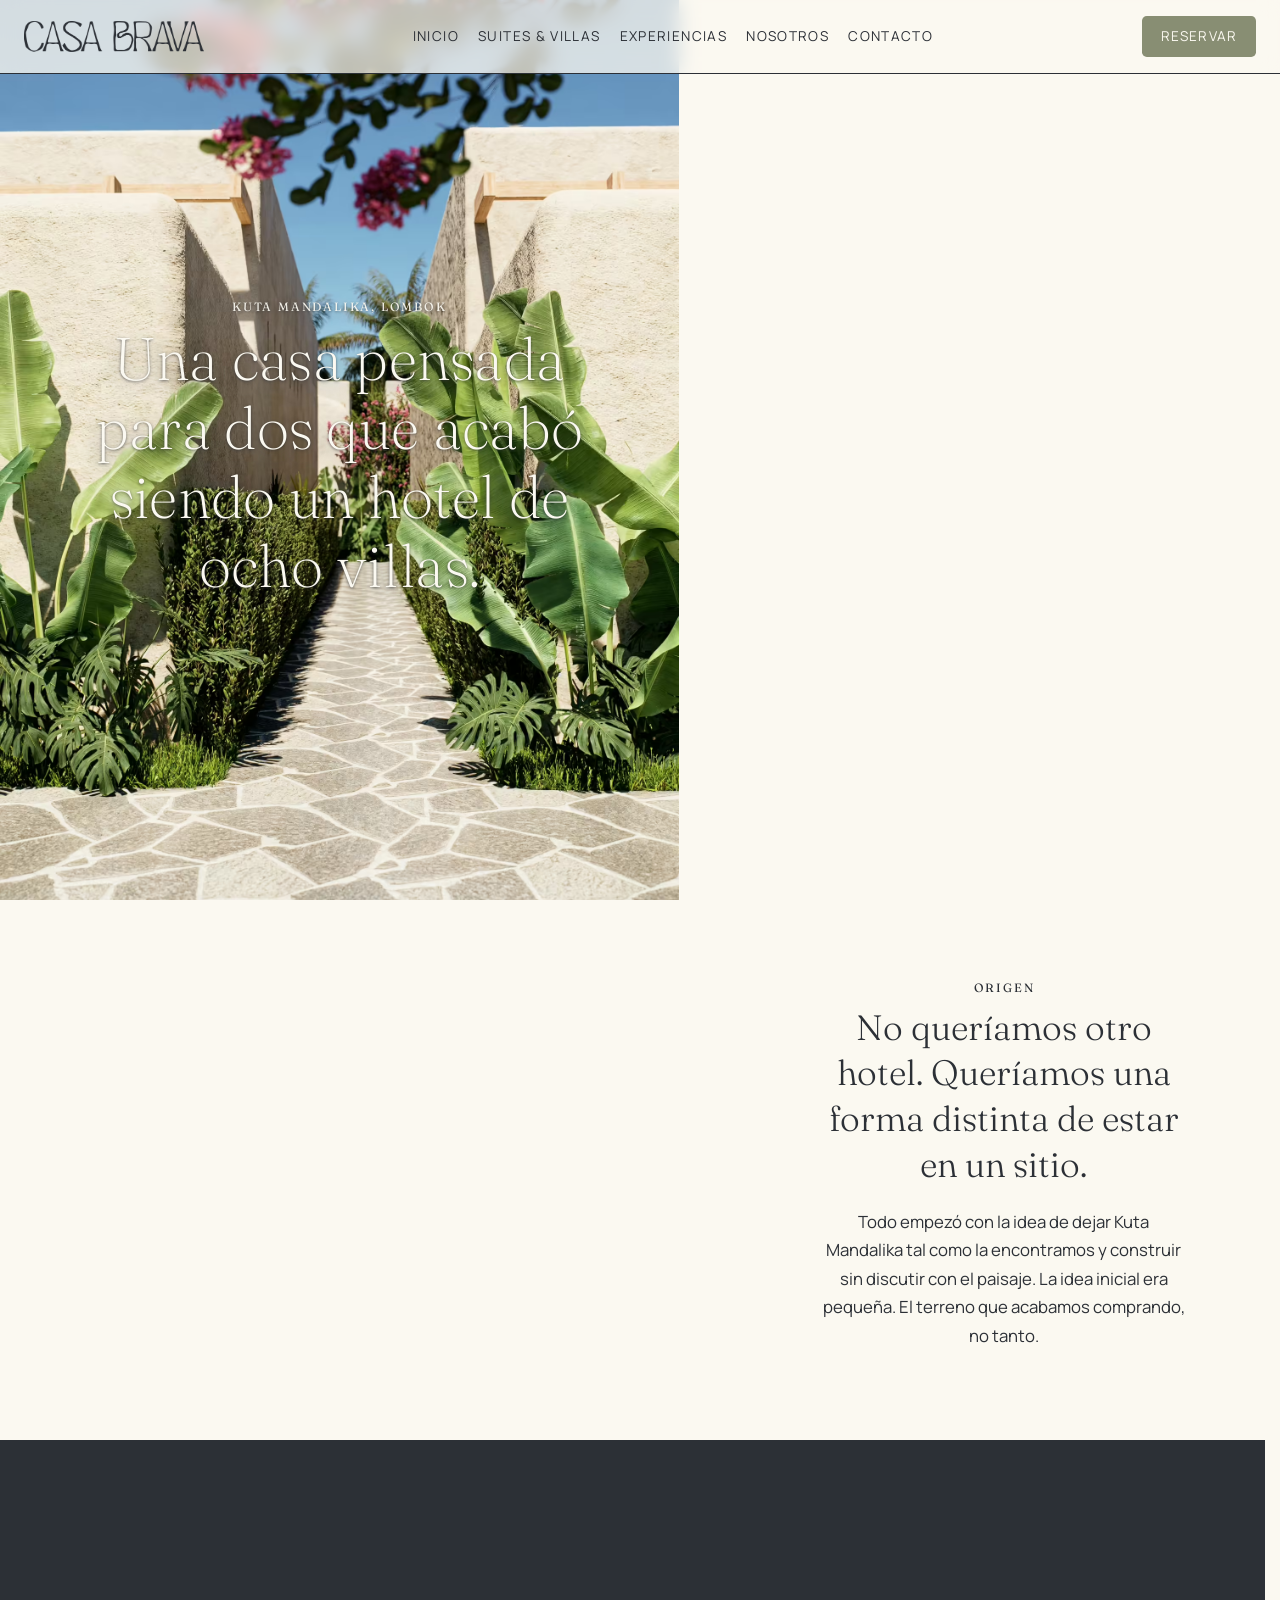
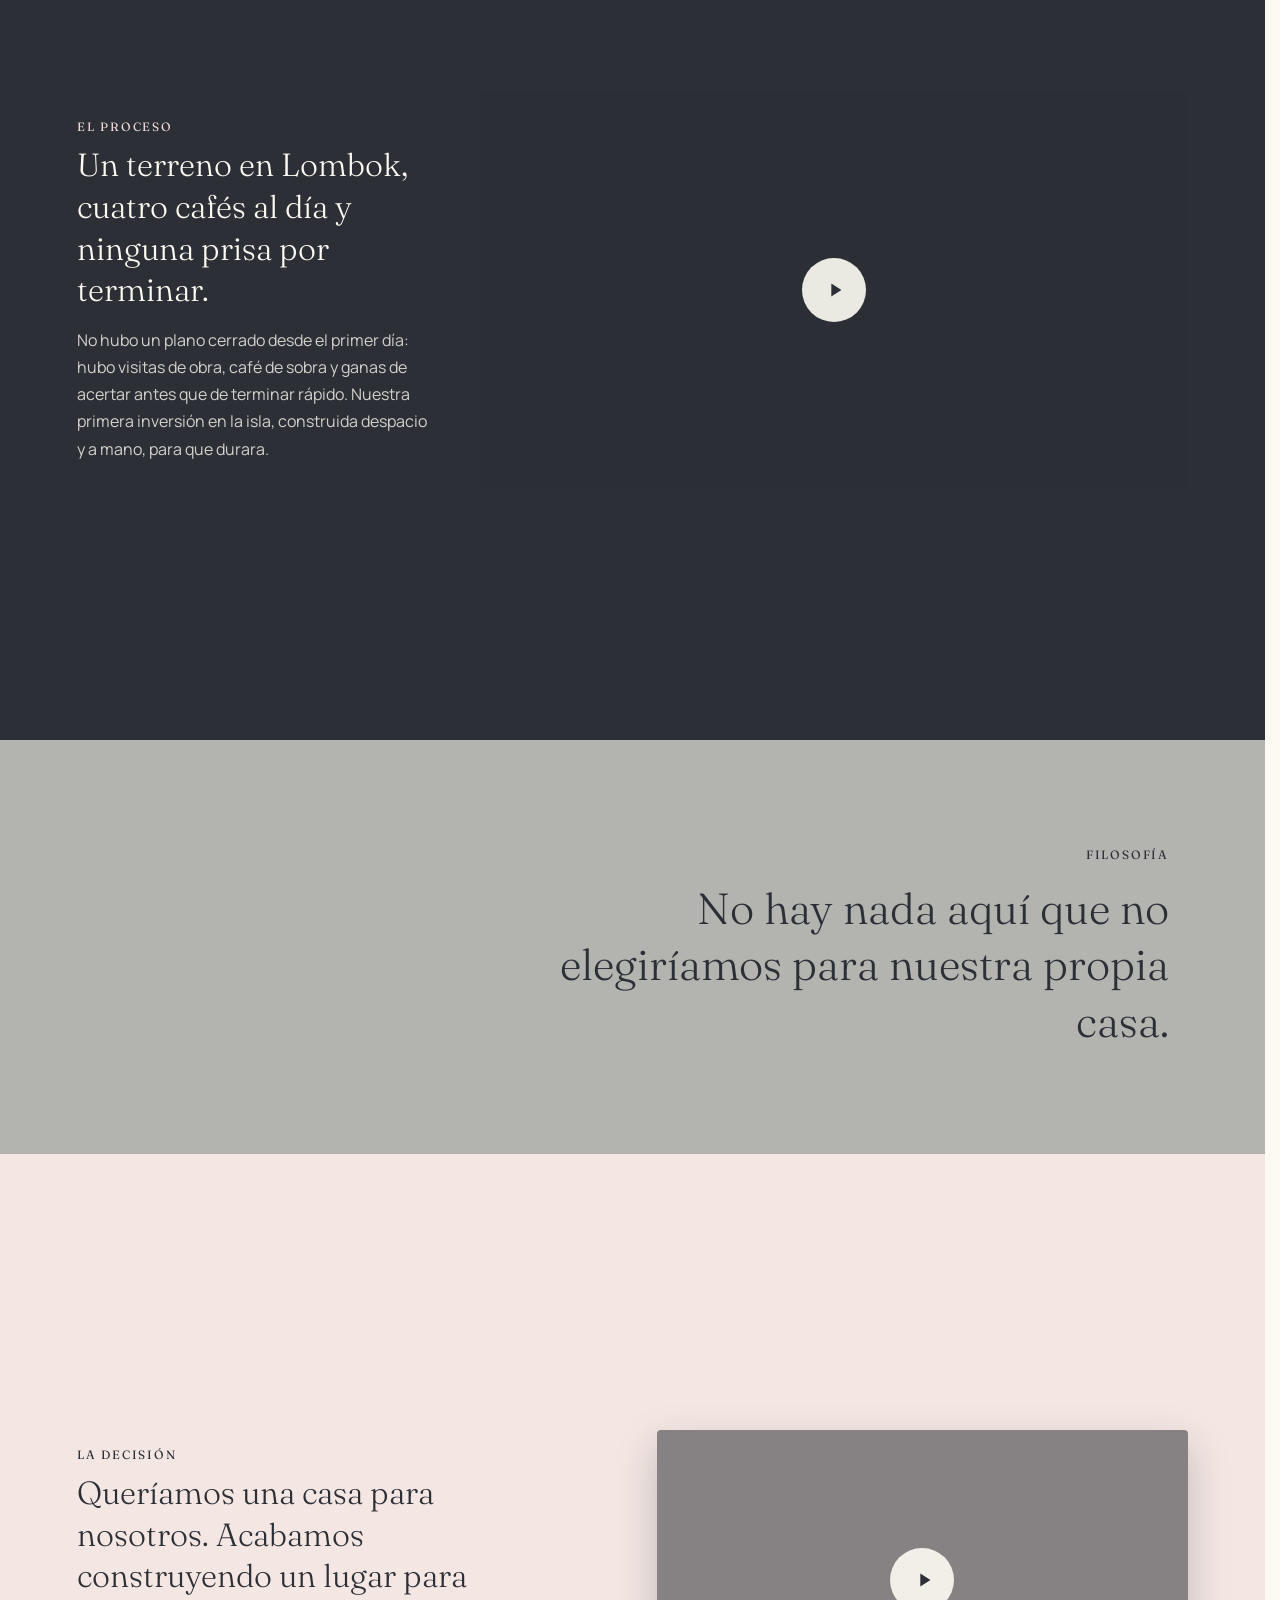
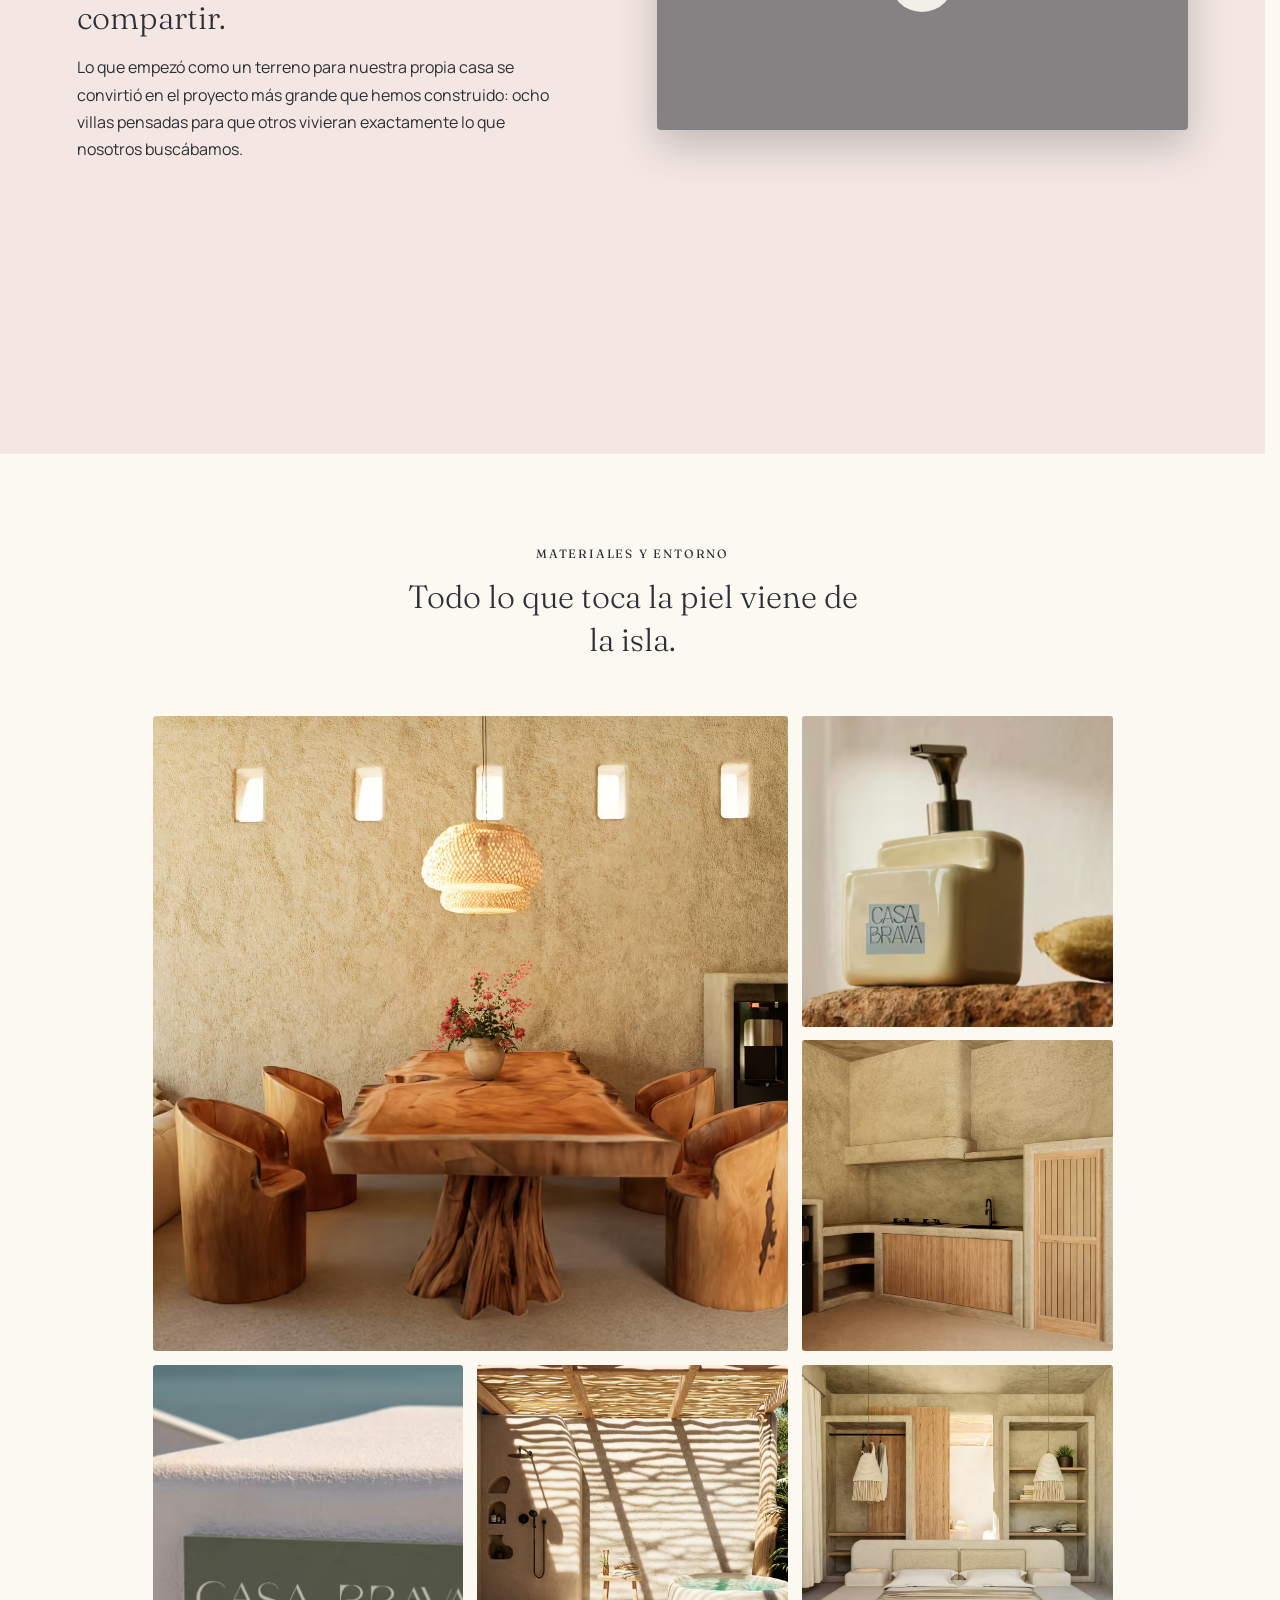
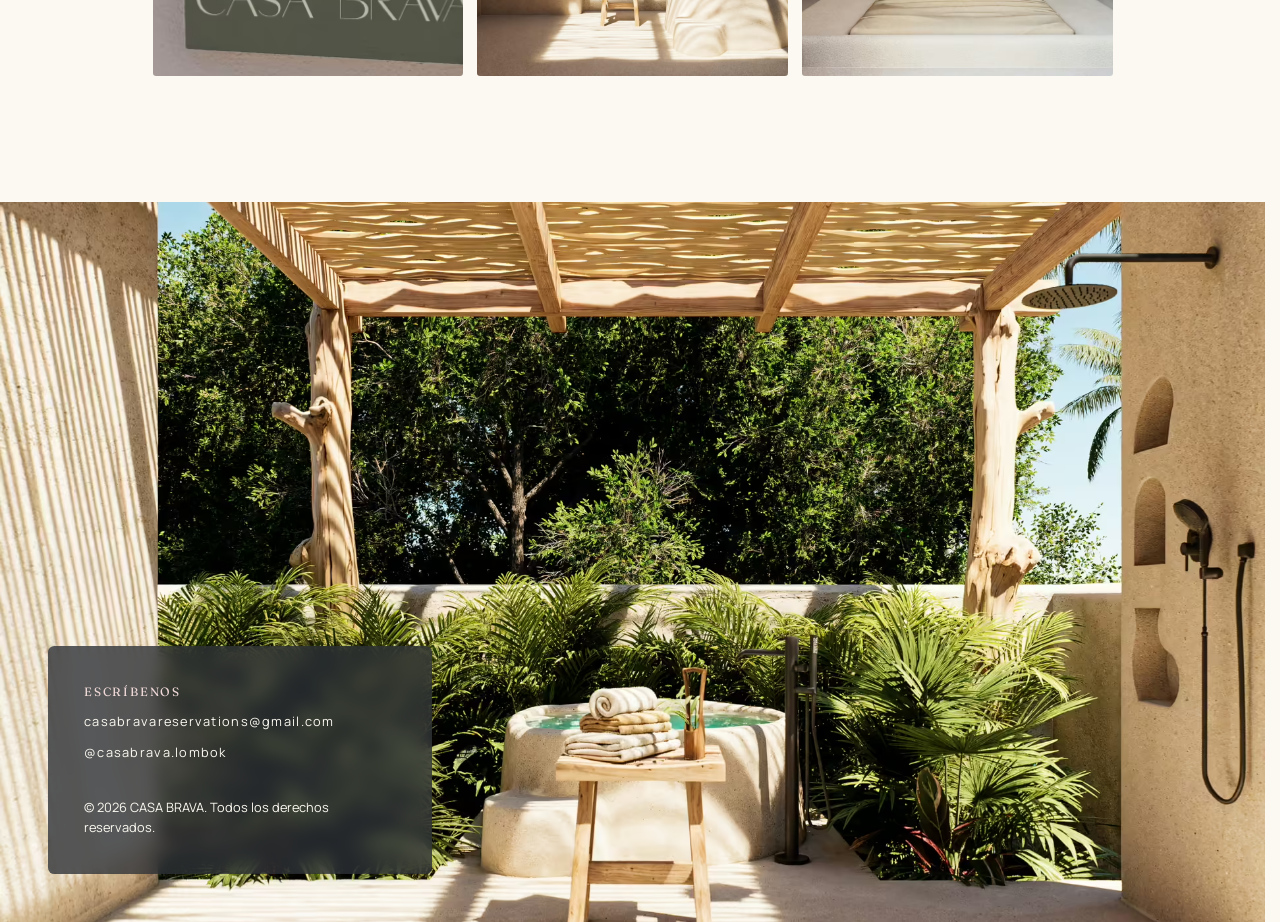
==== html/about.html @ 8124276b "Initial commit" ====
<!DOCTYPE html>
<html lang="es">
<head>
    <meta charset="UTF-8">
    <meta name="viewport" content="width=device-width, initial-scale=1.0">
    <meta name="description" content="La historia de Casa Brava: de una casa pensada para dos a un hotel boutique de ocho villas en Kuta Mandalika, Lombok. Arquitectura, materiales y el proceso real de construirlo.">
    <meta name="robots" content="index,follow">
    <title>About | Casa Brava Boutique Hotel</title>

    <link rel="icon" type="image/svg+xml" href="../assets/icons/ISOTYPE/ISOTYPE.svg">

    <link rel="canonical" href="https://hellobymarta.github.io/casa-brava/html/about.html">
    <meta property="og:type" content="website">
    <meta property="og:title" content="About | Casa Brava Boutique Hotel">
    <meta property="og:description" content="La historia de Casa Brava: de una casa pensada para dos a un hotel boutique de ocho villas en Kuta Mandalika, Lombok.">
    <meta property="og:image" content="https://hellobymarta.github.io/casa-brava/assets/images/shared/carousel/CASABRAVA10.jpg">
    <meta property="og:url" content="https://hellobymarta.github.io/casa-brava/html/about.html">

    <link rel="preconnect" href="https://fonts.googleapis.com">
    <link rel="preconnect" href="https://fonts.gstatic.com" crossorigin>
    <link href="https://fonts.googleapis.com/css2?family=Manrope:wght@200..800&family=Fraunces:opsz,wght@9..144,300..500&display=swap" rel="stylesheet">

    <link rel="stylesheet" href="../css/base.css">
    <link rel="stylesheet" href="../css/about.css">
    <script src="../js/main.js" defer></script>
    <script src="../js/about.js" defer></script>
</head>
<body>
    <!-- SVG Symbol reutilizable -->
    <svg class="u-hidden" aria-hidden="true">
        <symbol id="icon-hamburger" viewBox="0 0 24 24" fill="none" stroke="currentColor" stroke-width="1" stroke-linecap="round" stroke-linejoin="round">
            <path d="M13 8c0-2.76-2.46-5-5.5-5S2 5.24 2 8h2l1-1 1 1h4"/>
            <path d="M13 7.14A5.82 5.82 0 0 1 16.5 6c3.04 0 5.5 2.24 5.5 5h-3l-1-1-1 1h-3"/>
            <path d="M5.89 9.71c-2.15 2.15-2.3 5.47-.35 7.43l4.24-4.25.7-.7.71-.71 2.12-2.12c-1.95-1.96-5.27-1.8-7.42.35"/>
            <path d="M11 15.5c.5 2.5-.17 4.5-1 6.5h4c2-5.5-.5-12-1-14"/>
        </symbol>
        <symbol id="icon-play" viewBox="0 0 24 24" fill="currentColor">
            <path d="M8 5v14l11-7z"/>
        </symbol>
    </svg>

    <!-- Overlay menú móvil -->
    <div class="MenuOverlay" aria-hidden="true"></div>

    <header class="Header">
        <a href="../index.html" class="Header-logoLink" aria-label="Ir al inicio" title="Casa Brava - Inicio">
            <img src="../assets/icons/LOGO/LOGO-BLACK/LOGO-H1_BLACK.png" alt="Casa Brava Boutique Hotel logo" class="Header-logoImg" width="180" height="60">
        </a>

        <nav class="Header-nav" id="Main-menu" aria-label="Navegación principal">
            <ul class="Header-ul">
                <li class="Header-li"><a href="../index.html" class="Header-a" title="Inicio">Inicio</a></li>
                <li class="Header-li"><a href="villas-suites.html" class="Header-a" title="Suites y villas">Suites &amp; Villas</a></li>
                <li class="Header-li"><a href="experiences.html" class="Header-a" title="Experiencias">Experiencias</a></li>
                <li class="Header-li"><a href="about.html" class="Header-a" title="Sobre Casa Brava" aria-current="page">Nosotros</a></li>
                <li class="Header-li"><a href="contact.html" class="Header-a" title="Contacto">Contacto</a></li>
            </ul>
        </nav>

        <button class="Header-hamburger" aria-label="Abrir menú de navegación" aria-controls="Main-menu" aria-expanded="false" title="Menú">
            <svg class="Header-icon" width="24" height="24">
                <use href="#icon-hamburger"></use>
            </svg>
        </button>

        <div class="Header-booking">
            <a href="villas-suites.html" class="Button-book" title="Reservar">Reservar</a>
        </div>
    </header>

    <main class="Main">
        <!-- HERO + ORIGEN: composición partida en dos columnas (ver about.css).
             Ambas columnas usan el mismo alto de *-stickyWrap (220vh) para que
             queden centradas/fijas durante el mismo tramo de scroll sin depender
             de que el navegador infiera el alto de una columna a partir de la otra. -->
        <div class="HeroTransition">

            <div class="AboutHero-stickyWrap">
                <section class="AboutHero" aria-labelledby="about-title">
                    <picture>
                        <source srcset="../assets/images/shared/CASABRAVA10.avif" type="image/avif">
                        <source srcset="../assets/images/shared/CASABRAVA10.webp" type="image/webp">
                        <img src="../assets/images/shared/carousel/CASABRAVA10.jpg" alt="Pasillo de piedra entre villas de Casa Brava, con buganvilla y vegetación tropical" class="AboutHero-img" width="1600" height="2133" fetchpriority="high">
                    </picture>
                    <h1 class="u-srOnly" id="about-title">Sobre Casa Brava</h1>
                    <p class="AboutHero-line">
                        <span class="AboutHero-eyebrow">Kuta Mandalika, Lombok</span>
                        Una casa pensada para dos que acabó siendo un hotel de ocho villas.
                    </p>
                </section>
            </div>

            <!-- ORIGEN: columna de texto junto al Hero. .Origin-stickyWrap aporta
                 el recorrido de scroll extra necesario para que Origin (sticky)
                 quede centrado antes de que El proceso lo cubra al subir. -->
            <div class="Origin-stickyWrap">
                <section class="Origin">
                    <span class="Origin-eyebrow">Origen</span>
                    <h2 class="Origin-title">No queríamos otro hotel. Queríamos una forma distinta de estar en un sitio.</h2>
                    <p class="Origin-text">Todo empezó con la idea de dejar Kuta Mandalika tal como la encontramos y construir sin discutir con el paisaje. La idea inicial era pequeña. El terreno que acabamos comprando, no tanto.</p>
                </section>
            </div>
        </div>

        <!-- VÍDEO 1: único bloque de fondo oscuro de la página. El iframe de
             YouTube no se carga hasta pulsar reproducir (mejora de rendimiento). -->
        <section class="VideoFeature" aria-labelledby="video-title">
            <div class="VideoFeature-intro">
                <span class="VideoFeature-eyebrow">El proceso</span>
                <h2 class="VideoFeature-title" id="video-title">Un terreno en Lombok, cuatro cafés al día y ninguna prisa por terminar.</h2>
                <p class="VideoFeature-text">No hubo un plano cerrado desde el primer día: hubo visitas de obra, café de sobra y ganas de acertar antes que de terminar rápido. Nuestra primera inversión en la isla, construida despacio y a mano, para que durara.</p>
            </div>
            <div class="VideoFeature-media">
                <button type="button" class="VideoFeature-facade" data-video-id="oRRTdNwIDd0" data-video-title="Construimos nuestra primera casa en Indonesia — Felip Vives y Alba Perarnau" aria-label="Reproducir vídeo: Construimos nuestra primera casa en Indonesia">
                    <span class="VideoFeature-play">
                        <svg class="VideoFeature-icon" width="22" height="22" aria-hidden="true">
                            <use href="#icon-play"></use>
                        </svg>
                    </span>
                </button>
            </div>
        </section>

        <!-- FILOSOFÍA -->
        <section class="Philosophy">
            <span class="Philosophy-mark" aria-hidden="true">&ldquo;</span>
            <span class="Philosophy-eyebrow">Filosofía</span>
            <h2 class="Philosophy-quote">No hay nada aquí que no elegiríamos para nuestra propia casa.</h2>
        </section>

        <!-- VÍDEO 2: variante compacta del mismo componente (modificador --compact) -->
        <section class="VideoFeature VideoFeature--compact" aria-labelledby="video2-title">
            <div class="VideoFeature-intro">
                <span class="VideoFeature-eyebrow">La decisión</span>
                <h2 class="VideoFeature-title" id="video2-title">Queríamos una casa para nosotros. Acabamos construyendo un lugar para compartir.</h2>
                <p class="VideoFeature-text">Lo que empezó como un terreno para nuestra propia casa se convirtió en el proyecto más grande que hemos construido: ocho villas pensadas para que otros vivieran exactamente lo que nosotros buscábamos.</p>
            </div>
            <div class="VideoFeature-media">
                <button type="button" class="VideoFeature-facade" data-video-id="pZU3TxyxKEc" data-video-title="Nunca pensamos que acabaríamos montando ESTO en Indonesia — Felip Vives y Alba Perarnau" aria-label="Reproducir vídeo: Nunca pensamos que acabaríamos montando ESTO en Indonesia">
                    <span class="VideoFeature-play">
                        <svg class="VideoFeature-icon" width="22" height="22" aria-hidden="true">
                            <use href="#icon-play"></use>
                        </svg>
                    </span>
                </button>
            </div>
        </section>

        <!-- MATERIALES Y ENTORNO: mosaico de seis fotos con una pieza ancla en 2×2
             (.Craft-mosaicTile--anchor); el resto se acomoda con grid-auto-flow:
             dense (ver about.css y js/about.js). -->
        <section class="Craft" aria-label="Materiales y artesanía de Casa Brava">
            <span class="Craft-eyebrow">Materiales y entorno</span>
            <h2 class="Craft-title">Todo lo que toca la piel viene de la isla.</h2>
            <div class="Craft-mosaic">
                <figure class="Craft-mosaicTile Craft-mosaicTile--anchor">
                    <picture>
                        <source srcset="../assets/images/shared/CASABRAVA15.avif" type="image/avif">
                        <source srcset="../assets/images/shared/CASABRAVA15.webp" type="image/webp">
                        <img src="../assets/images/shared/carousel/CASABRAVA15.jpg" alt="Mesa de comedor de tronco de teca maciza con sillas talladas y lámpara de fibra tejida, en el salón de una villa Casa Brava" class="Craft-mosaicImg" loading="lazy" width="1699" height="1256">
                    </picture>
                </figure>
                <figure class="Craft-mosaicTile">
                    <picture>
                        <source srcset="../assets/images/about/CasaBrava-Soap.avif" type="image/avif">
                        <source srcset="../assets/images/about/CasaBrava-Soap.webp" type="image/webp">
                        <img src="../assets/images/about/CasaBrava-Soap.jpg" alt="Dispensador de jabón de cerámica Casa Brava sobre piedra volcánica, junto a una esponja natural" class="Craft-mosaicImg Craft-mosaicImg--soap" loading="lazy" width="999" height="1120">
                    </picture>
                </figure>
                <figure class="Craft-mosaicTile">
                    <picture>
                        <source srcset="../assets/images/shared/CASABRAVA12.avif" type="image/avif">
                        <source srcset="../assets/images/shared/CASABRAVA12.webp" type="image/webp">
                        <img src="../assets/images/shared/carousel/CASABRAVA12.jpg" alt="Cocina abierta con encimera de piedra, mueble de madera maciza y campana de obra en una villa Casa Brava" class="Craft-mosaicImg" loading="lazy" width="1300" height="975">
                    </picture>
                </figure>
                <figure class="Craft-mosaicTile">
                    <picture>
                        <source srcset="../assets/images/shared/CasaBrava-BrandSignage.avif" type="image/avif">
                        <source srcset="../assets/images/shared/CasaBrava-BrandSignage.webp" type="image/webp">
                        <img src="../assets/images/shared/CasaBrava-BrandSignage.jpg" alt="Cartel &quot;Casa Brava&quot; tallado en madera sobre una pared encalada" class="Craft-mosaicImg" loading="lazy" width="1200" height="623">
                    </picture>
                </figure>
                <figure class="Craft-mosaicTile">
                    <picture>
                        <source srcset="../assets/images/shared/CASABRAVA20.avif" type="image/avif">
                        <source srcset="../assets/images/shared/CASABRAVA20.webp" type="image/webp">
                        <img src="../assets/images/shared/carousel/CASABRAVA20.jpg" alt="Rincón de amenities junto al plato de ducha exterior de piedra, entre palmeras y luz filtrada por una pérgola de bambú" class="Craft-mosaicImg" loading="lazy" width="1300" height="975">
                    </picture>
                </figure>
                <figure class="Craft-mosaicTile">
                    <picture>
                        <source srcset="../assets/images/shared/CASABRAVA19.avif" type="image/avif">
                        <source srcset="../assets/images/shared/CASABRAVA19.webp" type="image/webp">
                        <img src="../assets/images/shared/carousel/CASABRAVA19.jpg" alt="Vestidor abierto en madera maciza con toallas dobladas y una bata colgada" class="Craft-mosaicImg" loading="lazy" width="1300" height="975">
                    </picture>
                </figure>
            </div>
        </section>
    </main>

    <!-- FOOTER: variante Footer--corner (solo en esta página). La foto de fondo es
         clara en toda su superficie, así que el bloque de contacto se posiciona en
         una esquina con panel propio en vez de depender del degradado compartido
         de base.css. <source> con media query solo para escritorio: en ese ancho,
         la imagen vertical (CASABRAVA24) recortaría demasiado con object-fit:cover,
         así que se sirve la variante horizontal (CASABRAVA25, mismo encuadre/atrezzo)
         únicamente a partir de 900px; móvil y tablet siguen usando la imagen original. -->
    <footer class="Footer Footer--corner">
        <picture>
            <source media="(min-width: 900px)" srcset="../assets/images/shared/CASABRAVA25.avif" type="image/avif">
            <source media="(min-width: 900px)" srcset="../assets/images/shared/CASABRAVA25.webp" type="image/webp">
            <source srcset="../assets/images/shared/CASABRAVA24.avif" type="image/avif">
            <source srcset="../assets/images/shared/CASABRAVA24.webp" type="image/webp">
            <img src="../assets/images/shared/carousel/CASABRAVA24.jpg" alt="Taburete de madera con toallas de lino dobladas junto a una bañera exterior, bajo una pérgola con luz de tarde entrando en rayas" class="Footer-img Footer-img--towel" width="1600" height="2133" loading="lazy">
        </picture>
        <div class="Footer-wrapper">
            <div class="Footer-primary">
                <span class="Footer-eyebrow">Escríbenos</span>
                <ul class="Footer-ul">
                    <li><a href="mailto:casabravareservations@gmail.com" class="Footer-link">casabravareservations@gmail.com</a></li>
                    <li><a href="https://www.instagram.com/casabrava.lombok/" class="Footer-link" target="_blank" rel="noopener noreferrer">@casabrava.lombok</a></li>
                </ul>
            </div>
            <div class="Footer-secondary">
                <p class="Footer-copy">&copy; 2026 CASA BRAVA. Todos los derechos reservados.</p>
            </div>
        </div>
    </footer>
</body>
</html>
---- css/base.css ----
/* ========================================================
   Proyecto Casa Brava
   Este archivo ha sido desarrollado por la autora
   (Marta Alarcón Rodríguez).
   Se ha utilizado Inteligencia Artificial (ChatGPT y Claude)
   como apoyo para:
   - organización del CSS
   - optimización del código
   - revisión responsive
   - mejoras de accesibilidad
   - propuestas de refactorización
   Todas las decisiones finales y modificaciones fueron
   revisadas e implementadas manualmente. Ver detalle completo
   en la Memoria del proyecto, apartado "Uso de Inteligencia
   Artificial".
======================================================== */

/* ==========================================================
   BASE
   Tokens compartidos, reset, utilidades y componentes comunes
   (Header, Footer, botón de reserva, menú móvil).
   Se carga en TODAS las páginas, antes del CSS específico.
========================================================== */

:root {
  /* Paleta cromática oficial (Brand Guideline Casa Brava, sección 02) */
  --color-text: #2c3036; /* Marino oscuro — texto principal */
  --color-bg: #fbf9f1; /* Blanco roto — fondo */
  --color-lg: #efd9d8; /* Rosa — fondo secundario (marquee) */
  --color-brand: #888e73; /* Verde — color de marca, CTAs primarios */
  --color-accent: #2c3036; /* Acento oscuro (mismo marino): hover, enlaces, detalles */

  /* Sunmora (tipografía de marca) requiere licencia webfont de pago:
     https://www.myfonts.com/es/collections/the-sunmora-font-ardyanatypes
     Mientras no se compre esa licencia, usamos Fraunces (Google Fonts,
     gratuita) como sustituta visual: serif con contraste de trazo y
     carácter orgánico, en la misma familia de sensación que Sunmora.
     Spectral se reserva como variante puntual solo para la Marquee de
     Home (.Marquee-span, ver home.css); el resto del sitio usa Fraunces. */
  --font-title: "Fraunces", serif;
  --font-main: "Manrope", sans-serif;

  /* Escala de duraciones: token por cada valor usado en transition/animation
     de todo el proyecto. Al tokenizar TODAS las duraciones (nunca un valor
     suelto en la regla), prefers-reduced-motion puede anularlas todas a la
     vez reasignando estas variables en :root, sin necesidad de !important
     ni de aumentar la especificidad de ningún selector (ver más abajo). */
  --duration-200: 0.2s;
  --duration-300: 0.3s;
  --duration-350: 0.35s;
  --duration-380: 0.38s;
  --duration-400: 0.4s;
  --duration-450: 0.45s;
  --duration-500: 0.5s;
  --duration-600: 0.6s;
  --duration-2800: 2.8s;
  --duration-6000: 6s;
  --duration-16000: 16s;
  --duration-20000: 20s;
  --duration-36000: 36s;

  /* Escala de capas, de menor a mayor: el overlay que oscurece el fondo
     mientras el menú móvil está abierto vive DEBAJO del Header (el propio
     .Header ya crea su contexto de apilamiento al llevar z-index, así que
     todo lo que hay dentro —incluido .Header-nav— queda atrapado en ese
     contexto y nunca puede "escapar" para ganarle a un elemento fuera de
     él solo subiendo su propio z-index). --z-modal queda por encima de
     todo: el lightbox de Preview (Home) debe cubrir incluso el Header. */
  --z-menuOverlay: 10;
  --z-header: 20;
  --z-modal: 30;
}

/* ==========================================================
   RESET
========================================================== */
*, *::before, *::after {
  margin: 0;
  padding: 0;
  box-sizing: border-box;
}

html {
  scroll-behavior: smooth;
  /* Reserva el hueco de la scrollbar aunque no haya scrollbar visible: sin
     esto, bloquear el scroll (position:fixed en body.no-scroll) hace
     desaparecer la barra y el contenido se ensancha ~15-17px, provocando un
     salto horizontal al abrir/cerrar el Lightbox o el menú móvil. */
  scrollbar-gutter: stable;
}

body {
  font-family: var(--font-main);
  background-color: var(--color-bg);
  color: var(--color-text);
  line-height: 1.6;
  overflow-x: hidden;
  -webkit-font-smoothing: antialiased;
}

img, iframe, picture {
  max-width: 100%;
  display: block;
}

a {
  color: inherit;
  text-decoration: none;
}

ul {
  list-style: none;
}

button {
  font-family: inherit;
  background: none;
  border: none;
  cursor: pointer;
}

/* ==========================================================
   UTILIDADES
========================================================== */

/* Oculta visualmente pero mantiene el contenido accesible para lectores de pantalla */
.u-srOnly {
  position: absolute;
  width: 1px;
  height: 1px;
  padding: 0;
  margin: -1px;
  overflow: hidden;
  clip: rect(0, 0, 0, 0);
  white-space: nowrap;
  border: 0;
}

/* Oculta por completo (usada en el sprite de símbolos SVG de cada página) */
.u-hidden {
  display: none;
}

/* Bloquea el scroll del body cuando el menú móvil está abierto */
body.no-scroll {
  overflow: hidden;
  position: fixed;
  width: 100%;
}

/* Foco visible accesible en toda la web (WCAG 2.2 AA, 2.4.11) */
a:focus-visible,
button:focus-visible {
  outline: 2px solid var(--color-accent);
  outline-offset: 2px;
}

/* ==========================================================
   HEADER (compartido en todas las páginas)
========================================================== */
.Header {
  position: fixed;
  top: 0;
  left: 0;
  width: 100%;
  z-index: var(--z-header);

  display: flex;
  justify-content: space-between;
  align-items: center;

  padding: 1rem 1.5rem;

  background: rgba(251, 249, 241, 0.75);
  backdrop-filter: blur(10px);
  -webkit-backdrop-filter: blur(10px);
  border-bottom: .9px solid var(--color-accent);
}

.Header-logoLink {
  width: 11.25rem;
  display: block;
}

.Header-logoImg {
  width: 100%;
  height: auto;
}

.Header-nav,
.Header-ul {
  display: flex;
  align-items: center;
  gap: 1.2rem;
}

.Header-li {
  display: flex;
  align-items: center;
}

.Header-a {
  font-size: 0.85rem;
  letter-spacing: 0.1em;
  text-transform: uppercase;
  position: relative;
  padding: 0.4rem 0;
  transition: color var(--duration-300) ease;
}

.Header-a:hover,
.Header-a:focus-visible {
  color: var(--color-accent);
}

.Header-a::after {
  content: "";
  position: absolute;
  left: 0;
  bottom: -0.125rem;
  width: 0;
  height: 1px;
  background: var(--color-accent);
  transition: width var(--duration-380) cubic-bezier(0.25, 1, 0.5, 1);
}

.Header-a:hover::after {
  width: 100%;
}

.Header-hamburger {
  display: none; /* visible solo en breakpoint móvil, ver media query abajo */
  align-items: center;
  justify-content: center;
  /* Padding alrededor del icono para alcanzar el área táctil mínima de 44x44px (WCAG 2.2, 2.5.8) */
  padding: 0.625rem;
  z-index: 11;
}

.Header-icon {
  width: 1.5rem;
  height: 1.5rem;
  color: var(--color-accent);
}

/* Botón de reserva (mismo componente, un único nombre de clase en todo el sitio) */
.Button-book {
  display: inline-block;
  background-color: var(--color-brand);
  color: var(--color-bg);

  padding: 0.6rem 1.2rem;
  font-size: 0.85em;
  text-transform: uppercase;
  letter-spacing: 0.08em;
  border-radius: 0.3rem;
  transition: background-color var(--duration-300) ease, transform var(--duration-300) ease;
}

.Button-book:hover,
.Button-book:focus-visible {
  background-color: var(--color-accent);
  transform: translateY(-1px);
}

/* ==========================================================
   MENÚ MÓVIL (overlay + panel deslizante)
   .Header crea su propio contexto de apilamiento (tiene z-index), así que
   .Header-nav queda atrapado dentro de él: su z-index solo compite contra
   sus hermanos locales (.Header-hamburger), nunca directamente contra
   .MenuOverlay, que vive fuera de .Header. Por eso --z-header debe ser
   mayor que --z-menuOverlay: así todo el bloque .Header —panel incluido—
   gana siempre al overlay sin depender del z-index interno de .Header-nav.
========================================================== */
.MenuOverlay {
  position: fixed;
  inset: 0;
  background: rgba(44, 48, 54, 0.6);
  backdrop-filter: blur(6px);

  opacity: 0;
  pointer-events: none;

  transition: opacity var(--duration-300) ease;
  z-index: var(--z-menuOverlay);
}

.MenuOverlay.is-active {
  opacity: 1;
  pointer-events: auto;
}

@media (max-width: 992px) {
  /* Logo, padding y botón de reserva más compactos: con los tres
     elementos (logo + hamburguesa + Reservar) en una sola fila,
     los valores de escritorio no caben en un viewport móvil y el
     header queda apretado. */
  .Header {
    padding: 0.75rem 1.25rem;
    gap: 0.75rem;
  }

  .Header-logoLink {
    width: 8.5rem;
    flex-shrink: 0;
  }

  .Header-hamburger {
    display: flex;
  }

  .Header-nav {
    position: fixed;
    top: 0;
    right: 0;

    width: 80%;
    height: 100vh;

    transform: translateX(100%);
    transition: transform var(--duration-400) ease;

    background: var(--color-bg);
    flex-direction: column;
    justify-content: center;
    padding: 2rem;
    /* Local: solo necesita superar a .Header-hamburger (11) dentro del
       contexto de apilamiento de .Header, no al overlay global. */
    z-index: 12;
  }

  .Header-nav.is-open {
    transform: translateX(0);
  }

  .Header-ul {
    flex-direction: column;
  }

  .Button-book {
    padding: 0.5rem 0.8rem;
    font-size: 0.75rem;
  }
}

@media (max-width: 400px) {
  /* Móviles pequeños (iPhone SE y similares): un último ajuste para
     que logo + hamburguesa + Reservar sigan sin tocarse. */
  .Header {
    padding: 0.65rem 1rem;
  }

  .Header-logoLink {
    width: 7rem;
  }

  .Header-hamburger {
    padding: 0.5rem;
  }

  .Button-book {
    padding: 0.45rem 0.7rem;
    font-size: 0.7rem;
  }
}

/* ==========================================================
   FOOTER (compartido en todas las páginas)
========================================================== */
.Footer {
  position: relative;
  min-height: 65vh;

  display: flex;
  flex-direction: column;
  align-items: center;
  justify-content: center;

  overflow: hidden;
}

.Footer-img {
  position: absolute;
  inset: 0;
  width: 100%;
  height: 100%;
  object-fit: cover;
}

/* Cada página cierra con una fotografía real y propia (ver comentario en
   cada HTML): el degradado garantiza contraste WCAG AA para el texto claro
   sobre cualquier foto, sin depender de que la imagen sea oscura de por sí. */
.Footer::before {
  content: "";
  position: absolute;
  inset: 0;
  /* Stops subidos de 0.2/0.6 a 0.35/0.72: el contenido del Footer va
     centrado verticalmente (.Footer-wrapper, justify-content:center), no
     anclado abajo, así que el copyright puede caer sobre la franja media
     de la foto — la zona menos oscurecida del degradado anterior. Con
     fotos cálidas/claras ese punto bajaba de 4.5:1. El degradado más denso
     mantiene el contraste mínimo AA en cualquier punto vertical del
     Footer, en las 5 páginas que comparten este componente. */
  background: linear-gradient(rgba(44, 48, 54, 0.35), rgba(44, 48, 54, 0.72));
}

.Footer-wrapper {
  position: relative;
  z-index: 2;
  text-align: center;
  color: var(--color-bg);

  display: flex;
  flex-direction: column;
  gap: 6rem;
}

.Footer-link {
  font-size: .8rem;
  letter-spacing: .1em;
}

.Footer-copy {
  font-size: .8rem;
}

/* ==========================================================
   PREFERENCIAS DE ACCESIBILIDAD DEL SISTEMA
   Sin !important: cada transition/animation del proyecto usa un
   token var(--duration-*) (nunca un valor suelto), así que basta
   con reasignar esos tokens en :root para anular el movimiento en
   cascada. scroll-behavior se resuelve igual: misma especificidad
   que el reset (html, 0-0-1) pero declarada después, por lo que
   gana por orden de cascada sin necesidad de forzar nada.
========================================================== */
@media (prefers-reduced-motion: reduce) {
  :root {
    --duration-200: 0.001ms;
    --duration-300: 0.001ms;
    --duration-350: 0.001ms;
    --duration-380: 0.001ms;
    --duration-400: 0.001ms;
    --duration-450: 0.001ms;
    --duration-500: 0.001ms;
    --duration-600: 0.001ms;
    --duration-2800: 0.001ms;
    --duration-6000: 0.001ms;
    --duration-16000: 0.001ms;
    --duration-20000: 0.001ms;
    --duration-36000: 0.001ms;
  }

  html {
    scroll-behavior: auto;
  }
}
---- css/about.css ----
/* ==========================================================
   ABOUT — Estilos específicos de html/about.html
   Tokens, reset, Header, Footer y menú móvil viven en base.css.
========================================================== */

:root {
  /* Paleta secundaria de About: piedra, arena, verde muy diluido y un
     cuarto tono cálido (blush), derivados al 100% de los 4 colores
     oficiales del Brand Book vía color-mix() — cero hex nuevo. Home usa
     los 4 tonos saturados tal cual; About los diluye para tener una
     atmósfera propia sin salirse de la paleta aprobada. */
  --about-stone: color-mix(in srgb, var(--color-text) 35%, var(--color-bg) 65%);
  --about-blush: color-mix(in srgb, var(--color-lg) 55%, var(--color-bg) 45%);
}

/* Etiqueta pequeña compartida por todos los capítulos de texto (mismo
   patrón que .Feature-subtitle en Home, adaptado a esta página).
   Footer-eyebrow se suma aquí (no en base.css): el Footer compartido no
   lleva eyebrow en ninguna otra página, esto es solo para que el panel
   de cierre de About abra igual que el resto de bloques de la página en
   vez de arrancar directo en los enlaces. */
.Origin-eyebrow,
.VideoFeature-eyebrow,
.Philosophy-eyebrow,
.Craft-eyebrow,
.Footer-eyebrow {
  display: block;
  text-transform: uppercase;
  letter-spacing: 0.15em;
  font-size: 0.75rem;
  font-family: var(--font-title);
  color: var(--color-accent);
}

/* ==========================================================
   HERO + ORIGEN — composición partida en dos columnas. Cada columna vive
   dentro de su propio wrapper alto (.AboutHero-stickyWrap y .Origin-stickyWrap),
   y el elemento que engancha (.AboutHero, .Origin) es un sticky dentro de su
   respectivo wrapper, no directamente hijo del grid.

   grid-template-rows fija la fila en 220vh, el mismo valor contra el que
   "El proceso" mide su -60vh de solape. Cada wrapper declara un alto propio
   mayor que el de la fila, para que .AboutHero y .Origin puedan quedarse
   enganchados durante todo el tramo de scroll que dura la subida de El
   proceso.

   Al hacer scroll, position:sticky (top:50% + transform:translateY(-50%)
   en .Origin) engancha el bloque en el centro exacto del viewport en
   cuanto lo alcanza y lo mantiene; "El proceso" (.VideoFeature) usa un
   margin-top negativo para empezar a aparecer por debajo durante ese mismo
   tramo: al ser una sección posterior en el HTML, se dibuja por encima de
   Origen allí donde se solapan, cubriéndola de forma progresiva hasta
   sustituirla del todo. */
.HeroTransition {
  position: relative;
  display: grid;
  grid-template-columns: 1.3fr 1fr;
  grid-template-rows: 220vh;
  align-items: start;
  column-gap: clamp(2rem, 5vw, 4.5rem);
}

/* Mayor que la fila (220vh, ver .HeroTransition): el margen de sobra es
   lo que le da al Hero (top:0, caja de 100vh) recorrido suficiente para
   seguir enganchado durante toda la subida de El proceso (-60vh sobre esa
   misma fila de 220vh). */
.AboutHero-stickyWrap {
  min-height: 300vh;
}

.AboutHero {
  position: sticky;
  top: 0;
  min-height: 100vh;
  min-height: 100svh;
  display: flex;
  align-items: center;
  justify-content: center;
  overflow: hidden;
}

.AboutHero-img {
  position: absolute;
  inset: 0;
  width: 100%;
  height: 100%;
  object-fit: cover;
  object-position: 18% 10%;
  display: block;

  animation: AboutHeroKenBurns var(--duration-20000) ease-in-out infinite alternate;
}

@keyframes AboutHeroKenBurns {
  from {
    transform: scale(1);
  }

  to {
    transform: scale(1.06);
  }
}

.AboutHero-line {
  position: relative;
  z-index: 1;
  
  max-width: min(36rem, 85%);
  padding: 0 clamp(1rem, 4vw, 2rem);
  text-align: center;
  font-family: var(--font-title);
  font-weight: 200;
  font-size: clamp(2rem, 5.5vw, 3.75rem);
  line-height: 1.15;
  letter-spacing: 0.005em;
  color: var(--color-bg);
  text-shadow:
    0 1px 3px color-mix(in srgb, var(--color-text) 65%, transparent),
    0 6px 20px color-mix(in srgb, var(--color-text) 45%, transparent);
}

.AboutHero-eyebrow {
  display: block;
  text-transform: uppercase;
  letter-spacing: 0.15em;
  font-size: 0.75rem;
  font-family: var(--font-title);
  font-weight: 400;
  color: var(--color-bg);
  opacity: 0.9;
  margin-bottom: 0.6rem;
}

/* Mismo razonamiento que .AboutHero-stickyWrap: mayor que la fila fija
   (220vh) para que Origen también tenga recorrido de sobra y siga
   centrada y enganchada durante toda la subida de El proceso.
   display:flex + align-items:center no es solo centrado horizontal — es
   lo que coloca la posición de reposo de .Origin a media altura de su
   wrapper de 300vh. Sin ese flex, .Origin se apoyaría arriba del todo del
   wrapper y el sticky se engancharía casi de inmediato al entrar en
   viewport, perdiendo el recorrido de "empieza abajo, fuera de vista, y
   sube hasta centrarse". El centrado horizontal se resuelve con
   justify-content:center (no con margin-inline:auto en .Origin) para
   mantener una única técnica de centrado sobre el mismo elemento sticky. */
.Origin-stickyWrap {
  display: flex;
  align-items: center;
  justify-content: center;
  min-height: 300vh;
}

/* Columna de texto: sin fondo, sin backdrop-filter — solo el propio
   sticky (top:50% + transform:translateY(-50%), el patrón estándar para
   "enganchar" un elemento centrado verticalmente en el viewport. El
   centrado horizontal lo resuelve por completo el flex del wrapper
   (align-items + justify-content, ver arriba): aquí solo hace falta
   max-width para el ancho de lectura y text-align:center para las
   líneas de texto dentro de esa caja. */
.Origin {
  position: sticky;
  top: 50%;
  transform: translateY(-50%);
  max-width: 28rem;
  padding: 0 clamp(1.5rem, 4vw, 2.5rem);
  text-align: center;
}

.Origin-title {
  margin-top: 0.5rem;
  font-family: var(--font-title);
  font-weight: 300;
  font-size: clamp(1.5rem, 3vw, 2.2rem);
  line-height: 1.3;
  color: var(--color-text);
}

.Origin-text {
  margin-top: 1.25rem;
  font-size: 1.05rem;
  line-height: 1.7;
  color: var(--color-text);
}

/* Revelado en cascada */
.HeroTransition--animated .Origin-eyebrow,
.HeroTransition--animated .Origin-title,
.HeroTransition--animated .Origin-text {
  opacity: 0;
  transform: translateY(1rem);
  transition: opacity var(--duration-600) ease, transform var(--duration-600) ease;
}

.HeroTransition--animated .Origin-title {
  transition-delay: 0.09s;
}

.HeroTransition--animated .Origin-text {
  transition-delay: 0.18s;
}

.HeroTransition--animated .Origin--visible .Origin-eyebrow,
.HeroTransition--animated .Origin--visible .Origin-title,
.HeroTransition--animated .Origin--visible .Origin-text {
  opacity: 1;
  transform: none;
}

.VideoFeature {
  position: relative;
  z-index: 2;
  display: grid;
  grid-template-columns: 1fr 2fr;
  align-items: center;
  gap: clamp(2rem, 6vh, 3rem);
  padding: clamp(4rem, 10vh, 6rem) clamp(1.5rem, 6vw, 5rem);
  background-color: var(--color-text);
  min-height: 100vh;
  min-height: 100dvh;
  margin-top: -60vh;
  margin-top: -60svh;
}

/* Revelado de entrada: única microinteracción de esta sección. */
.VideoFeature--animated .VideoFeature-intro,
.VideoFeature--animated .VideoFeature-media {
  opacity: 0;
  transform: translateY(1.25rem);
  transition: opacity var(--duration-600) ease, transform var(--duration-600) ease;
}

.VideoFeature--animated .VideoFeature-media {
  transition-delay: 0.1s;
}

.VideoFeature--animated.VideoFeature--visible .VideoFeature-intro,
.VideoFeature--animated.VideoFeature--visible .VideoFeature-media {
  opacity: 1;
  transform: none;
}

.VideoFeature-intro {
  max-width: 30rem;
  text-align: left;
}

.VideoFeature-eyebrow {
  color: var(--color-lg);
}

.VideoFeature-title {
  margin-top: 0.5rem;
  font-family: var(--font-title);
  font-weight: 300;
  font-size: clamp(1.4rem, 2.8vw, 2rem);
  line-height: 1.3;
  color: var(--color-bg);
}

.VideoFeature-text {
  margin-top: 1rem;
  font-size: 1rem;
  line-height: 1.7;
  color: color-mix(in srgb, var(--color-bg) 80%, transparent);
}

.VideoFeature-media {
  width: 100%;
}

.VideoFeature-facade {
  display: flex;
  align-items: center;
  justify-content: center;
  width: 100%;
  aspect-ratio: 16 / 9;
  border: 0;
  padding: 0;
  border-radius: 0.25rem;
  overflow: hidden;
  cursor: pointer;
  background-size: cover;
  background-position: center;
  background-repeat: no-repeat;
  background-color: color-mix(in srgb, var(--color-text) 55%, transparent);
  background-blend-mode: multiply;
}

.VideoFeature-play {
  display: flex;
  align-items: center;
  justify-content: center;
  width: 4rem;
  height: 4rem;
  border-radius: 50%;
  background-color: color-mix(in srgb, var(--color-bg) 92%, transparent);
  transition: transform var(--duration-300) ease;
}

.VideoFeature-facade:hover .VideoFeature-play,
.VideoFeature-facade:focus-visible .VideoFeature-play {
  transform: scale(1.08);
}

.VideoFeature-facade:focus-visible {
  outline: 0.15rem solid var(--color-bg);
  outline-offset: -0.15rem;
}

.VideoFeature-icon {
  color: var(--color-text);
  margin-left: 0.2rem;
}

.VideoFeature-iframe {
  width: 100%;
  aspect-ratio: 16 / 9;
  border: 0;
  border-radius: 0.25rem;
  display: block;
}

/* Modificador --compact: bloque más pequeño, fondo claro, vídeo integrado
   en columna junto al texto en vez de a ancho completo — el vídeo 2 se lee
   como una inserción editorial, no como una repetición del vídeo 1.
   margin-top:0 resetea el -60vh de la base (pensado solo para solapar
   "El proceso" sobre Origen): sin este reset, "La decisión" heredaría esa
   misma subida y quedaría 60vh por encima de Filosofía */
.VideoFeature--compact {
  background-color: var(--about-blush);
  grid-template-columns: 1fr 1fr;
  align-items: center;
  gap: clamp(1.5rem, 5vw, 3rem);
  margin-top: 0;
}

.VideoFeature--compact .VideoFeature-eyebrow,
.VideoFeature--compact .VideoFeature-title {
  color: var(--color-text);
}

.VideoFeature--compact .VideoFeature-eyebrow {
  color: var(--color-accent);
}

.VideoFeature--compact .VideoFeature-text {
  color: var(--color-text);
}

.VideoFeature--compact .VideoFeature-facade {
  margin-top: clamp(-3rem, -6vh, -4.5rem);
  box-shadow: 0 1rem 2.5rem color-mix(in srgb, var(--color-text) 25%, transparent);
}

/* ==========================================================
   3. FILOSOFÍA — cita corta y propia, sin fotografía (ver about.html).
========================================================== */
.Philosophy {
  position: relative;
  display: flex;
  flex-direction: column;
  align-items: flex-end;
  justify-content: center;
  gap: 1rem;
  text-align: right;
  min-height: 46vh;
  padding: clamp(3rem, 10vh, 6rem) clamp(1.5rem, 8vw, 6rem);
  background-color: var(--about-stone);
  overflow: hidden;
}

/* Signo de cita decorativo (aria-hidden en el HTML) */
.Philosophy-mark {
  position: absolute;
  z-index: 0;
  top: clamp(-3rem, -6vh, -1.5rem);
  left: clamp(1rem, 6vw, 4rem);
  font-family: var(--font-title);
  font-size: clamp(8rem, 22vw, 16rem);
  line-height: 1;
  color: color-mix(in srgb, var(--color-text) 12%, transparent);
  pointer-events: none;
  user-select: none;
  /* La variable la actualiza js/about.js (setProperty, no style.transform
     directo): así el parallax nunca pisa el translateX(-50%) que el
     breakpoint móvil añade para centrar el signo — cada uno controla su
     propia parte del transform. Valor de respaldo 0px si JS no corre. */
  transform: translateY(var(--philosophy-parallax-offset, 0px));
}

.Philosophy-eyebrow {
  position: relative;
  z-index: 1;
}

.Philosophy-quote {
  position: relative;
  z-index: 1;
  max-width: 42rem;
  font-family: var(--font-title);
  font-weight: 300;
  font-size: clamp(1.6rem, 3.4vw, 2.75rem);
  line-height: 1.3;
  color: var(--color-text);
}

/* ==========================================================
   4. MATERIALES Y ENTORNO — mosaico editorial de seis imágenes, cuadrícula
   base de 3 columnas. La pieza ancla (.Craft-mosaicTile--anchor, la mesa de
   comedor) ocupa 2×2 y el resto se acomoda alrededor con grid-auto-flow:dense.
   Zoom muy sutil en hover + aparición en cascada con ligero escalado al entrar 
   en pantalla.
========================================================== */
.Craft {
  padding: clamp(4rem, 10vh, 6rem) clamp(1.5rem, 6vw, 5rem);
  padding-bottom: clamp(6rem, 14vh, 9rem);
  text-align: center;
  background-color: var(--color-bg);
}

.Craft-title {
  max-width: 30rem;
  margin: 0.75rem auto 0;
  font-family: var(--font-title);
  font-weight: 300;
  font-size: clamp(1.4rem, 2.8vw, 2rem);
  line-height: 1.35;
  color: var(--color-text);
}

/* grid-auto-flow: dense permite que las cinco piezas pequeñas rellenen
   los huecos que deja la pieza ancla (ver .Craft-mosaicTile--anchor) en
   vez de dejar celdas vacías — es lo que hace que sea un mosaico con 
   jerarquía real, sin añadir ni quitar ninguna fotografía. */
.Craft-mosaic {
  max-width: 60rem;
  margin: clamp(2.5rem, 6vh, 4rem) auto 0;
  display: grid;
  grid-template-columns: repeat(3, 1fr);
  grid-auto-flow: dense;
  gap: clamp(0.5rem, 1.5vw, 0.85rem);
}

.Craft-mosaicTile {
  position: relative;
  margin: 0;
  aspect-ratio: 1 / 1;
  overflow: hidden;
  border-radius: 0.2rem;
  /* Con aspect-ratio ya no hay min-width/min-height:auto que pueda
     desviarse (la imagen ya no dicta el tamaño de la celda en ningún
     eje), pero se mantiene como red de seguridad ante cualquier
     contenido futuro que no sea una imagen de object-fit:cover. */
  min-width: 0;
  min-height: 0;
}

/* Pieza ancla (la mesa de comedor, la fotografía más amplia de las seis):
   Se anula en móvil (ver responsive): en una cuadrícula de 2 columnas, 
   spanear 2 columnas ya es el 100% del ancho, y sumarle 2 filas la dejaría 
   demasiado alta y pesada para esa pantalla. */
.Craft-mosaicTile--anchor {
  grid-column: span 2;
  grid-row: span 2;
}

.Craft-mosaicTile picture {
  position: absolute;
  inset: 0;
}

.Craft-mosaicImg {
  width: 100%;
  height: 100%;
  object-fit: cover;
  display: block;
  transition: transform var(--duration-400) ease;
}

.Craft-mosaicTile:hover .Craft-mosaicImg {
  transform: scale(1.04);
}

/* La foto del jabón se acerca con un scale() propio (no cambia el recorte
   de la tarjeta, solo amplía lo que hay dentro). El hover general suma
   1.04 más, así que aquí el valor de hover lo recalculo (1.5 × 1.04) para 
   que seguir viendo el mismo salto de zoom relativo que las demás tarjetas, 
   no una que salte más que las otras. */
.Craft-mosaicImg--soap {
  transform: scale(1.5);
}

.Craft-mosaicTile:hover .Craft-mosaicImg--soap {
  transform: scale(1.56);
}

/* Cascada de entrada: retraso creciente por posición (nth-child), no por
   cálculo en JS. */
.Craft-mosaic--animated .Craft-mosaicTile {
  opacity: 0;
  /* Ascenso + un ligero escalado de entrada (0.96→1): sensación de que
     cada pieza "se asienta" en su sitio, no que simplemente aparece. */
  transform: translateY(1.25rem) scale(0.96);
  transition: opacity var(--duration-600) ease, transform var(--duration-600) ease;
}

.Craft-mosaic--animated .Craft-mosaicTile:nth-child(2) {
  transition-delay: 0.08s;
}

.Craft-mosaic--animated .Craft-mosaicTile:nth-child(3) {
  transition-delay: 0.16s;
}

.Craft-mosaic--animated .Craft-mosaicTile:nth-child(4) {
  transition-delay: 0.24s;
}

.Craft-mosaic--animated .Craft-mosaicTile:nth-child(5) {
  transition-delay: 0.32s;
}

.Craft-mosaic--animated .Craft-mosaicTile:nth-child(6) {
  transition-delay: 0.4s;
}

.Craft-mosaic--animated .Craft-mosaicTile--visible {
  opacity: 1;
  transform: none;
}

/* Footer en color (ver about.html): modificador de página sobre el
   componente .Footer-img compartido — no afecta a ninguna otra página,
   solo se aplica aquí porque solo about.html añade esta clase extra. */
.Footer-img--towel {
  object-position: center 78%;
}

/* Footer--corner (modificador de página, solo about.html): reposiciona el
   bloque de contacto/copyright a una esquina inferior en vez de dejarlo
   centrado sobre toda la foto. El degradado compartido de base.css
   (.Footer::before) se sustituye aquí para mantener cohesión con el resto 
   del sitio sin oscurecer la foto. Nada de esto toca el Footer compartido: 
   solo se activa con esta clase extra, que ninguna otra página añade. */
.Footer--corner::before {
  background: color-mix(in srgb, var(--color-text) 12%, transparent);
}

.Footer--corner {
  align-items: flex-start;
  justify-content: flex-end;
}

.Footer--corner .Footer-wrapper {
  align-items: flex-start;
  gap: 2rem;
  max-width: 24rem;
  margin: clamp(1.5rem, 5vw, 3rem);
  padding: clamp(1.5rem, 4vw, 2.25rem);
  border-radius: 0.4rem;
  text-align: left;
  background-color: color-mix(in srgb, var(--color-text) 78%, transparent);
  backdrop-filter: blur(8px);
  -webkit-backdrop-filter: blur(8px);
}

/* --color-lg (mismo tono que .VideoFeature-eyebrow, pensado para leerse
   sobre fondo oscuro) en vez de --color-accent, el valor por defecto de
   la regla compartida, que no da suficiente contraste sobre este panel
   semitransparente. */
.Footer--corner .Footer-eyebrow {
  color: var(--color-lg);
  margin-bottom: 0.4rem;
}

/* Separación entre los dos enlaces (correo e Instagram) para que se lean
   como dos líneas distintas. */
.Footer--corner .Footer-ul {
  display: flex;
  flex-direction: column;
  gap: 0.35rem;
}

@supports not ((backdrop-filter: blur(1px)) or (-webkit-backdrop-filter: blur(1px))) {
  .Footer--corner .Footer-wrapper {
    background-color: color-mix(in srgb, var(--color-text) 88%, transparent);
  }
}

/* Cierre del recorrido: el panel entra con un fundido/ascenso muy leve la
   primera vez que aparece (ver js/about.js) */
.Footer--corner.Footer--animated .Footer-wrapper {
  opacity: 0;
  transform: translateY(1rem);
  transition: opacity var(--duration-600) ease, transform var(--duration-600) ease;
}

.Footer--corner.Footer--animated .Footer-wrapper--visible {
  opacity: 1;
  transform: none;
}

/* ==========================================================
   RESPONSIVE — About
========================================================== */

@media (max-width: 900px) {
  /* Columna única: la composición partida (foto fija + columna de texto)
     solo tiene sentido con dos mitades de pantalla lado a lado. Con una
     sola columna, display:grid a 1fr es visualmente idéntico a un simple
     apilado en bloque — así que aquí se pasa a display:block en vez de
     mantener el grid a una columna. */
  .HeroTransition {
    display: block;
  }

  /* Foto completa, igual que con el grid de una columna: un bloque
     ocupa el 100% del ancho de su contenedor por defecto, así que este
     cambio de display no altera el ancho ni el recorte de la foto. */
  .AboutHero {
    align-items: center;
    padding-bottom: clamp(2.5rem, 7vh, 3.5rem);
  }

  /* Object-position propio de tablet: al pasar la columna al 100% del
     viewport, cover empieza a recortar por el eje X (ver comentario junto
     a .AboutHero-img) y el 18% de escritorio, pensado para cuando ese eje
     no se recortaba, descentra el pasillo hacia la izquierda. La foto es
     simétrica (el pasillo cae en el centro), así que 50% horizontal lo
     mantiene protagonista sea cual sea el recorte real en cada tablet. */
  .AboutHero-img {
    object-position: 50% 20%;
  }

  /* Mismo reset que .Origin-stickyWrap, y por la misma razón: sin la
     columna partida no hace falta recorrido extra de scroll para
     mantener nada enganchado. */
  .AboutHero-stickyWrap {
    min-height: 0;
  }

  .Origin-stickyWrap {
    min-height: 0;
  }

  /* Sticky desactivado: en pantallas pequeñas complica el scroll táctil.
     Origen pasa a flujo normal, apilado justo debajo del Hero.
     padding-top/-bottom sustituye el espaciado que antes daba el sticky
     centrado en su propio tramo de scroll, para separar el bloque del
     Hero y de "El proceso" que le sigue. .Origin-stickyWrap sigue siendo
     flex (regla base), pero con .Origin en position:static y
     min-height:0 aquí abajo ese flex ya no tiene recorrido que centrar,
     así que este padding actúa como espaciado limpio. */
  .Origin {
    position: static;
    transform: none;
    max-width: none;
    text-align: center;
    padding-top: clamp(3.5rem, 10vw, 4.5rem);
    padding-bottom: clamp(3.5rem, 10vw, 5rem);
  }

  /* Ritmo vertical interno: mismo texto, mismo tamaño (clamp ya
     responsive, sin tocar), solo más aire entre eyebrow → título →
     párrafo para que la columna respire igual que en escritorio, donde
     el sticky centrado ya le daba holgura propia. */
  .Origin-title {
    margin-top: 1.1rem;
  }

  .Origin-text {
    margin-top: 1.75rem;
  }

  /* La asimetría 1fr/2fr (texto/vídeo) solo tiene sentido con dos
     columnas lado a lado: aquí colapsa a una, texto primero y vídeo
     debajo — tanto en "El proceso" como en "La decisión", así que la
     regla vive en la clase base .VideoFeature, no solo en el modificador
     --compact.
     text-align:center por sí solo no basta para centrar el bloque:
     .VideoFeature-intro trae max-width:30rem de escritorio (para no
     estirar las líneas junto al vídeo), y al pasar a columna completa esa
     caja queda pegada a la izquierda. margin-left/right:auto centra la
     caja; text-align:center centra las líneas dentro de ella — hacen
     falta las dos cosas. */
  .VideoFeature {
    grid-template-columns: 1fr;
    min-height: 0;
    margin-top: 0;
    text-align: center;
  }

  .VideoFeature-intro {
    margin-left: auto;
    margin-right: auto;
    text-align: center;
  }

  .VideoFeature--compact .VideoFeature-facade {
    margin-top: 0;
  }

  .Philosophy {
    align-items: center;
    text-align: center;
    min-height: 0;
    padding: 3.5rem 1.5rem;
  }

  .Philosophy-mark {
    left: 50%;
    transform: translateX(-50%) translateY(var(--philosophy-parallax-offset, 0px));
  }

  .Craft-mosaic {
    max-width: 22rem;
    grid-template-columns: repeat(2, 1fr);
  }

  /* La pieza ancla se anula en móvil: en 2 columnas, spanear 2 ya es el
     100% del ancho, y sumarle 2 filas la dejaría desproporcionada. Vuelve
     a ser una pieza más del mosaico, como el resto. */
  .Craft-mosaicTile--anchor {
    grid-column: auto;
    grid-row: auto;
  }
}

/* Footer--corner en escritorio: el Footer compartido es muy ancho y bajo
   (min-height:65vh sobre todo el ancho del viewport), así que con
   object-fit:cover una foto vertical necesita mucho escalado para cubrir
   ese ancho, dejando visible solo una franja estrecha de su alto real.
   about.html sirve aquí una variante horizontal de la misma foto vía
   <source media>, que necesita mucho menos recorte para cubrir el ancho.
   min-height sube de 65vh a 80vh solo para este Footer (no toca el
   .Footer compartido, el resto de páginas sigue en 65vh) para ampliar
   aún más el encuadre visible. object-position se ajusta a 60% para
   centrar el sujeto de la foto horizontal, distinto del punto de anclaje
   pensado para la vertical. */
@media (min-width: 900px) {
  .Footer--corner {
    min-height: 80vh;
  }

  .Footer-img--towel {
    object-position: center 60%;
  }
}

/* Hero más compacto solo en móviles pequeños, no en tablets: el bloque de
   900px de arriba ya pasa a una columna en ese rango, pero mantiene el
   Hero a pantalla completa (100vh/100svh), correcto para una tablet. En un
   teléfono ese mismo alto obliga a un scroll larguísimo antes de llegar a
   Origen. */
@media (max-width: 600px) {
  .AboutHero {
    min-height: 70vh;
    min-height: 70dvh;
  }

  /* Object-position propio de teléfono: aquí el contenedor es
     proporcionalmente más estrecho y alto que en tablet (menos ancho,
     menos alto por el min-height reducido de arriba) sigue siendo 50% para
     mantener el pasillo centrado, y el eje Y baja un poco respecto a
     tablet para dejar algo más de suelo de piedra visible y menos cielo. */
  .AboutHero-img {
    object-position: 50% 30%;
  }
}
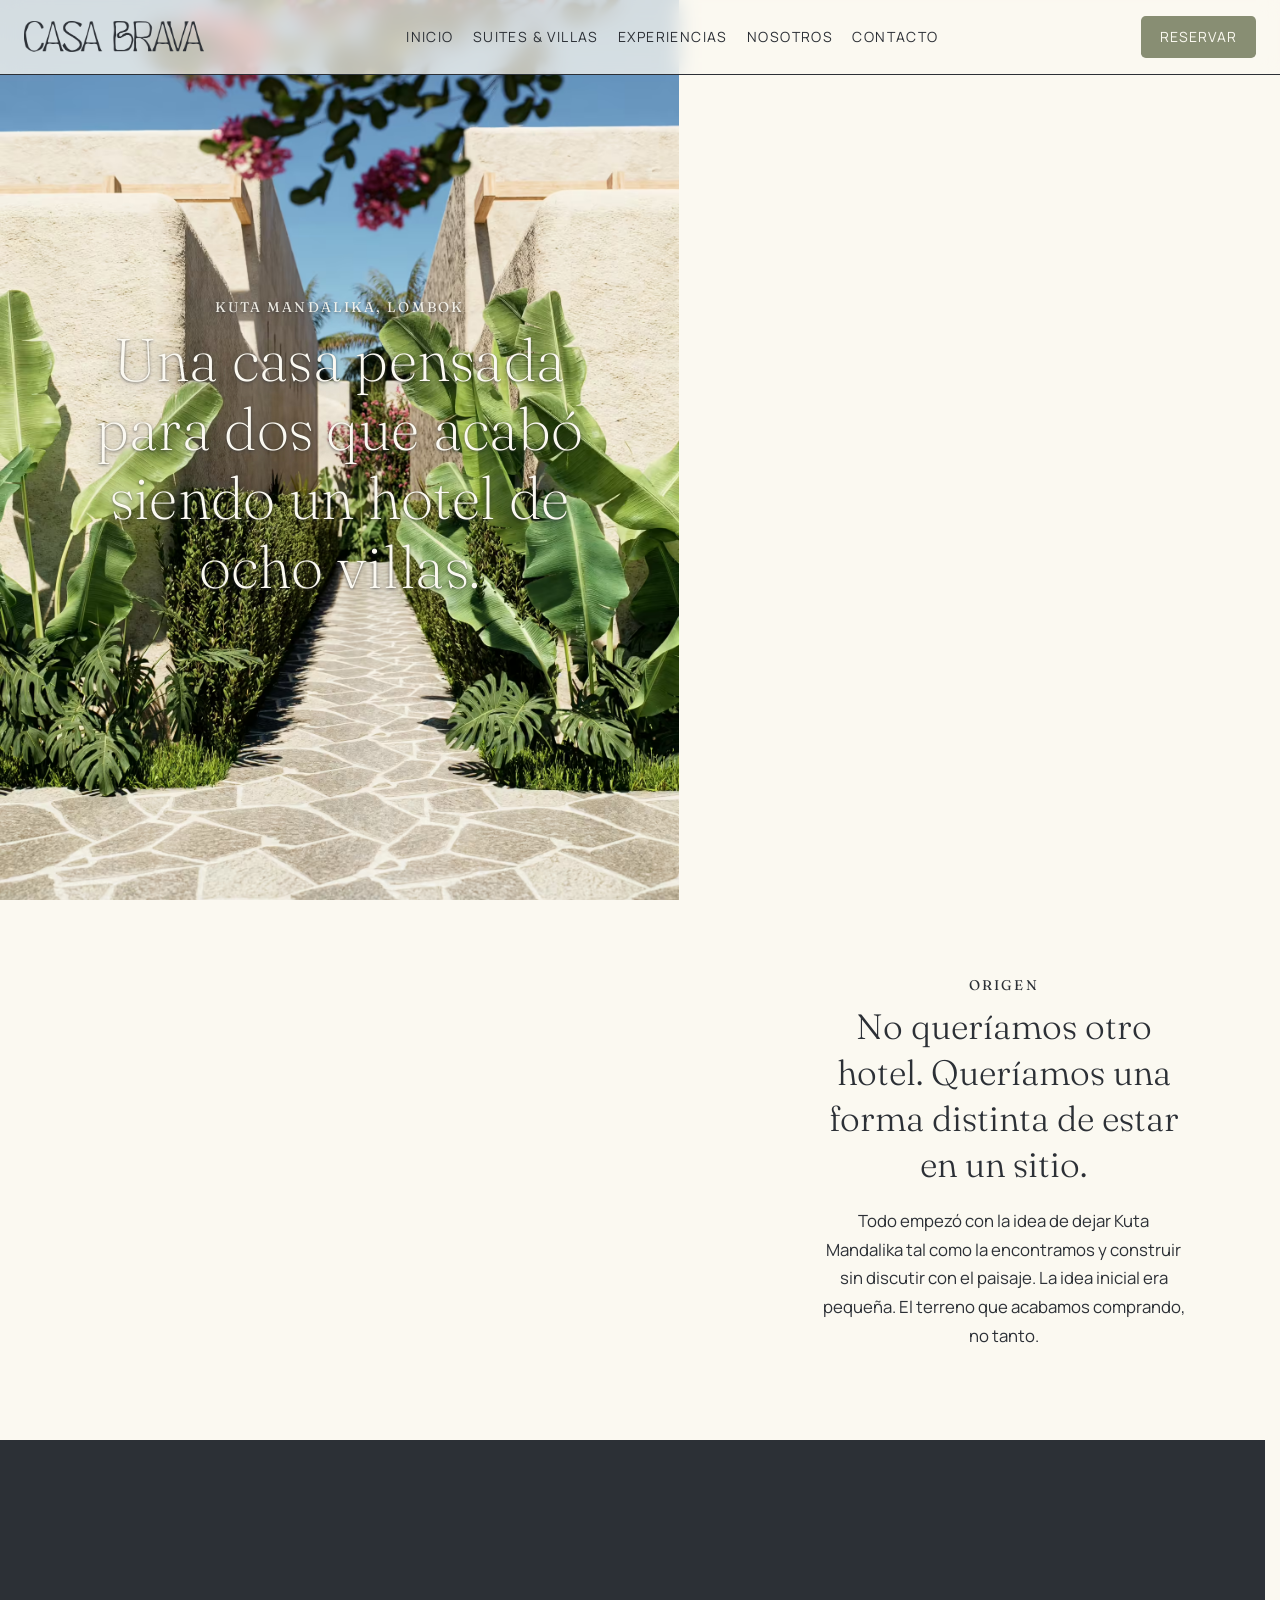
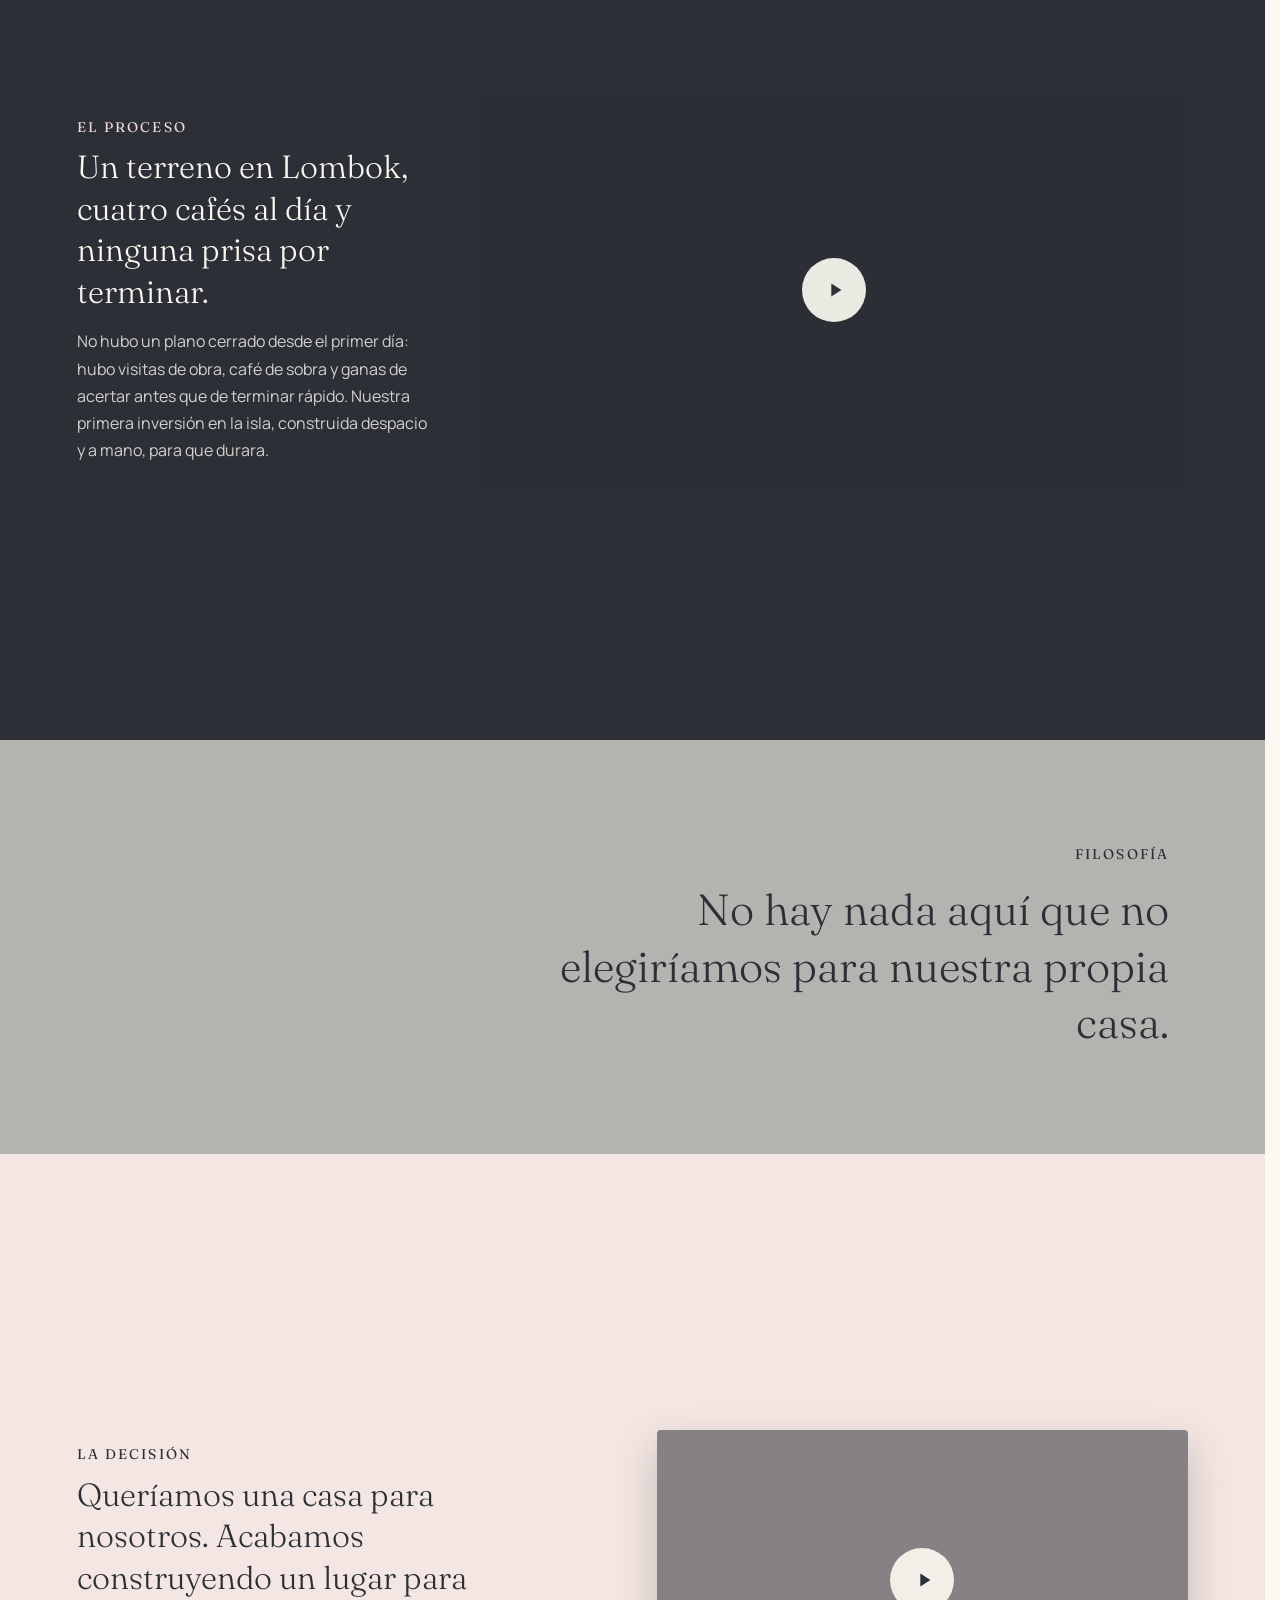
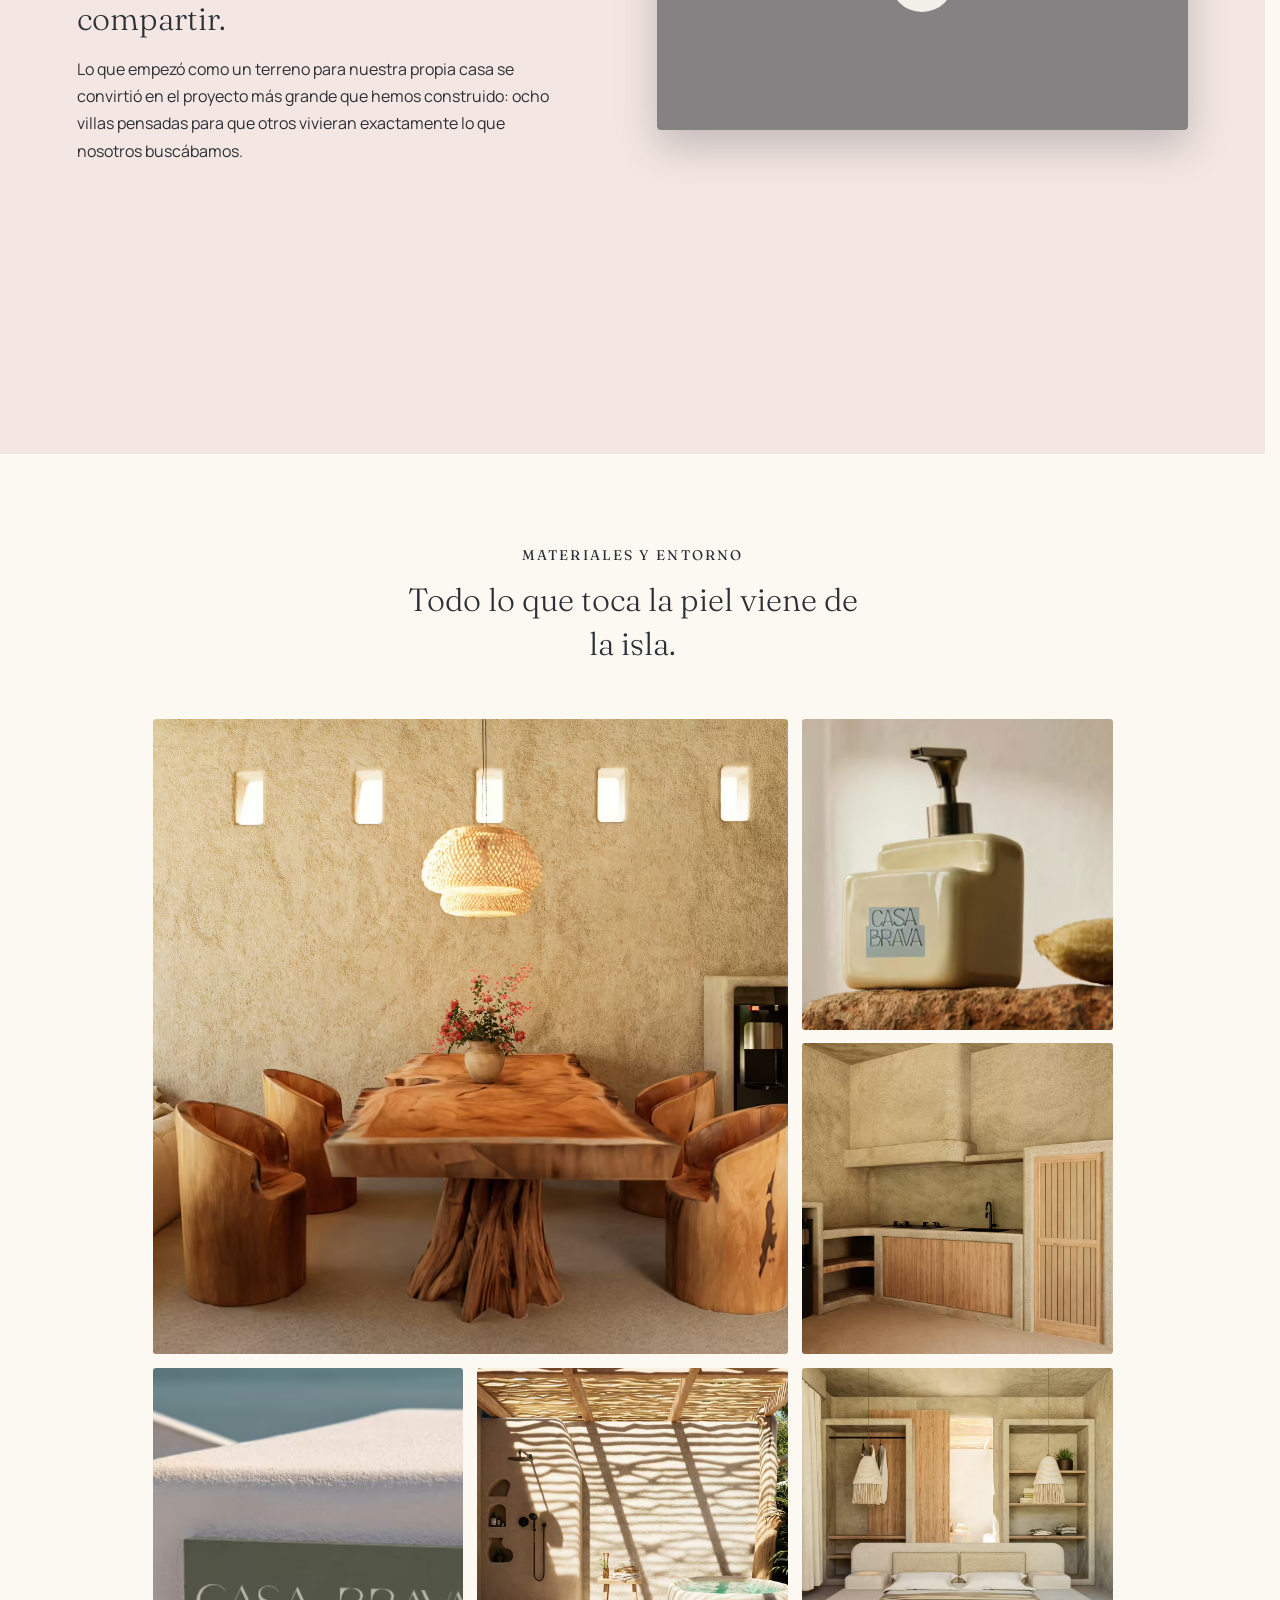
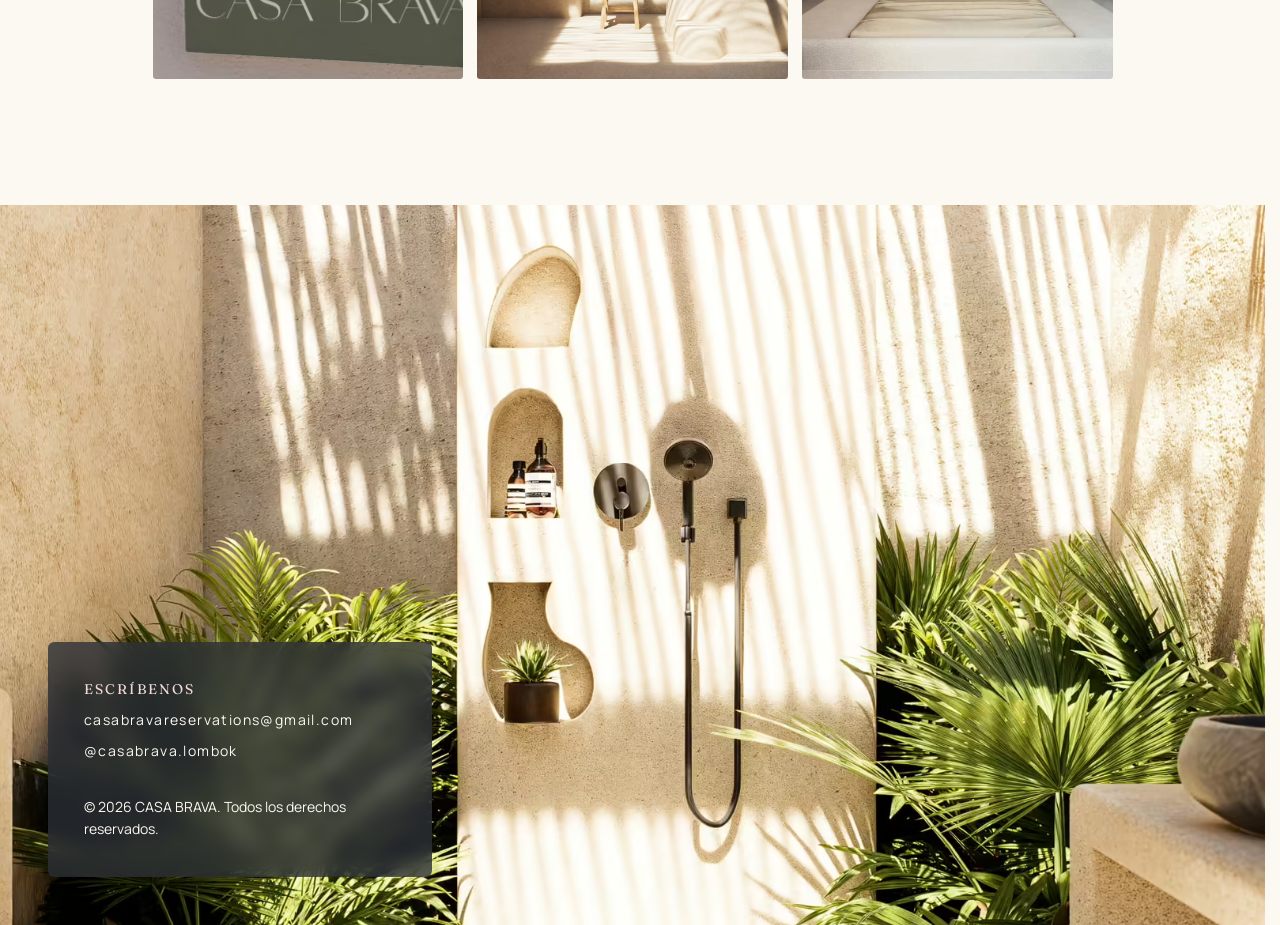
==== commit 5eaad5ae: "Correcciones del profesor: JS en IIFE, accesibilidad, z-index, imágenes optimizadas" ====
--- a/html/about.html
+++ b/html/about.html
@@ -15,6 +15,12 @@
     <meta property="og:description" content="La historia de Casa Brava: de una casa pensada para dos a un hotel boutique de ocho villas en Kuta Mandalika, Lombok.">
     <meta property="og:image" content="https://hellobymarta.github.io/casa-brava/assets/images/shared/carousel/CASABRAVA10.jpg">
     <meta property="og:url" content="https://hellobymarta.github.io/casa-brava/html/about.html">
+    <meta name="title" content="About | Casa Brava Boutique Hotel">
+    <meta name="twitter:card" content="summary_large_image">
+    <meta name="twitter:url" content="https://hellobymarta.github.io/casa-brava/html/about.html">
+    <meta name="twitter:title" content="About | Casa Brava Boutique Hotel">
+    <meta name="twitter:description" content="La historia de Casa Brava: de una casa pensada para dos a un hotel boutique de ocho villas en Kuta Mandalika, Lombok.">
+    <meta name="twitter:image" content="https://hellobymarta.github.io/casa-brava/assets/images/shared/carousel/CASABRAVA10.jpg">
 
     <link rel="preconnect" href="https://fonts.googleapis.com">
     <link rel="preconnect" href="https://fonts.gstatic.com" crossorigin>
@@ -43,6 +49,7 @@
     <div class="MenuOverlay" aria-hidden="true"></div>
 
     <header class="Header">
+        <h2 class="u-srOnly">Casa Brava, navegación principal</h2>
         <a href="../index.html" class="Header-logoLink" aria-label="Ir al inicio" title="Casa Brava - Inicio">
             <img src="../assets/icons/LOGO/LOGO-BLACK/LOGO-H1_BLACK.png" alt="Casa Brava Boutique Hotel logo" class="Header-logoImg" width="180" height="60">
         </a>
@@ -218,8 +225,8 @@
             <div class="Footer-primary">
                 <span class="Footer-eyebrow">Escríbenos</span>
                 <ul class="Footer-ul">
-                    <li><a href="mailto:casabravareservations@gmail.com" class="Footer-link">casabravareservations@gmail.com</a></li>
-                    <li><a href="https://www.instagram.com/casabrava.lombok/" class="Footer-link" target="_blank" rel="noopener noreferrer">@casabrava.lombok</a></li>
+                    <li><a href="mailto:casabravareservations@gmail.com" class="Footer-link" title="Escribir un email a Casa Brava">casabravareservations@gmail.com</a></li>
+                    <li><a href="https://www.instagram.com/casabrava.lombok/" class="Footer-link" target="_blank" rel="noopener noreferrer" title="@casabrava.lombok">@casabrava.lombok</a></li>
                 </ul>
             </div>
             <div class="Footer-secondary">
--- a/css/base.css
+++ b/css/base.css
@@ -43,7 +43,7 @@
   /* Escala de duraciones: token por cada valor usado en transition/animation
      de todo el proyecto. Al tokenizar TODAS las duraciones (nunca un valor
      suelto en la regla), prefers-reduced-motion puede anularlas todas a la
-     vez reasignando estas variables en :root, sin necesidad de !important
+     vez reasignando estas variables en :root, sin necesidad de forzar la cascada
      ni de aumentar la especificidad de ningún selector (ver más abajo). */
   --duration-200: 0.2s;
   --duration-300: 0.3s;
@@ -66,9 +66,9 @@
      contexto y nunca puede "escapar" para ganarle a un elemento fuera de
      él solo subiendo su propio z-index). --z-modal queda por encima de
      todo: el lightbox de Preview (Home) debe cubrir incluso el Header. */
-  --z-menuOverlay: 10;
-  --z-header: 20;
-  --z-modal: 30;
+  --z-menuOverlay: 5;
+  --z-header: 8;
+  --z-modal: 10;
 }
 
 /* ==========================================================
@@ -200,7 +200,7 @@
 }
 
 .Header-a {
-  font-size: 0.85rem;
+  font-size: 0.875rem;
   letter-spacing: 0.1em;
   text-transform: uppercase;
   position: relative;
@@ -234,7 +234,7 @@
   justify-content: center;
   /* Padding alrededor del icono para alcanzar el área táctil mínima de 44x44px (WCAG 2.2, 2.5.8) */
   padding: 0.625rem;
-  z-index: 11;
+  z-index: 3;
 }
 
 .Header-icon {
@@ -250,7 +250,7 @@
   color: var(--color-bg);
 
   padding: 0.6rem 1.2rem;
-  font-size: 0.85em;
+  font-size: 0.875em;
   text-transform: uppercase;
   letter-spacing: 0.08em;
   border-radius: 0.3rem;
@@ -324,9 +324,9 @@
     flex-direction: column;
     justify-content: center;
     padding: 2rem;
-    /* Local: solo necesita superar a .Header-hamburger (11) dentro del
+    /* Local: solo necesita superar a .Header-hamburger (3) dentro del
        contexto de apilamiento de .Header, no al overlay global. */
-    z-index: 12;
+    z-index: 4;
   }
 
   .Header-nav.is-open {
@@ -339,7 +339,7 @@
 
   .Button-book {
     padding: 0.5rem 0.8rem;
-    font-size: 0.75rem;
+    font-size: 0.875rem;
   }
 }
 
@@ -360,7 +360,7 @@
 
   .Button-book {
     padding: 0.45rem 0.7rem;
-    font-size: 0.7rem;
+    font-size: 0.875rem;
   }
 }
 
@@ -416,17 +416,17 @@
 }
 
 .Footer-link {
-  font-size: .8rem;
+  font-size: 0.875rem;
   letter-spacing: .1em;
 }
 
 .Footer-copy {
-  font-size: .8rem;
+  font-size: 0.875rem;
 }
 
 /* ==========================================================
    PREFERENCIAS DE ACCESIBILIDAD DEL SISTEMA
-   Sin !important: cada transition/animation del proyecto usa un
+   Sin forzar la cascada: cada transition/animation del proyecto usa un
    token var(--duration-*) (nunca un valor suelto), así que basta
    con reasignar esos tokens en :root para anular el movimiento en
    cascada. scroll-behavior se resuelve igual: misma especificidad
--- a/css/about.css
+++ b/css/about.css
@@ -27,7 +27,7 @@
   display: block;
   text-transform: uppercase;
   letter-spacing: 0.15em;
-  font-size: 0.75rem;
+  font-size: 0.875rem;
   font-family: var(--font-title);
   color: var(--color-accent);
 }
@@ -123,7 +123,7 @@
   display: block;
   text-transform: uppercase;
   letter-spacing: 0.15em;
-  font-size: 0.75rem;
+  font-size: 0.875rem;
   font-family: var(--font-title);
   font-weight: 400;
   color: var(--color-bg);
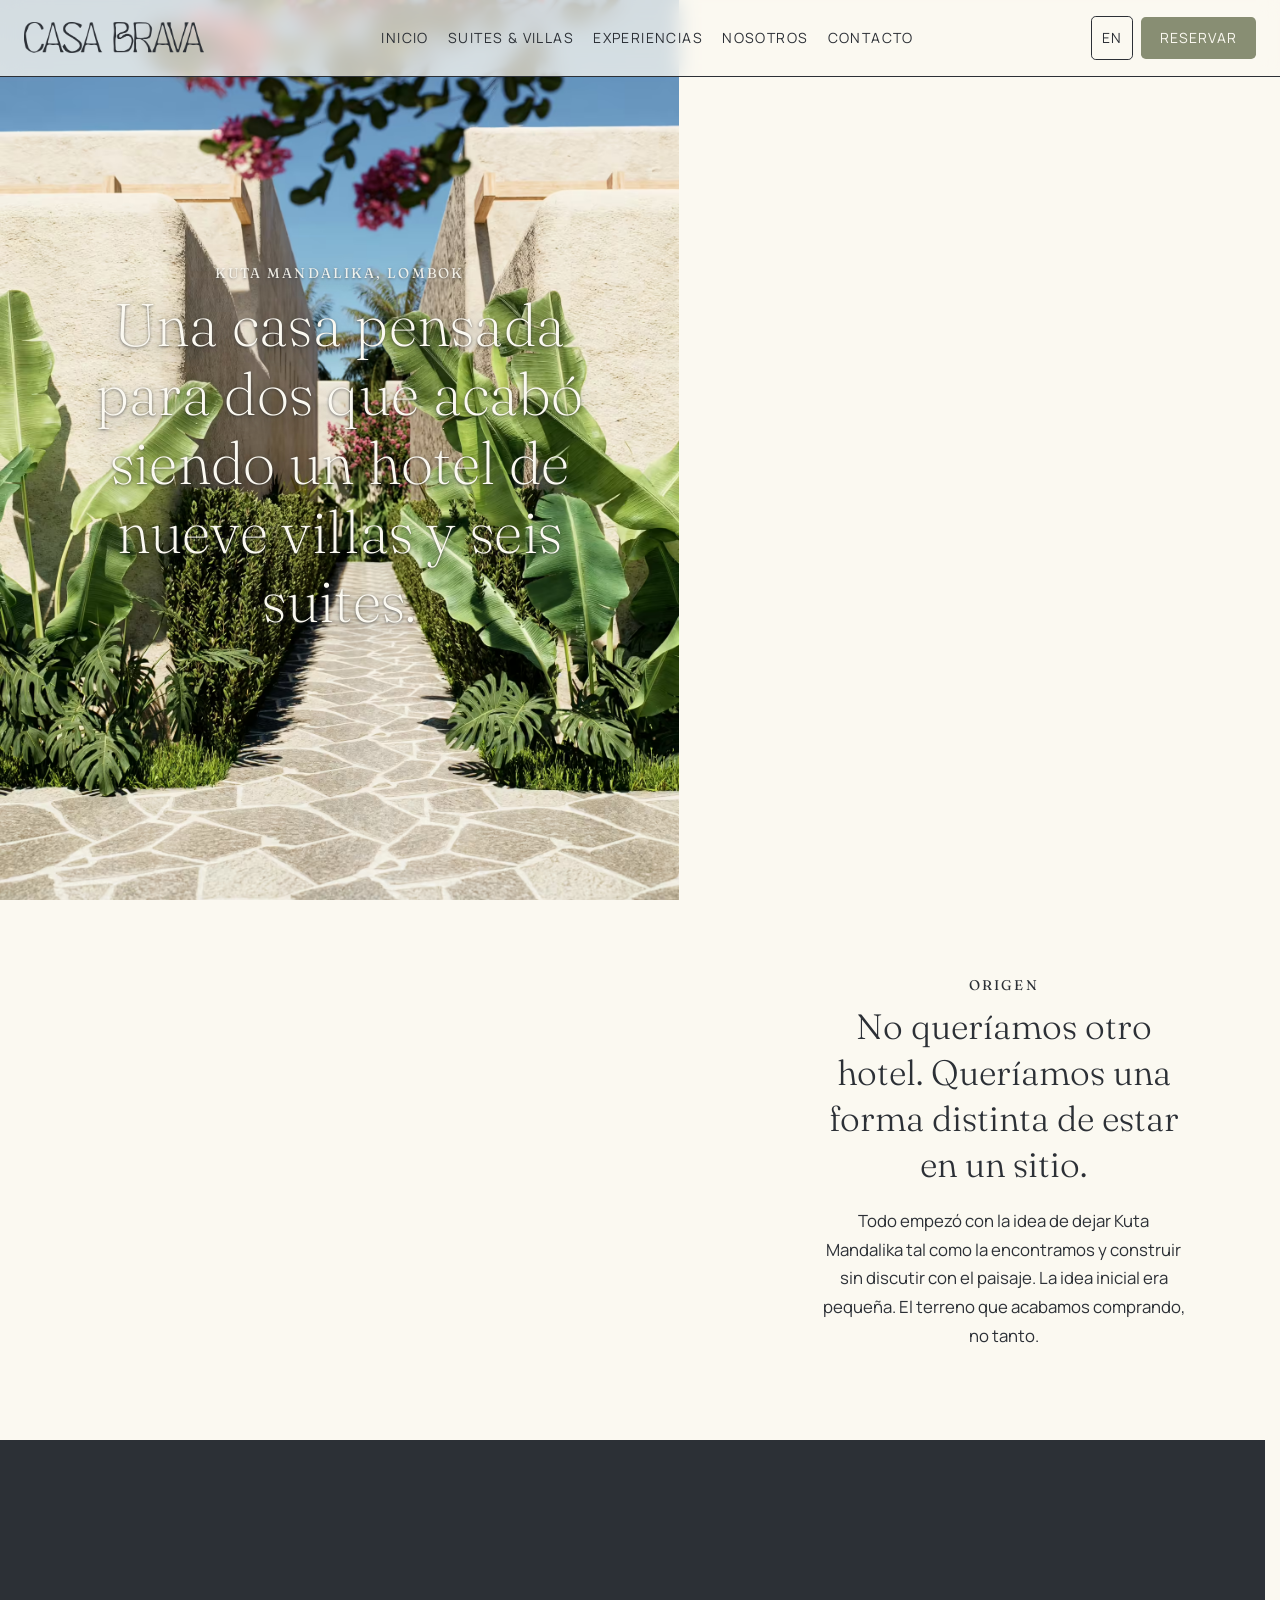
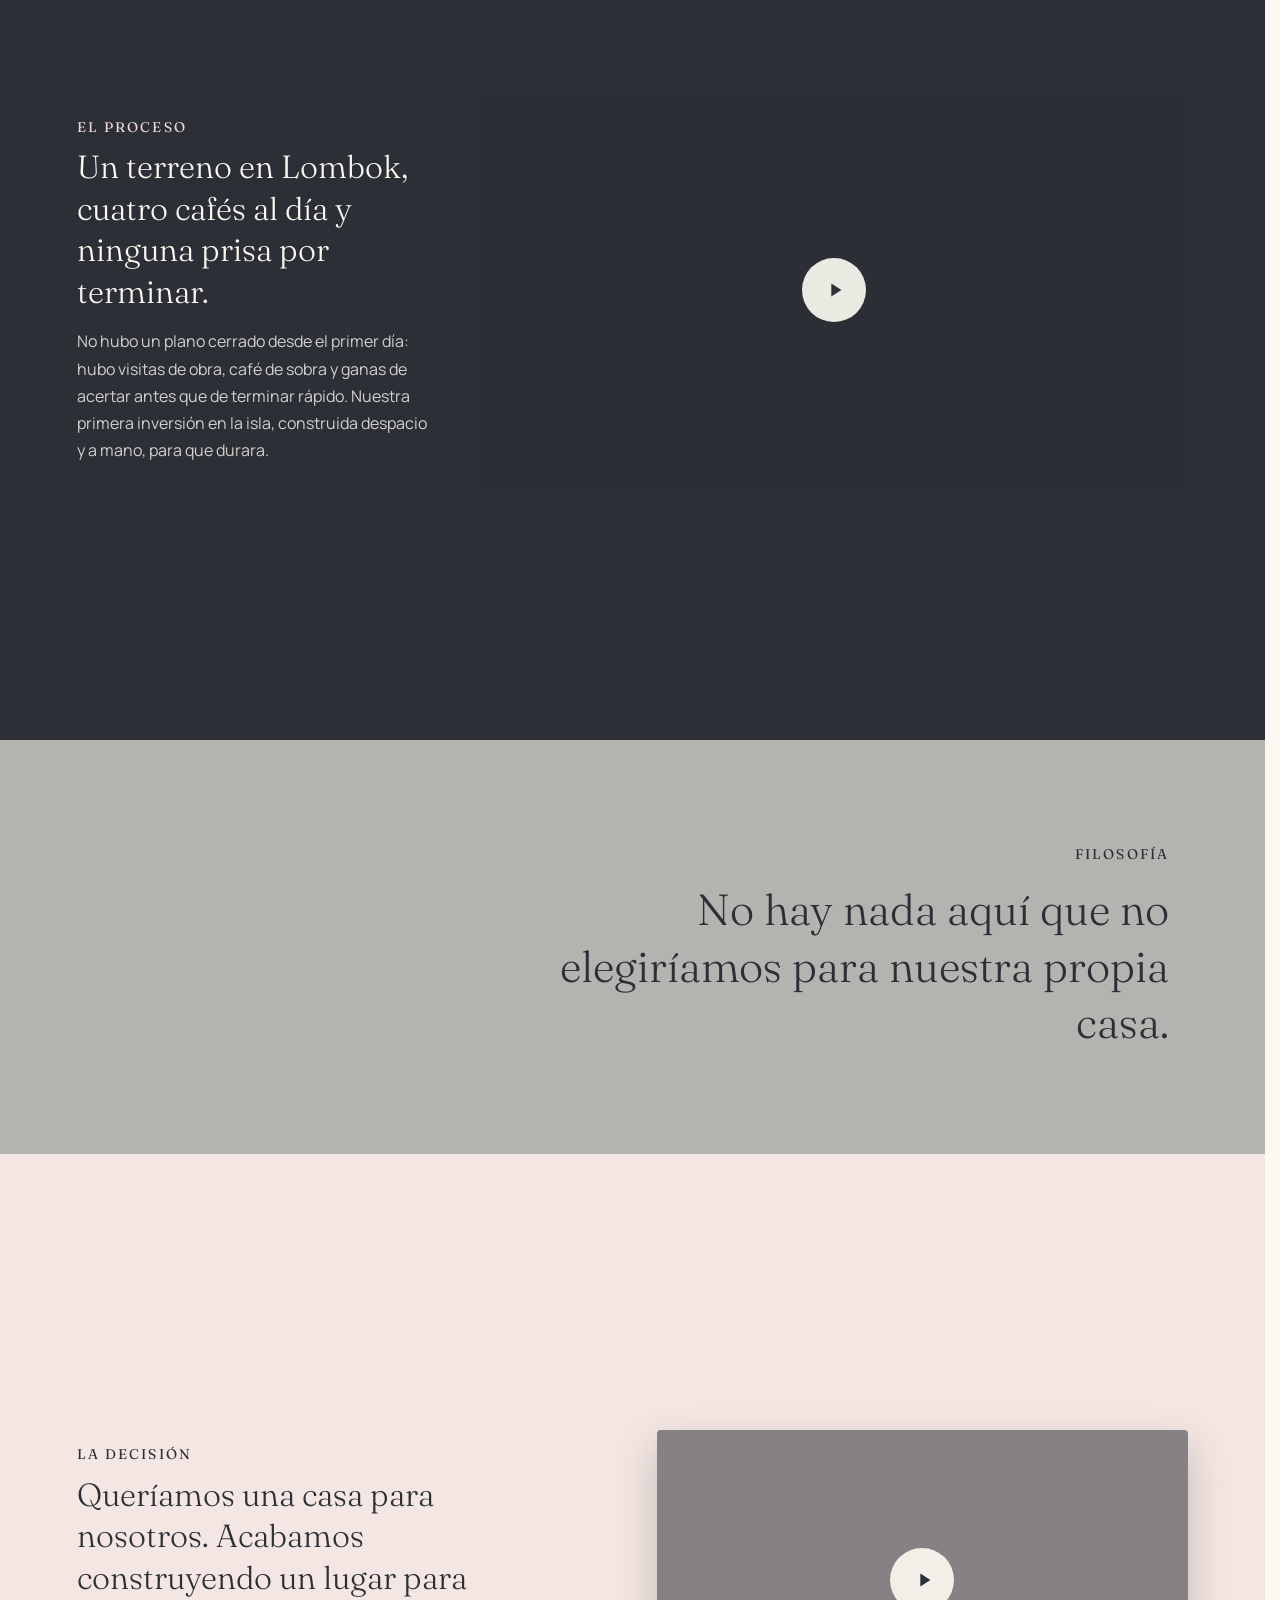
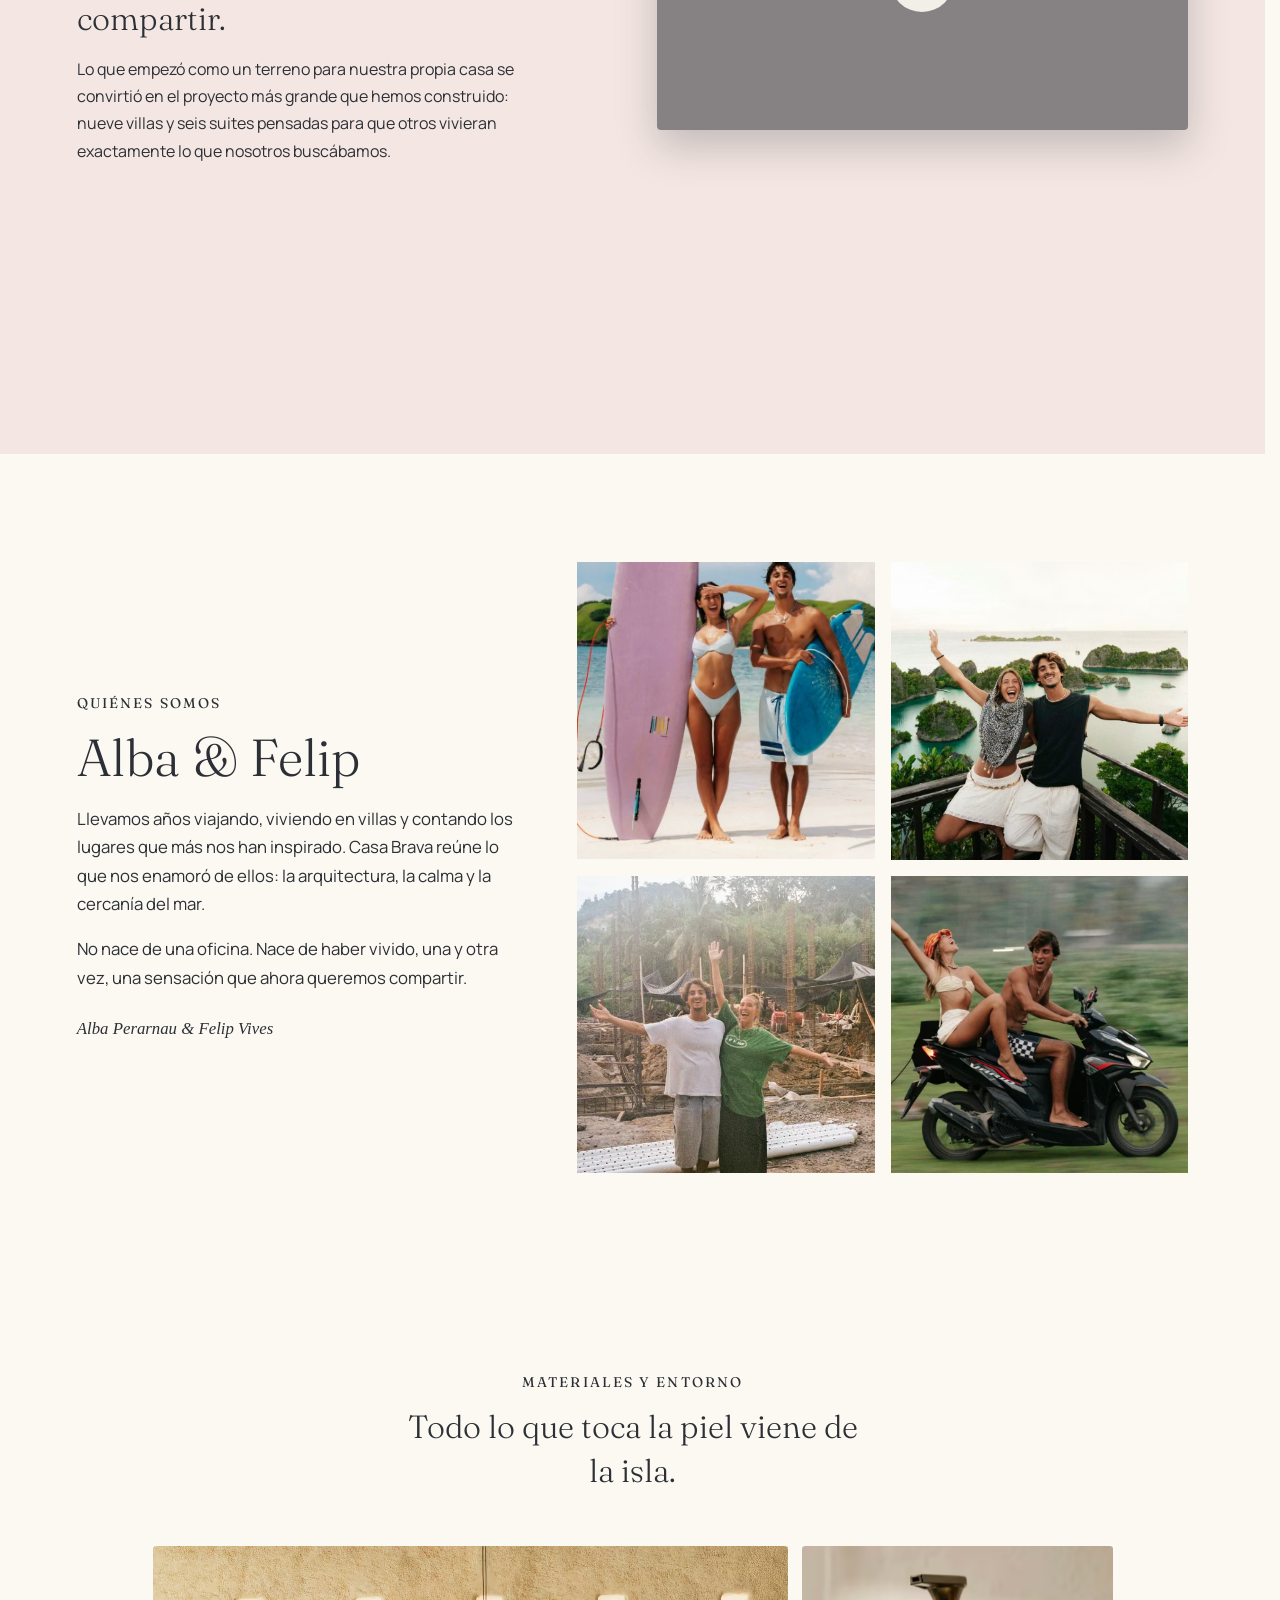
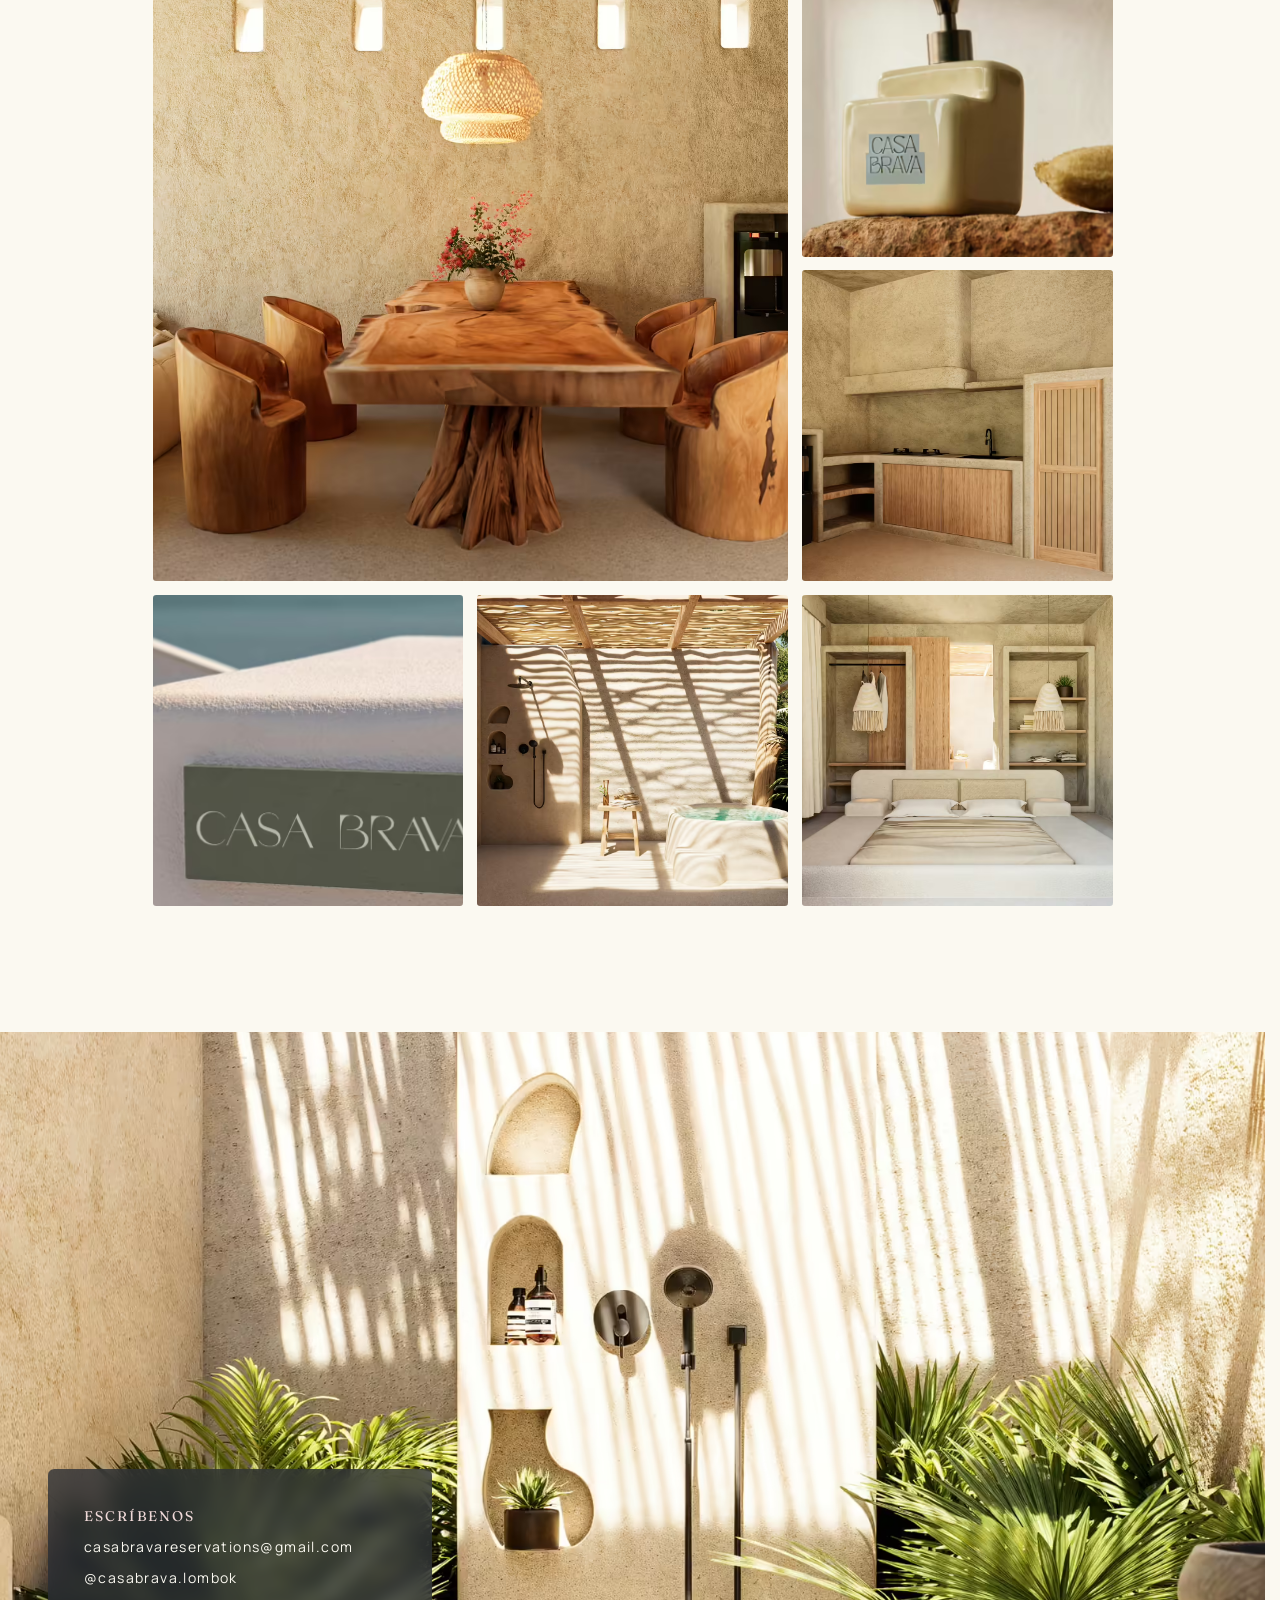
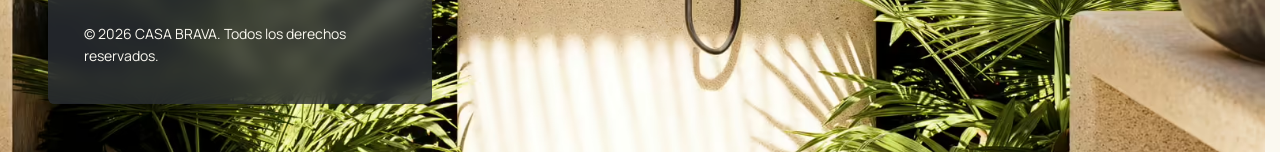
==== commit 597dc139: "Correcciones del profesor, versión en inglés y nuevas secciones" ====
--- a/html/about.html
+++ b/html/about.html
@@ -3,23 +3,26 @@
 <head>
     <meta charset="UTF-8">
     <meta name="viewport" content="width=device-width, initial-scale=1.0">
-    <meta name="description" content="La historia de Casa Brava: de una casa pensada para dos a un hotel boutique de ocho villas en Kuta Mandalika, Lombok. Arquitectura, materiales y el proceso real de construirlo.">
+    <meta name="description" content="La historia de Casa Brava: de una casa pensada para dos a un hotel boutique de nueve villas y seis suites en Kuta Mandalika, Lombok. Arquitectura, materiales y el proceso real de construirlo.">
     <meta name="robots" content="index,follow">
     <title>About | Casa Brava Boutique Hotel</title>
 
     <link rel="icon" type="image/svg+xml" href="../assets/icons/ISOTYPE/ISOTYPE.svg">
 
     <link rel="canonical" href="https://hellobymarta.github.io/casa-brava/html/about.html">
+    <link rel="alternate" hreflang="es" href="https://hellobymarta.github.io/casa-brava/html/about.html">
+    <link rel="alternate" hreflang="en" href="https://hellobymarta.github.io/casa-brava/en/html/about.html">
+    <link rel="alternate" hreflang="x-default" href="https://hellobymarta.github.io/casa-brava/html/about.html">
     <meta property="og:type" content="website">
     <meta property="og:title" content="About | Casa Brava Boutique Hotel">
-    <meta property="og:description" content="La historia de Casa Brava: de una casa pensada para dos a un hotel boutique de ocho villas en Kuta Mandalika, Lombok.">
+    <meta property="og:description" content="La historia de Casa Brava: de una casa pensada para dos a un hotel boutique de nueve villas y seis suites en Kuta Mandalika, Lombok.">
     <meta property="og:image" content="https://hellobymarta.github.io/casa-brava/assets/images/shared/carousel/CASABRAVA10.jpg">
     <meta property="og:url" content="https://hellobymarta.github.io/casa-brava/html/about.html">
     <meta name="title" content="About | Casa Brava Boutique Hotel">
     <meta name="twitter:card" content="summary_large_image">
     <meta name="twitter:url" content="https://hellobymarta.github.io/casa-brava/html/about.html">
     <meta name="twitter:title" content="About | Casa Brava Boutique Hotel">
-    <meta name="twitter:description" content="La historia de Casa Brava: de una casa pensada para dos a un hotel boutique de ocho villas en Kuta Mandalika, Lombok.">
+    <meta name="twitter:description" content="La historia de Casa Brava: de una casa pensada para dos a un hotel boutique de nueve villas y seis suites en Kuta Mandalika, Lombok.">
     <meta name="twitter:image" content="https://hellobymarta.github.io/casa-brava/assets/images/shared/carousel/CASABRAVA10.jpg">
 
     <link rel="preconnect" href="https://fonts.googleapis.com">
@@ -71,6 +74,7 @@
         </button>
 
         <div class="Header-booking">
+            <a href="../en/html/about.html" class="LangSwitch" lang="en" hreflang="en" title="View this page in English" aria-label="View this page in English">EN</a>
             <a href="villas-suites.html" class="Button-book" title="Reservar">Reservar</a>
         </div>
     </header>
@@ -92,7 +96,7 @@
                     <h1 class="u-srOnly" id="about-title">Sobre Casa Brava</h1>
                     <p class="AboutHero-line">
                         <span class="AboutHero-eyebrow">Kuta Mandalika, Lombok</span>
-                        Una casa pensada para dos que acabó siendo un hotel de ocho villas.
+                        Una casa pensada para dos que acabó siendo un hotel de nueve villas y seis suites.
                     </p>
                 </section>
             </div>
@@ -140,7 +144,7 @@
             <div class="VideoFeature-intro">
                 <span class="VideoFeature-eyebrow">La decisión</span>
                 <h2 class="VideoFeature-title" id="video2-title">Queríamos una casa para nosotros. Acabamos construyendo un lugar para compartir.</h2>
-                <p class="VideoFeature-text">Lo que empezó como un terreno para nuestra propia casa se convirtió en el proyecto más grande que hemos construido: ocho villas pensadas para que otros vivieran exactamente lo que nosotros buscábamos.</p>
+                <p class="VideoFeature-text">Lo que empezó como un terreno para nuestra propia casa se convirtió en el proyecto más grande que hemos construido: nueve villas y seis suites pensadas para que otros vivieran exactamente lo que nosotros buscábamos.</p>
             </div>
             <div class="VideoFeature-media">
                 <button type="button" class="VideoFeature-facade" data-video-id="pZU3TxyxKEc" data-video-title="Nunca pensamos que acabaríamos montando ESTO en Indonesia — Felip Vives y Alba Perarnau" aria-label="Reproducir vídeo: Nunca pensamos que acabaríamos montando ESTO en Indonesia">
@@ -151,6 +155,57 @@
                     </span>
                 </button>
             </div>
+        </section>
+
+        <!-- FUNDADORES: Alba y Felip. Tres fotografías personales (playa, Raja
+             Ampat, moto por Lombok) con un texto corto; da cara humana a la
+             historia sin convertir la página en una ficha de equipo. -->
+        <section class="Founders" aria-labelledby="founders-title">
+            <div class="Founders-text">
+                <span class="Founders-eyebrow">Quiénes somos</span>
+                <h2 class="Founders-title" id="founders-title">Alba &amp; Felip</h2>
+                <p class="Founders-body">Llevamos años viajando, viviendo en villas y contando los lugares que más nos han inspirado. Casa Brava reúne lo que nos enamoró de ellos: la arquitectura, la calma y la cercanía del mar.</p>
+                <p class="Founders-body">No nace de una oficina. Nace de haber vivido, una y otra vez, una sensación que ahora queremos compartir.</p>
+                <p class="Founders-signature">Alba Perarnau &amp; Felip Vives</p>
+            </div>
+            <ul class="Founders-gallery">
+                <li class="Founders-item">
+                    <figure class="Founders-figure">
+                        <picture>
+                            <source srcset="../assets/images/about/fundadores-playa.avif" type="image/avif">
+                            <source srcset="../assets/images/about/fundadores-playa.webp" type="image/webp">
+                            <img src="../assets/images/about/fundadores-playa.jpg" alt="Alba y Felip en una playa de Lombok, con dos tablas de surf, riendo" class="Founders-img Founders-img--beach" width="662" height="1408" loading="lazy" decoding="async">
+                        </picture>
+                    </figure>
+                </li>
+                <li class="Founders-item">
+                    <figure class="Founders-figure">
+                        <picture>
+                            <source srcset="../assets/images/about/fundadores-raja-ampat.avif" type="image/avif">
+                            <source srcset="../assets/images/about/fundadores-raja-ampat.webp" type="image/webp">
+                            <img src="../assets/images/about/fundadores-raja-ampat.jpg" alt="Alba y Felip con los brazos abiertos sobre un mirador frente a las islas de Raja Ampat" class="Founders-img Founders-img--raja" width="834" height="1110" loading="lazy" decoding="async">
+                        </picture>
+                    </figure>
+                </li>
+                <li class="Founders-item">
+                    <figure class="Founders-figure">
+                        <picture>
+                            <source srcset="../assets/images/about/fundadores-obra.avif" type="image/avif">
+                            <source srcset="../assets/images/about/fundadores-obra.webp" type="image/webp">
+                            <img src="../assets/images/about/fundadores-obra.jpg" alt="Alba y Felip saludando con los brazos abiertos en la obra de Casa Brava, entre estructuras de hierro" class="Founders-img Founders-img--site" width="540" height="488" loading="lazy" decoding="async">
+                        </picture>
+                    </figure>
+                </li>
+                <li class="Founders-item">
+                    <figure class="Founders-figure">
+                        <picture>
+                            <source srcset="../assets/images/about/fundadores-moto.avif" type="image/avif">
+                            <source srcset="../assets/images/about/fundadores-moto.webp" type="image/webp">
+                            <img src="../assets/images/about/fundadores-moto.jpg" alt="Alba y Felip en moto por los campos de Lombok" class="Founders-img Founders-img--moto" width="824" height="1120" loading="lazy" decoding="async">
+                        </picture>
+                    </figure>
+                </li>
+            </ul>
         </section>
 
         <!-- MATERIALES Y ENTORNO: mosaico de seis fotos con una pieza ancla en 2×2
--- a/css/base.css
+++ b/css/base.css
@@ -243,6 +243,35 @@
   color: var(--color-accent);
 }
 
+/* Selector de idioma: un único enlace discreto junto al botón de reserva,
+   que muestra el idioma al que se puede cambiar (EN en la versión
+   española, ES en la inglesa). */
+.Header-booking {
+  display: flex;
+  align-items: center;
+  gap: 0.5rem;
+}
+
+.LangSwitch {
+  display: inline-flex;
+  align-items: center;
+  justify-content: center;
+  min-width: 2.5rem;
+  padding: 0.6rem 0.6rem;
+  font-size: 0.875rem;
+  letter-spacing: 0.08em;
+  text-transform: uppercase;
+  border: 1px solid var(--color-accent);
+  border-radius: 0.3rem;
+  transition: background-color var(--duration-300) ease, color var(--duration-300) ease;
+}
+
+.LangSwitch:hover,
+.LangSwitch:focus-visible {
+  background-color: var(--color-accent);
+  color: var(--color-bg);
+}
+
 /* Botón de reserva (mismo componente, un único nombre de clase en todo el sitio) */
 .Button-book {
   display: inline-block;
@@ -341,6 +370,11 @@
     padding: 0.5rem 0.8rem;
     font-size: 0.875rem;
   }
+
+  .LangSwitch {
+    min-width: 2.25rem;
+    padding: 0.5rem 0.4rem;
+  }
 }
 
 @media (max-width: 400px) {
@@ -361,6 +395,11 @@
   .Button-book {
     padding: 0.45rem 0.7rem;
     font-size: 0.875rem;
+  }
+
+  .LangSwitch {
+    min-width: 2rem;
+    padding: 0.45rem 0.3rem;
   }
 }
 
--- a/css/about.css
+++ b/css/about.css
@@ -766,3 +766,95 @@
     object-position: 50% 30%;
   }
 }
+
+/* ==========================================================
+   FUNDADORES — texto corto + cuadrícula 2×2 de cuatro fotografías del
+   mismo tamaño (playa, Raja Ampat, la obra y la moto). Móvil: texto
+   arriba y cuadrícula debajo; desde 900px, texto a la izquierda y
+   cuadrícula a la derecha.
+========================================================== */
+.Founders {
+  display: grid;
+  gap: clamp(2rem, 6vh, 3.5rem);
+  padding: clamp(4rem, 12vh, 7rem) clamp(1.5rem, 6vw, 5rem);
+}
+
+.Founders-eyebrow {
+  display: block;
+  text-transform: uppercase;
+  letter-spacing: 0.15em;
+  font-size: 0.875rem;
+  font-family: var(--font-title);
+  color: var(--color-accent);
+}
+
+.Founders-title {
+  margin-top: 0.75rem;
+  font-family: var(--font-title);
+  font-weight: 300;
+  font-size: clamp(2rem, 5vw, 3.25rem);
+  line-height: 1.2;
+}
+
+.Founders-body {
+  margin-top: 1rem;
+  max-width: 30rem;
+  font-size: 1.05rem;
+  line-height: 1.7;
+}
+
+.Founders-signature {
+  margin-top: 1.5rem;
+  font-family: var(--font-title);
+  font-style: italic;
+  font-size: 1.05rem;
+}
+
+.Founders-gallery {
+  display: grid;
+  grid-template-columns: repeat(2, 1fr);
+  gap: 0.75rem;
+  list-style: none;
+}
+
+.Founders-figure {
+  overflow: hidden;
+}
+
+/* Cuatro cuadrados idénticos: ninguna foto destaca sobre otra. Cada una
+   ajusta su encuadre (object-position) para no cortar a las personas. */
+.Founders-img {
+  display: block;
+  width: 100%;
+  height: auto;
+  aspect-ratio: 1 / 1;
+  object-fit: cover;
+}
+
+.Founders-img--beach {
+  object-position: 50% 100%;
+}
+
+.Founders-img--raja {
+  object-position: 50% 90%;
+}
+
+.Founders-img--site {
+  object-position: 30% 50%;
+}
+
+.Founders-img--moto {
+  object-position: 50% 55%;
+}
+
+@media (min-width: 900px) {
+  .Founders {
+    grid-template-columns: minmax(0, 5fr) minmax(0, 7fr);
+    align-items: center;
+    gap: clamp(2rem, 5vw, 5rem);
+  }
+
+  .Founders-gallery {
+    gap: 1rem;
+  }
+}
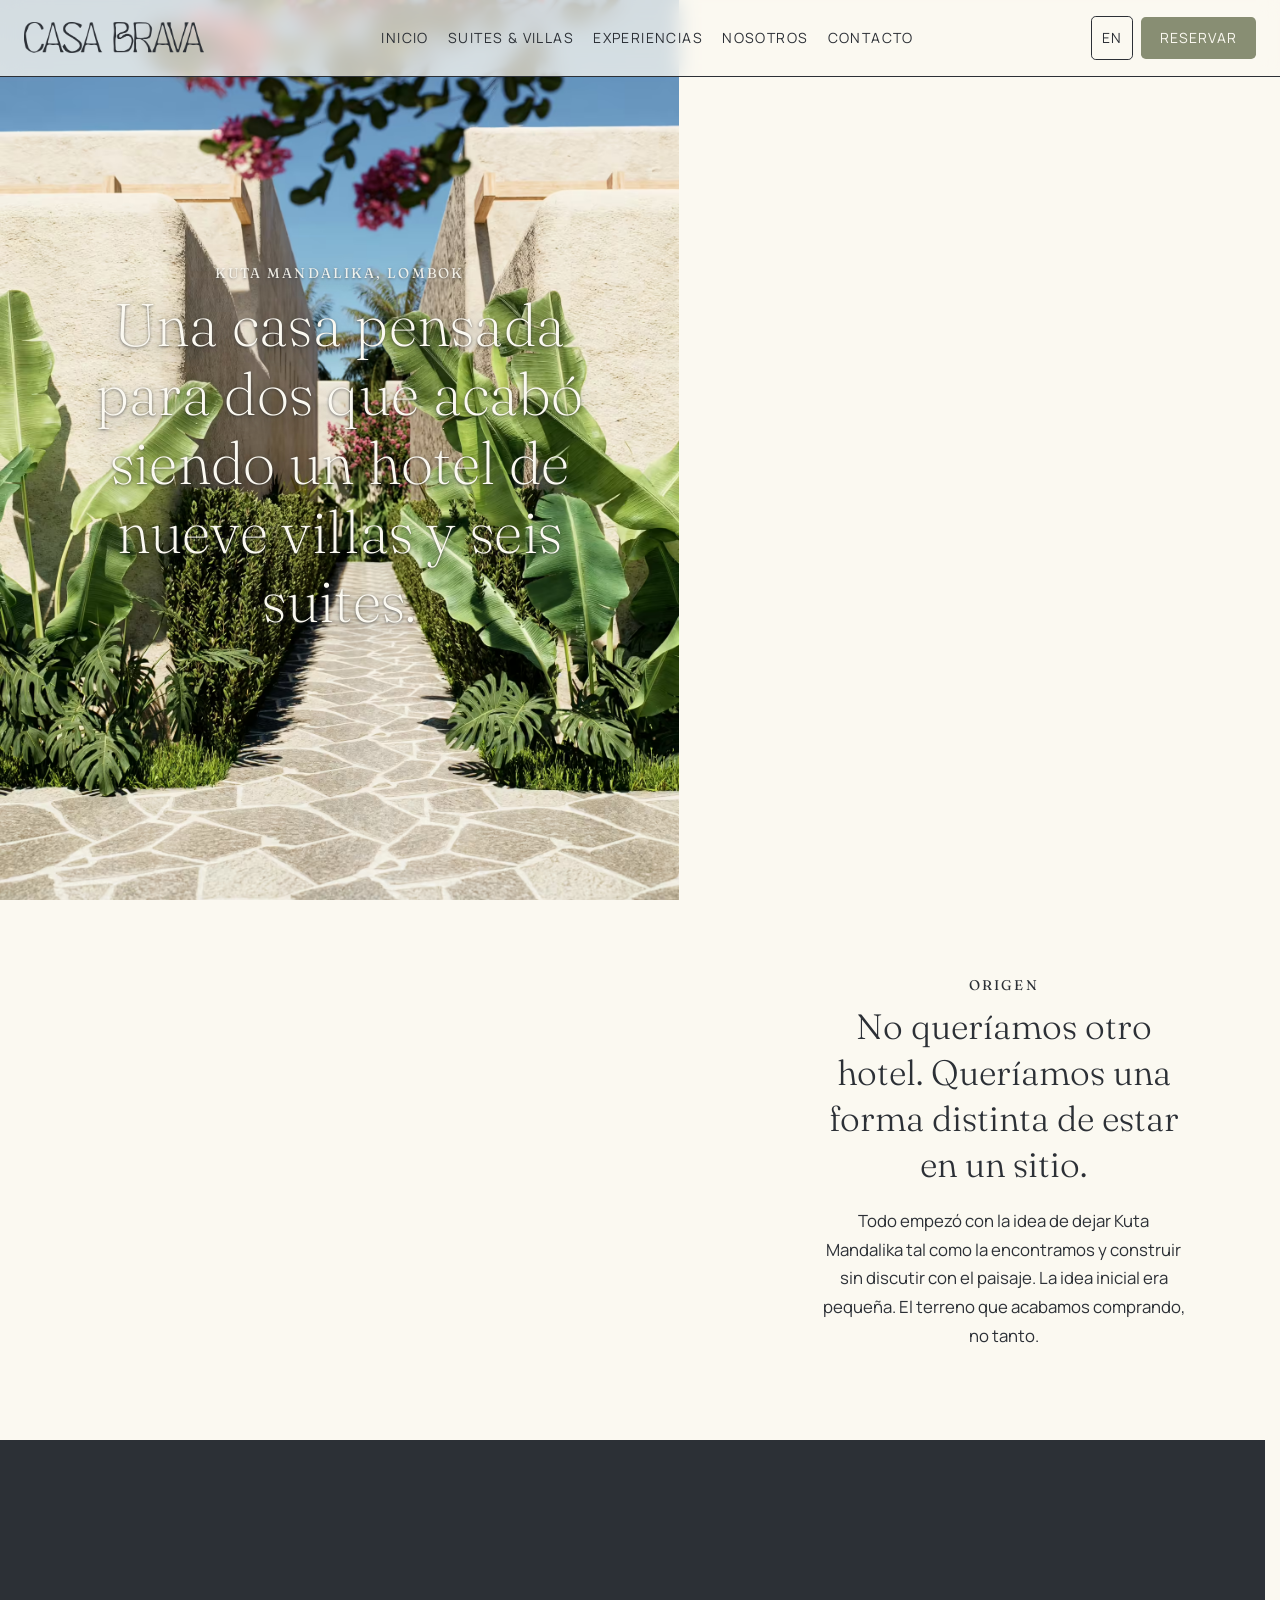
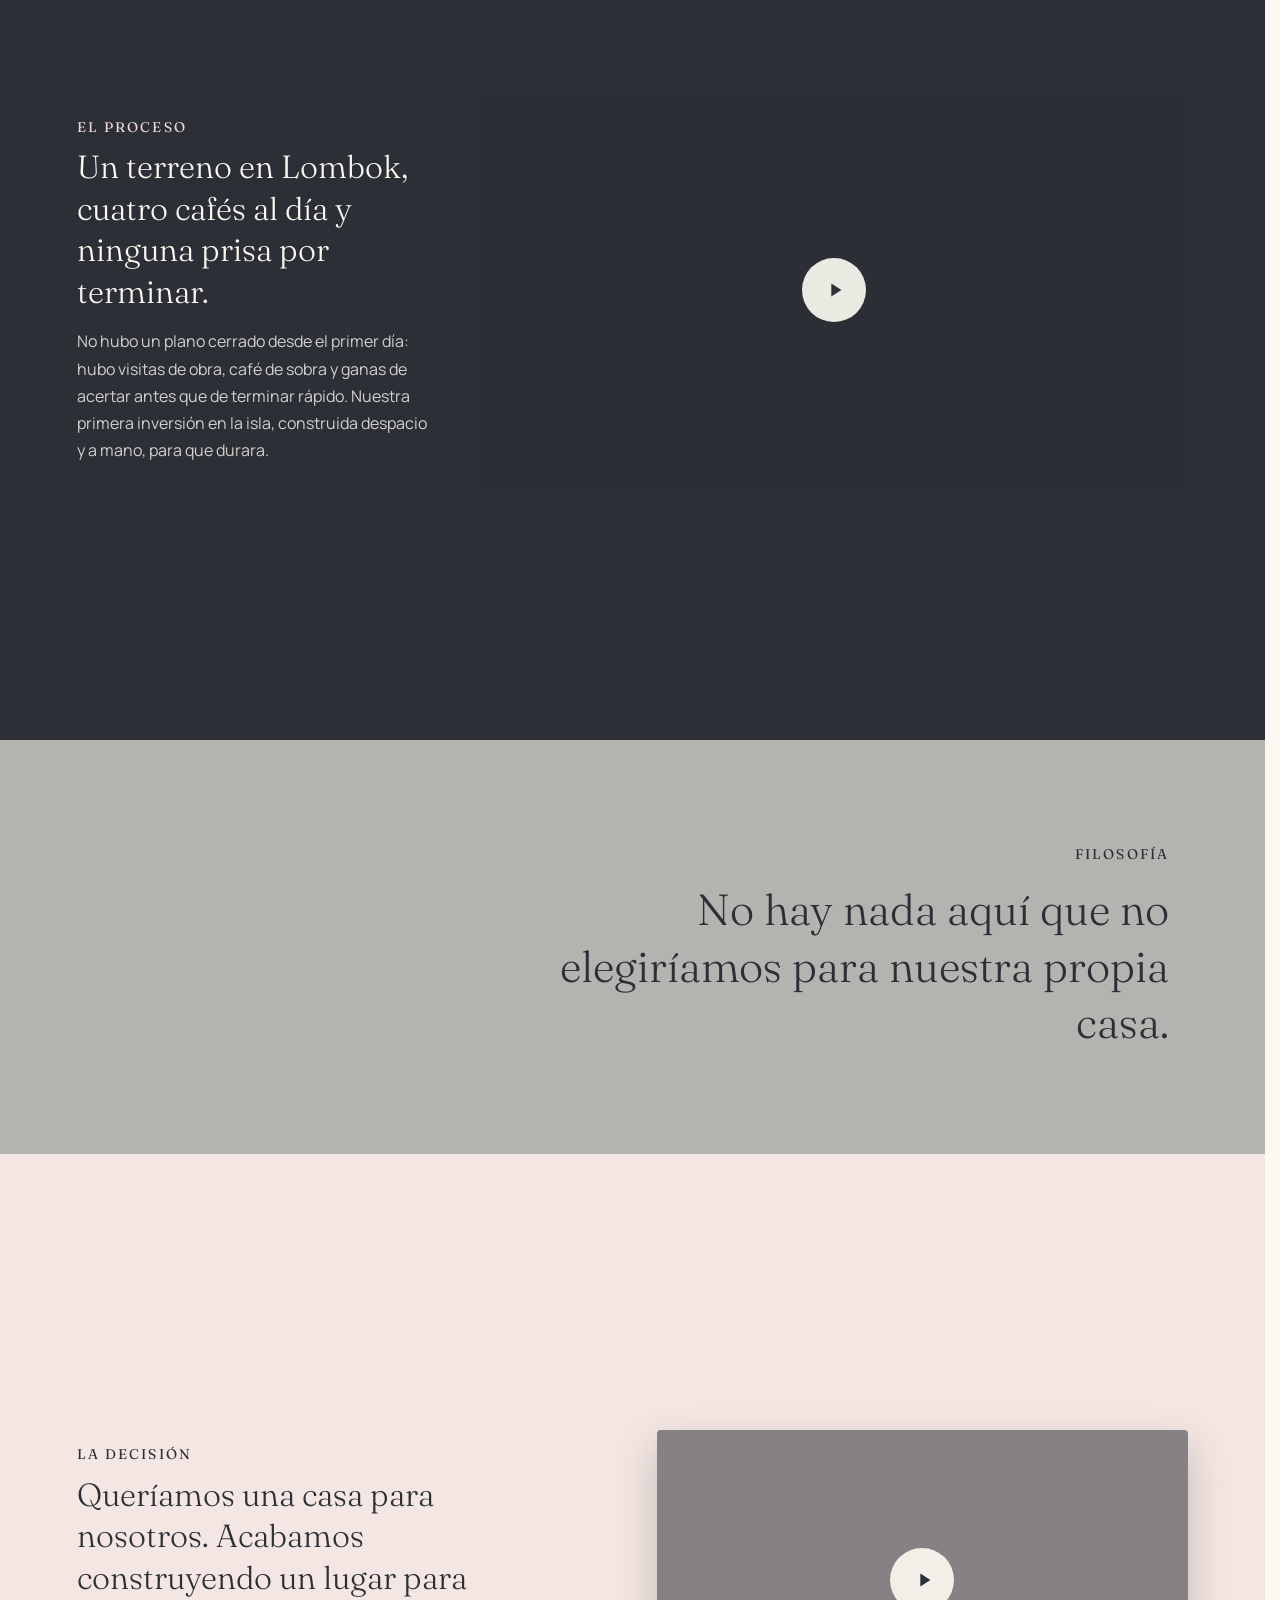
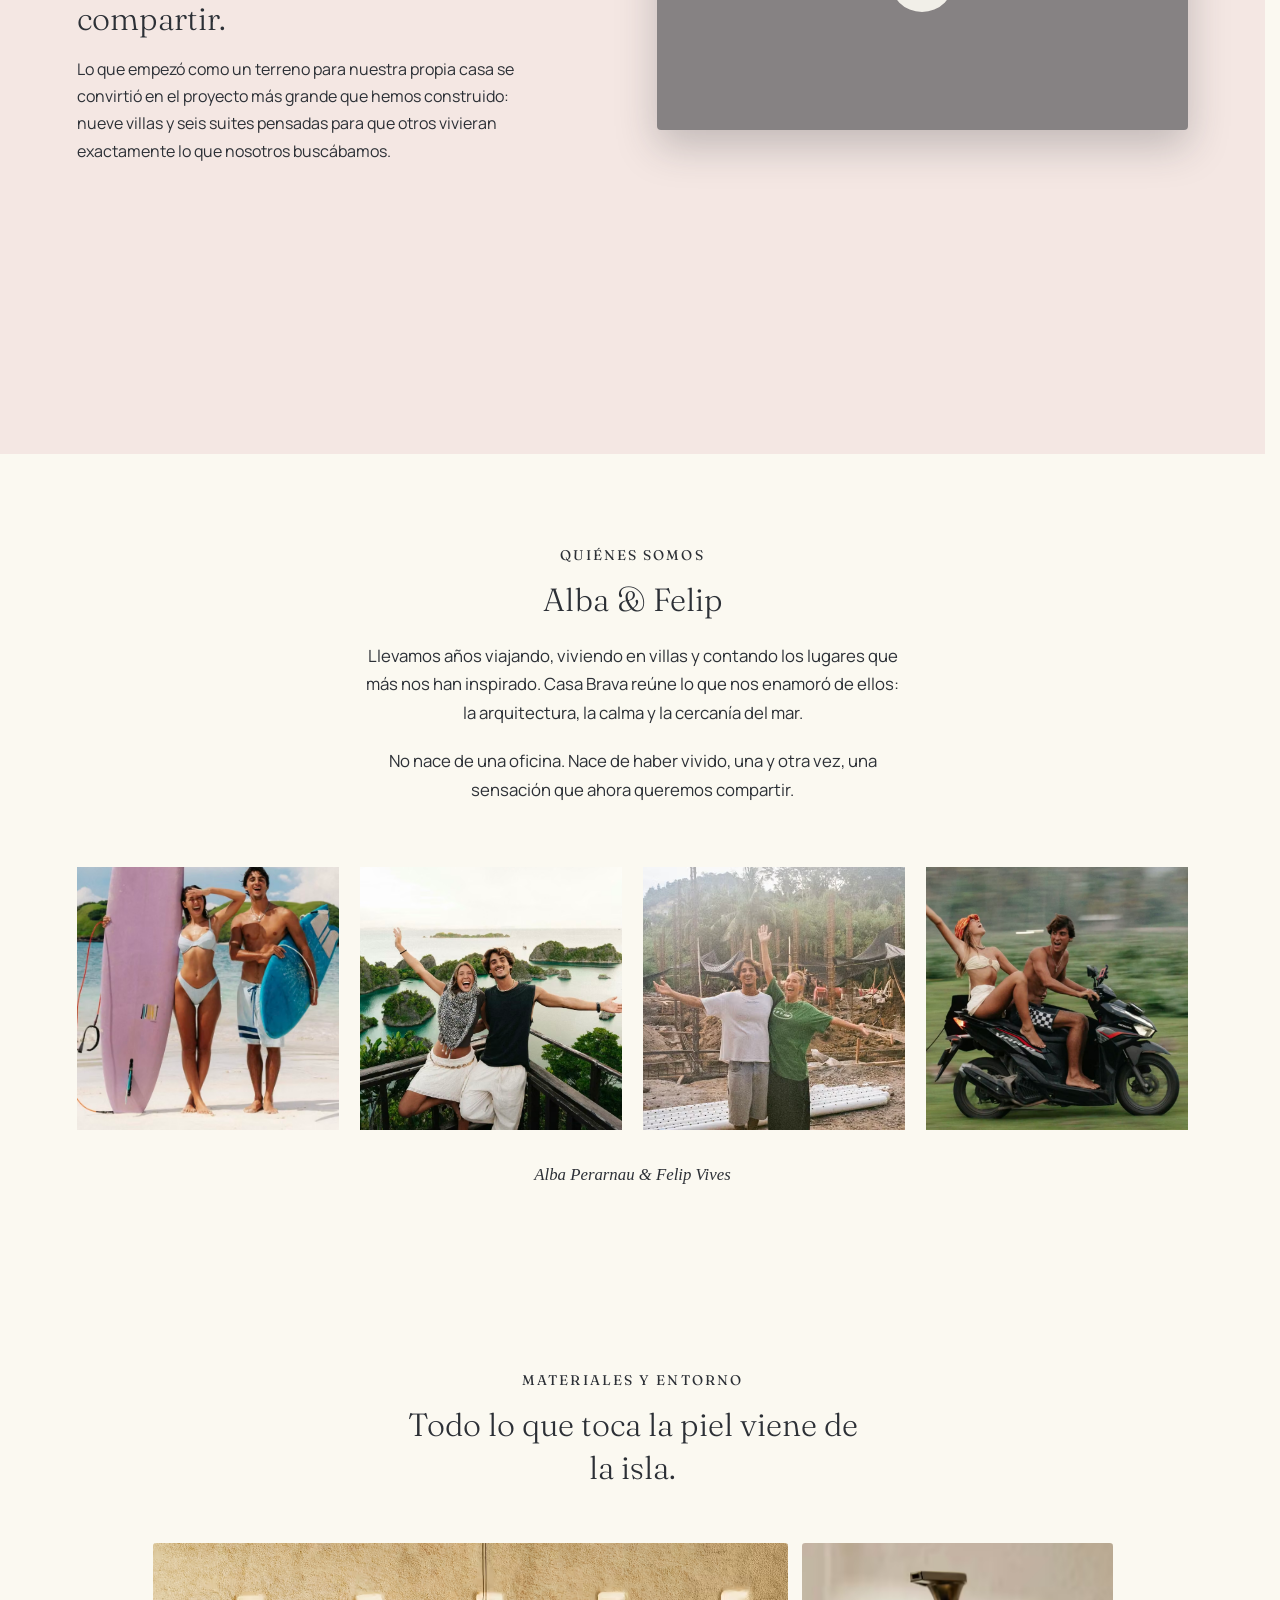
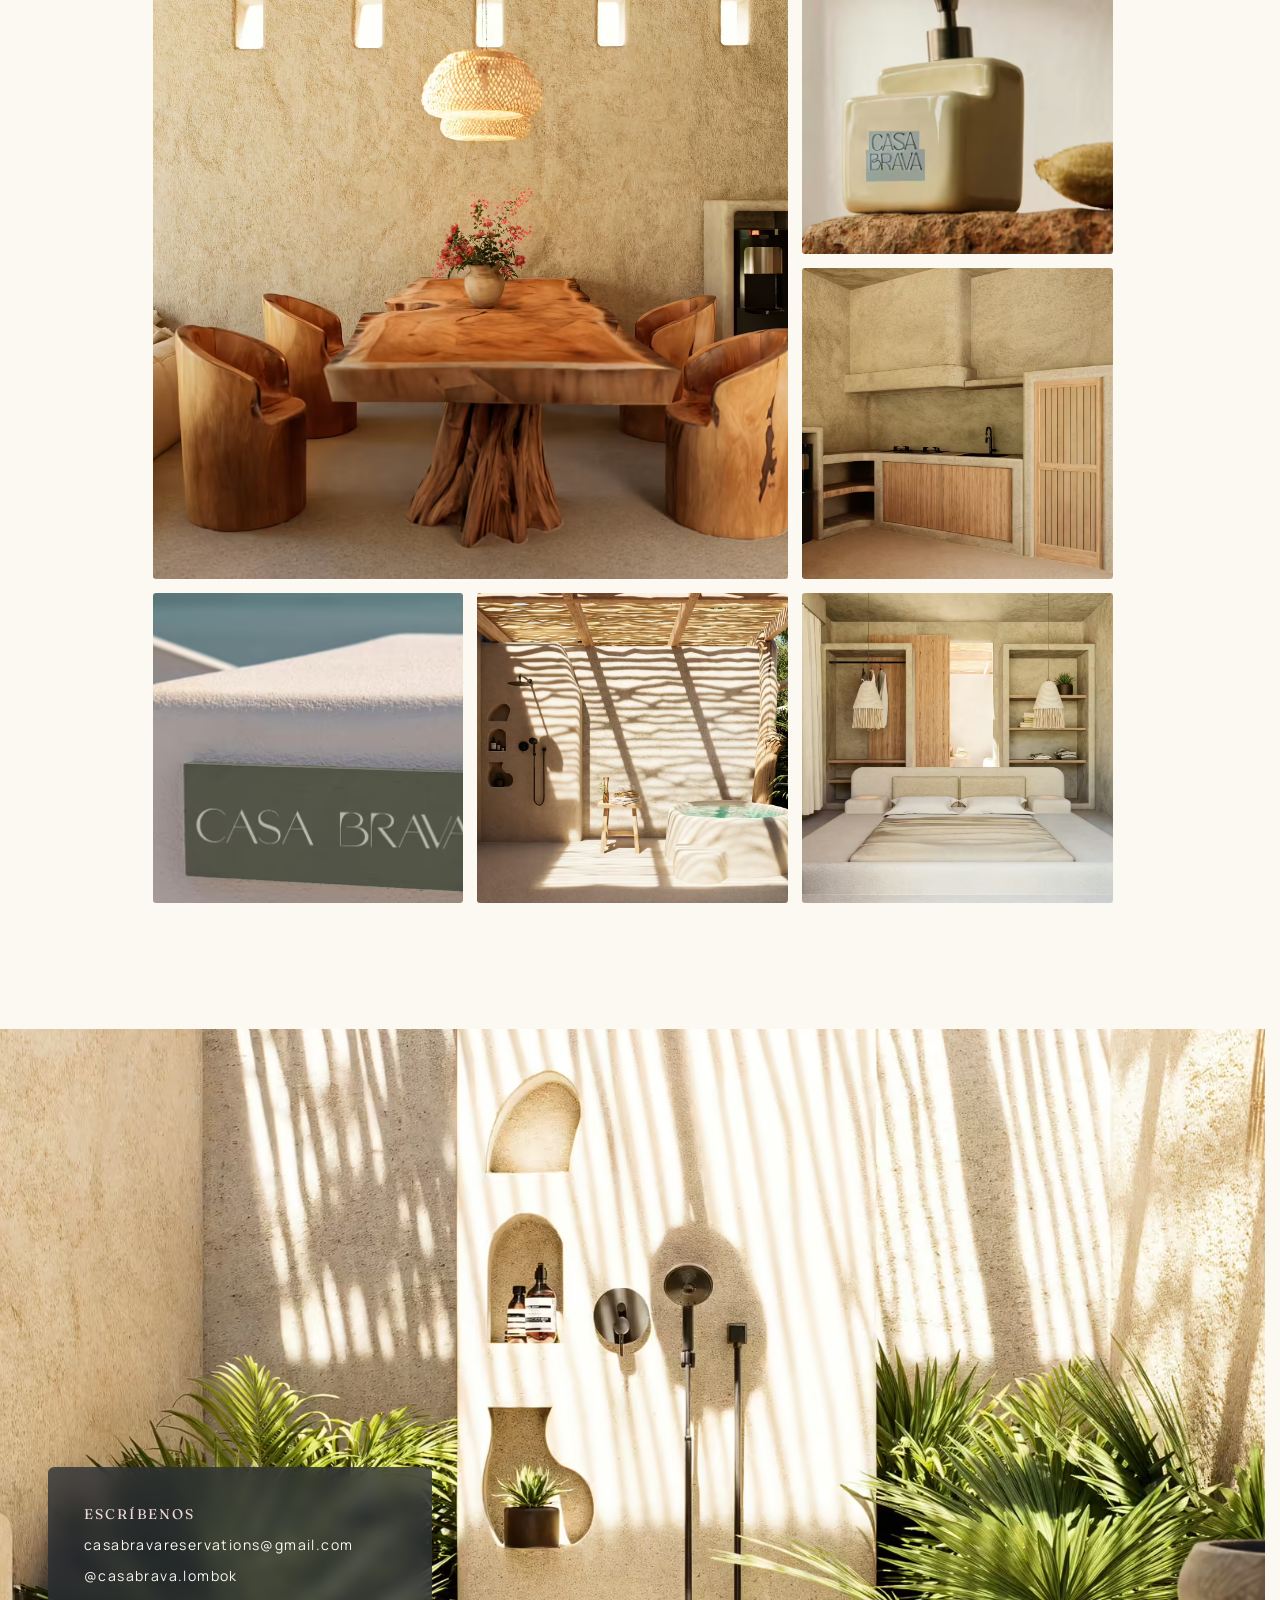
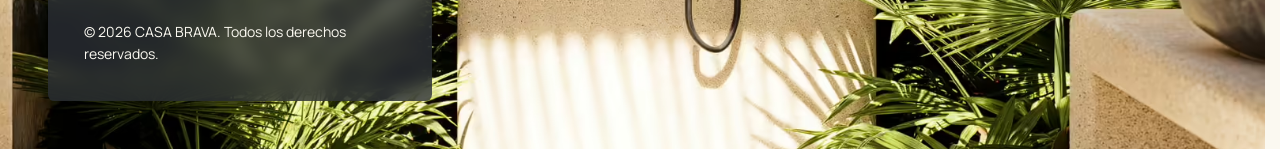
==== commit a0f38fe2: "Rediseño de la sección Alba & Felip y nueva foto de la obra" ====
--- a/html/about.html
+++ b/html/about.html
@@ -166,7 +166,6 @@
                 <h2 class="Founders-title" id="founders-title">Alba &amp; Felip</h2>
                 <p class="Founders-body">Llevamos años viajando, viviendo en villas y contando los lugares que más nos han inspirado. Casa Brava reúne lo que nos enamoró de ellos: la arquitectura, la calma y la cercanía del mar.</p>
                 <p class="Founders-body">No nace de una oficina. Nace de haber vivido, una y otra vez, una sensación que ahora queremos compartir.</p>
-                <p class="Founders-signature">Alba Perarnau &amp; Felip Vives</p>
             </div>
             <ul class="Founders-gallery">
                 <li class="Founders-item">
@@ -206,6 +205,8 @@
                     </figure>
                 </li>
             </ul>
+
+            <p class="Founders-signature">Alba Perarnau &amp; Felip Vives</p>
         </section>
 
         <!-- MATERIALES Y ENTORNO: mosaico de seis fotos con una pieza ancla en 2×2
--- a/css/about.css
+++ b/css/about.css
@@ -768,15 +768,20 @@
 }
 
 /* ==========================================================
-   FUNDADORES — texto corto + cuadrícula 2×2 de cuatro fotografías del
-   mismo tamaño (playa, Raja Ampat, la obra y la moto). Móvil: texto
-   arriba y cuadrícula debajo; desde 900px, texto a la izquierda y
-   cuadrícula a la derecha.
+   FUNDADORES — bloque centrado como Origin y Craft: etiqueta, título,
+   dos párrafos, cuatro fotografías del mismo tamaño (playa, Raja Ampat,
+   la obra y la moto) y la firma. Móvil: cuadrícula 2×2; desde 700px,
+   cuatro en una sola fila.
 ========================================================== */
 .Founders {
-  display: grid;
-  gap: clamp(2rem, 6vh, 3.5rem);
-  padding: clamp(4rem, 12vh, 7rem) clamp(1.5rem, 6vw, 5rem);
+  padding: clamp(4rem, 10vh, 6rem) clamp(1.5rem, 6vw, 5rem);
+  text-align: center;
+  background-color: var(--color-bg);
+}
+
+.Founders-text {
+  max-width: 34rem;
+  margin-inline: auto;
 }
 
 .Founders-eyebrow {
@@ -788,32 +793,37 @@
   color: var(--color-accent);
 }
 
+/* Mismo estilo de título que Craft y Origin, para que la sección se lea
+   como parte de la misma página. */
 .Founders-title {
   margin-top: 0.75rem;
   font-family: var(--font-title);
   font-weight: 300;
-  font-size: clamp(2rem, 5vw, 3.25rem);
-  line-height: 1.2;
+  font-size: clamp(1.4rem, 2.8vw, 2rem);
+  line-height: 1.35;
+  color: var(--color-text);
 }
 
 .Founders-body {
-  margin-top: 1rem;
-  max-width: 30rem;
+  margin-top: 1.25rem;
   font-size: 1.05rem;
   line-height: 1.7;
+  color: var(--color-text);
 }
 
 .Founders-signature {
-  margin-top: 1.5rem;
+  margin-top: 2rem;
   font-family: var(--font-title);
   font-style: italic;
   font-size: 1.05rem;
+  color: var(--color-text);
 }
 
 .Founders-gallery {
   display: grid;
   grid-template-columns: repeat(2, 1fr);
   gap: 0.75rem;
+  margin-top: clamp(2.5rem, 7vh, 4rem);
   list-style: none;
 }
 
@@ -847,14 +857,9 @@
   object-position: 50% 55%;
 }
 
-@media (min-width: 900px) {
-  .Founders {
-    grid-template-columns: minmax(0, 5fr) minmax(0, 7fr);
-    align-items: center;
-    gap: clamp(2rem, 5vw, 5rem);
-  }
-
+@media (min-width: 700px) {
   .Founders-gallery {
-    gap: 1rem;
-  }
-}
+    grid-template-columns: repeat(4, 1fr);
+    gap: clamp(0.75rem, 1.6vw, 1.5rem);
+  }
+}
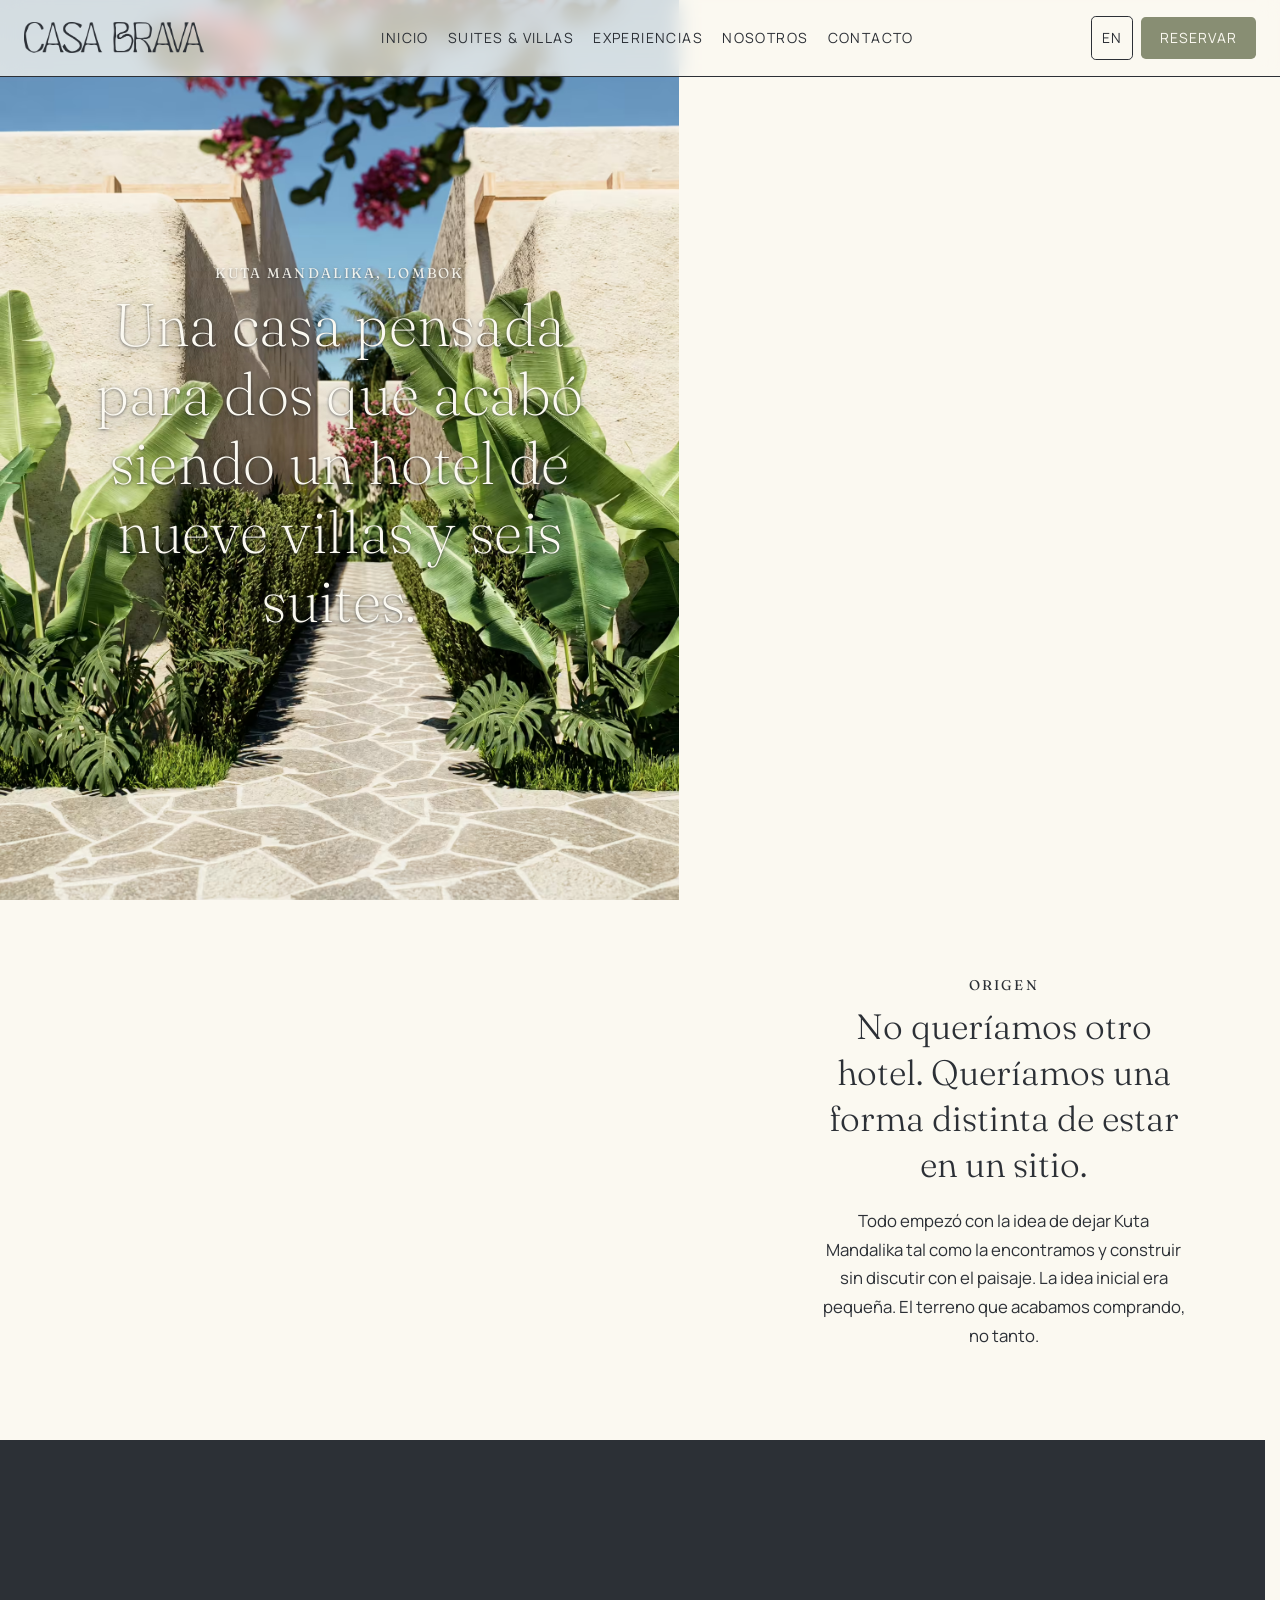
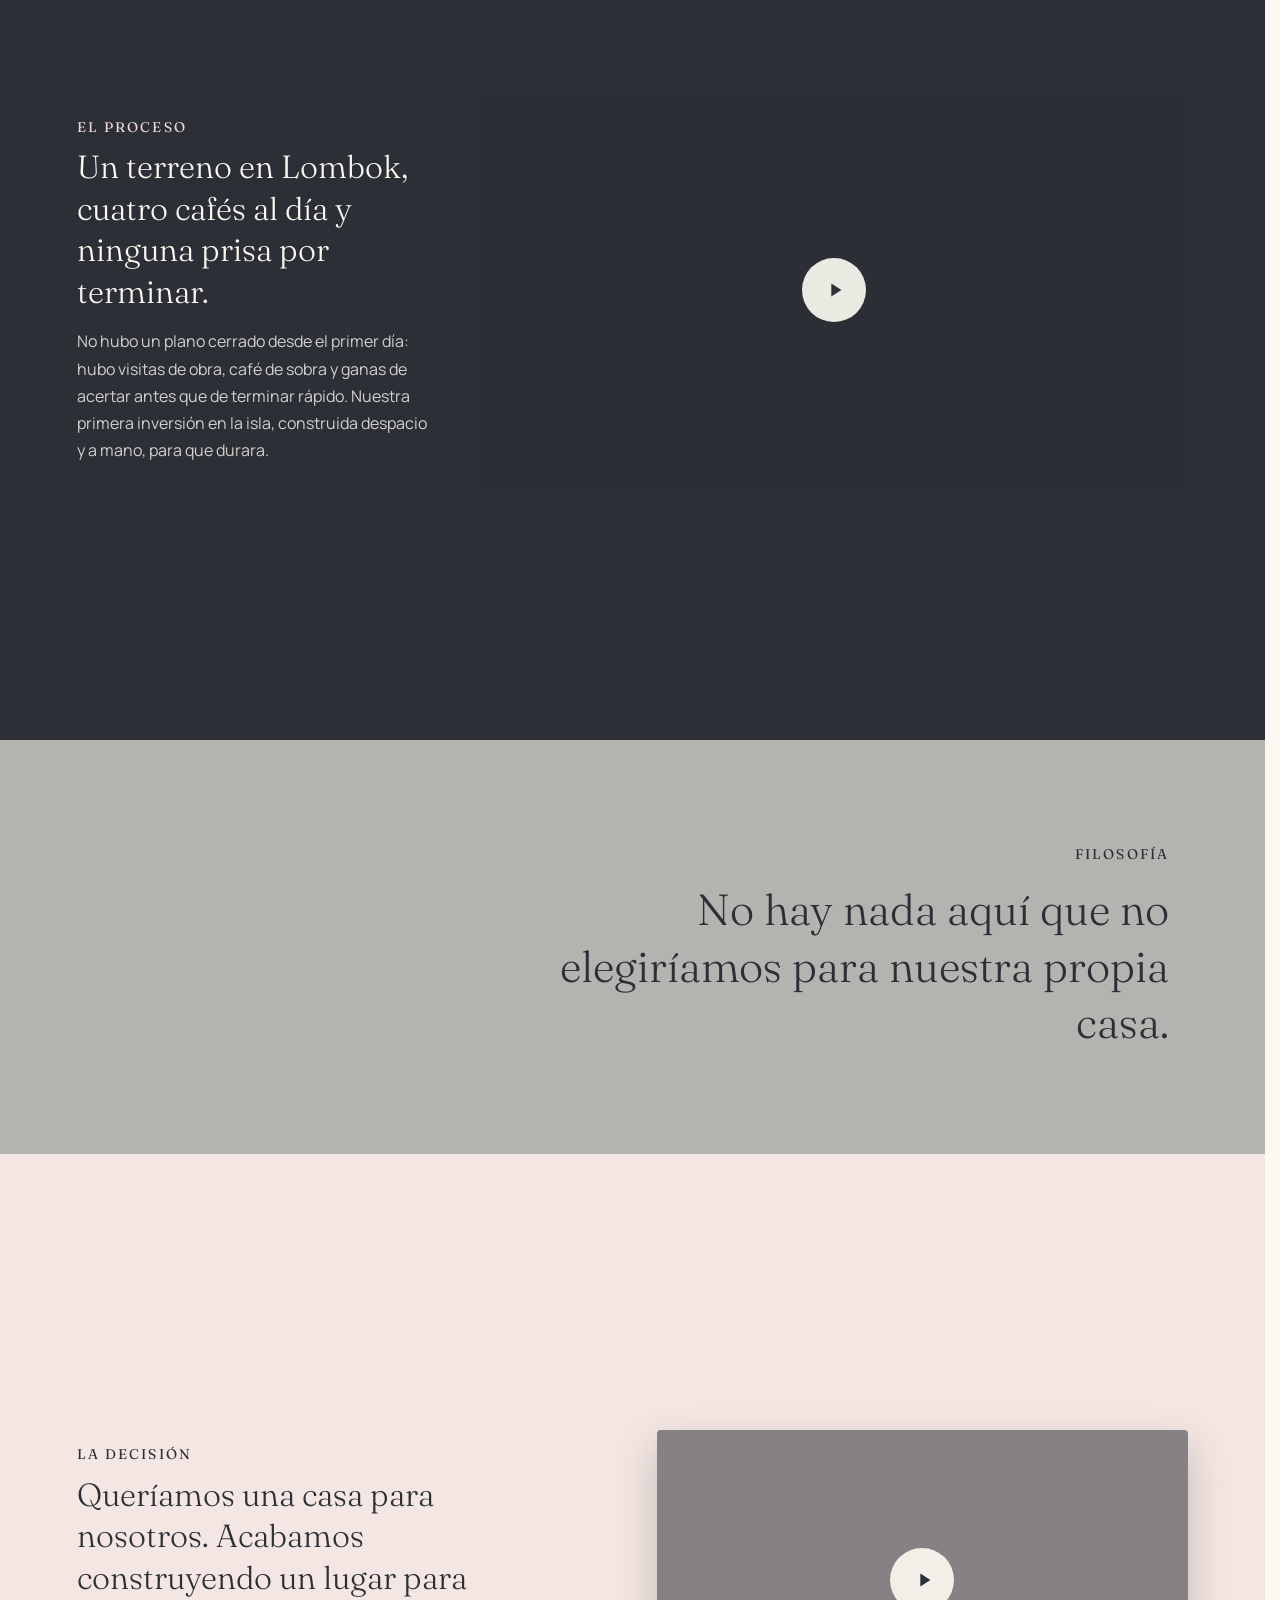
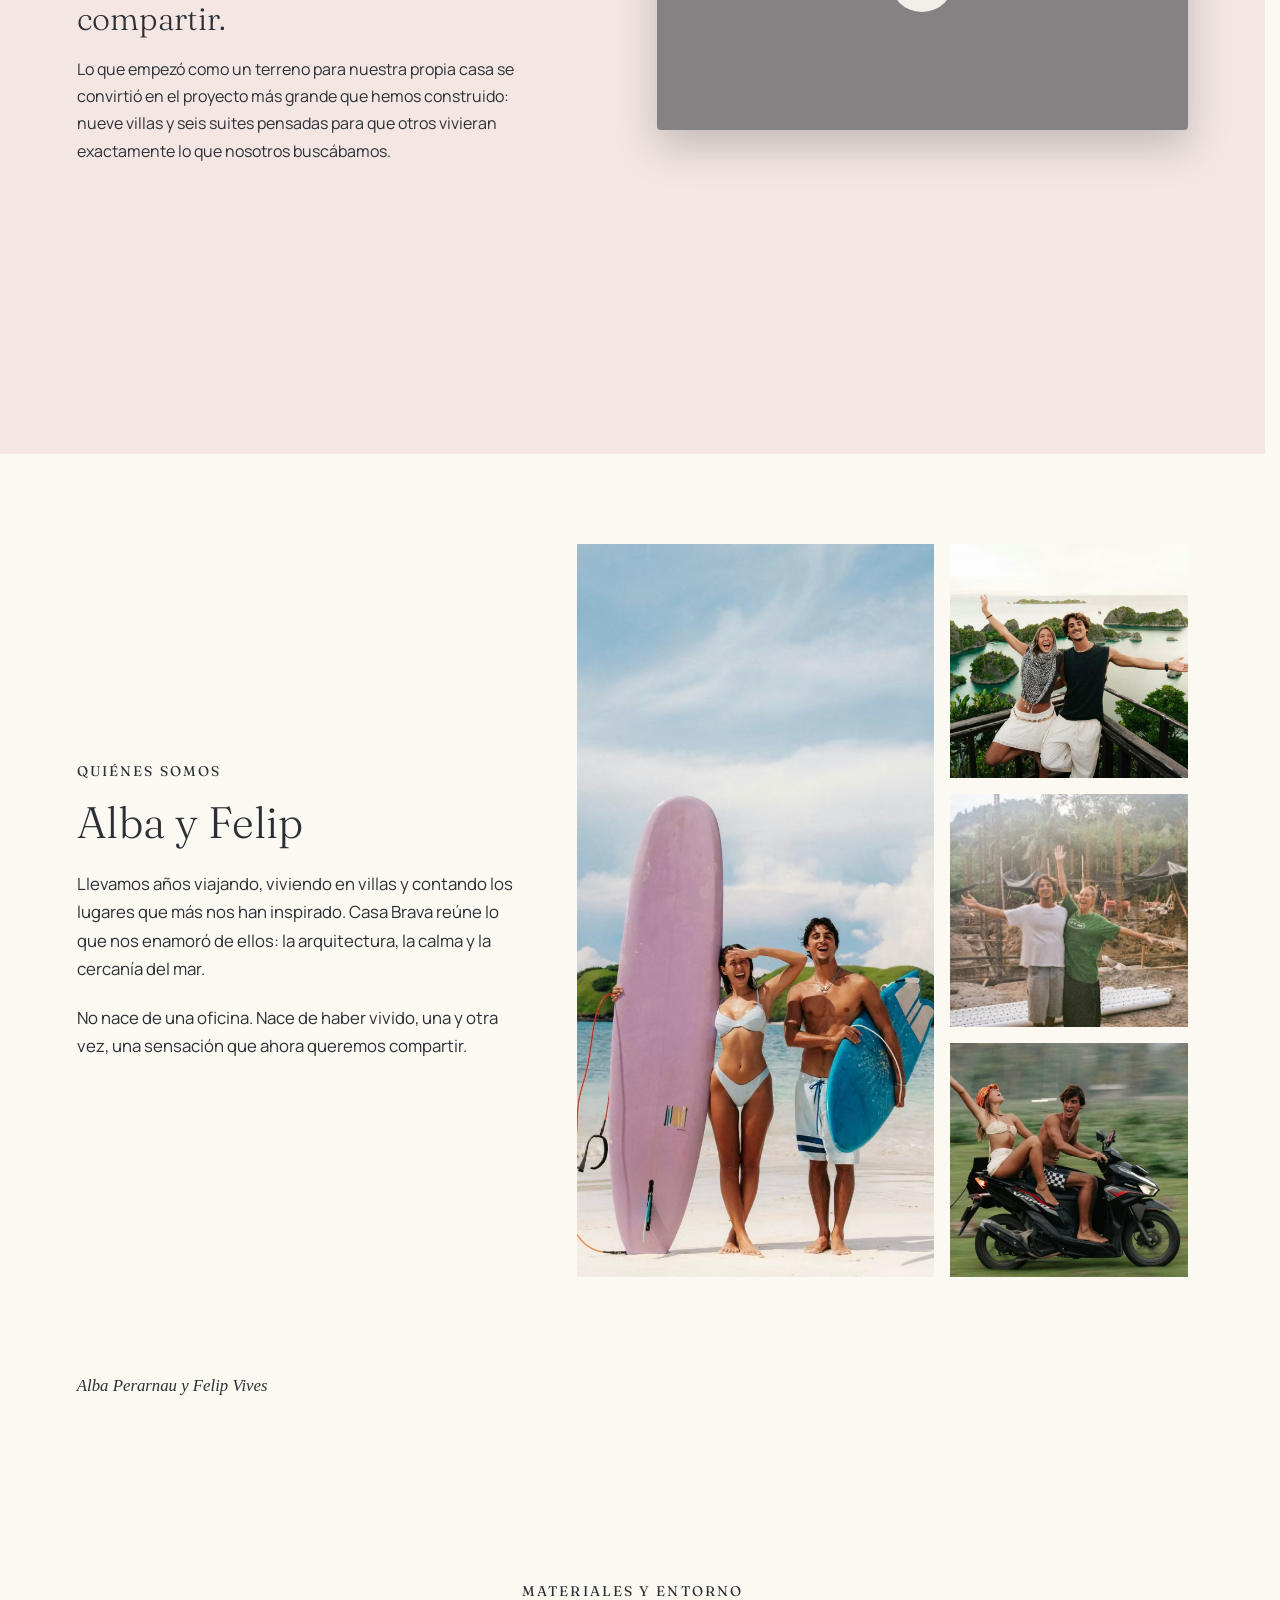
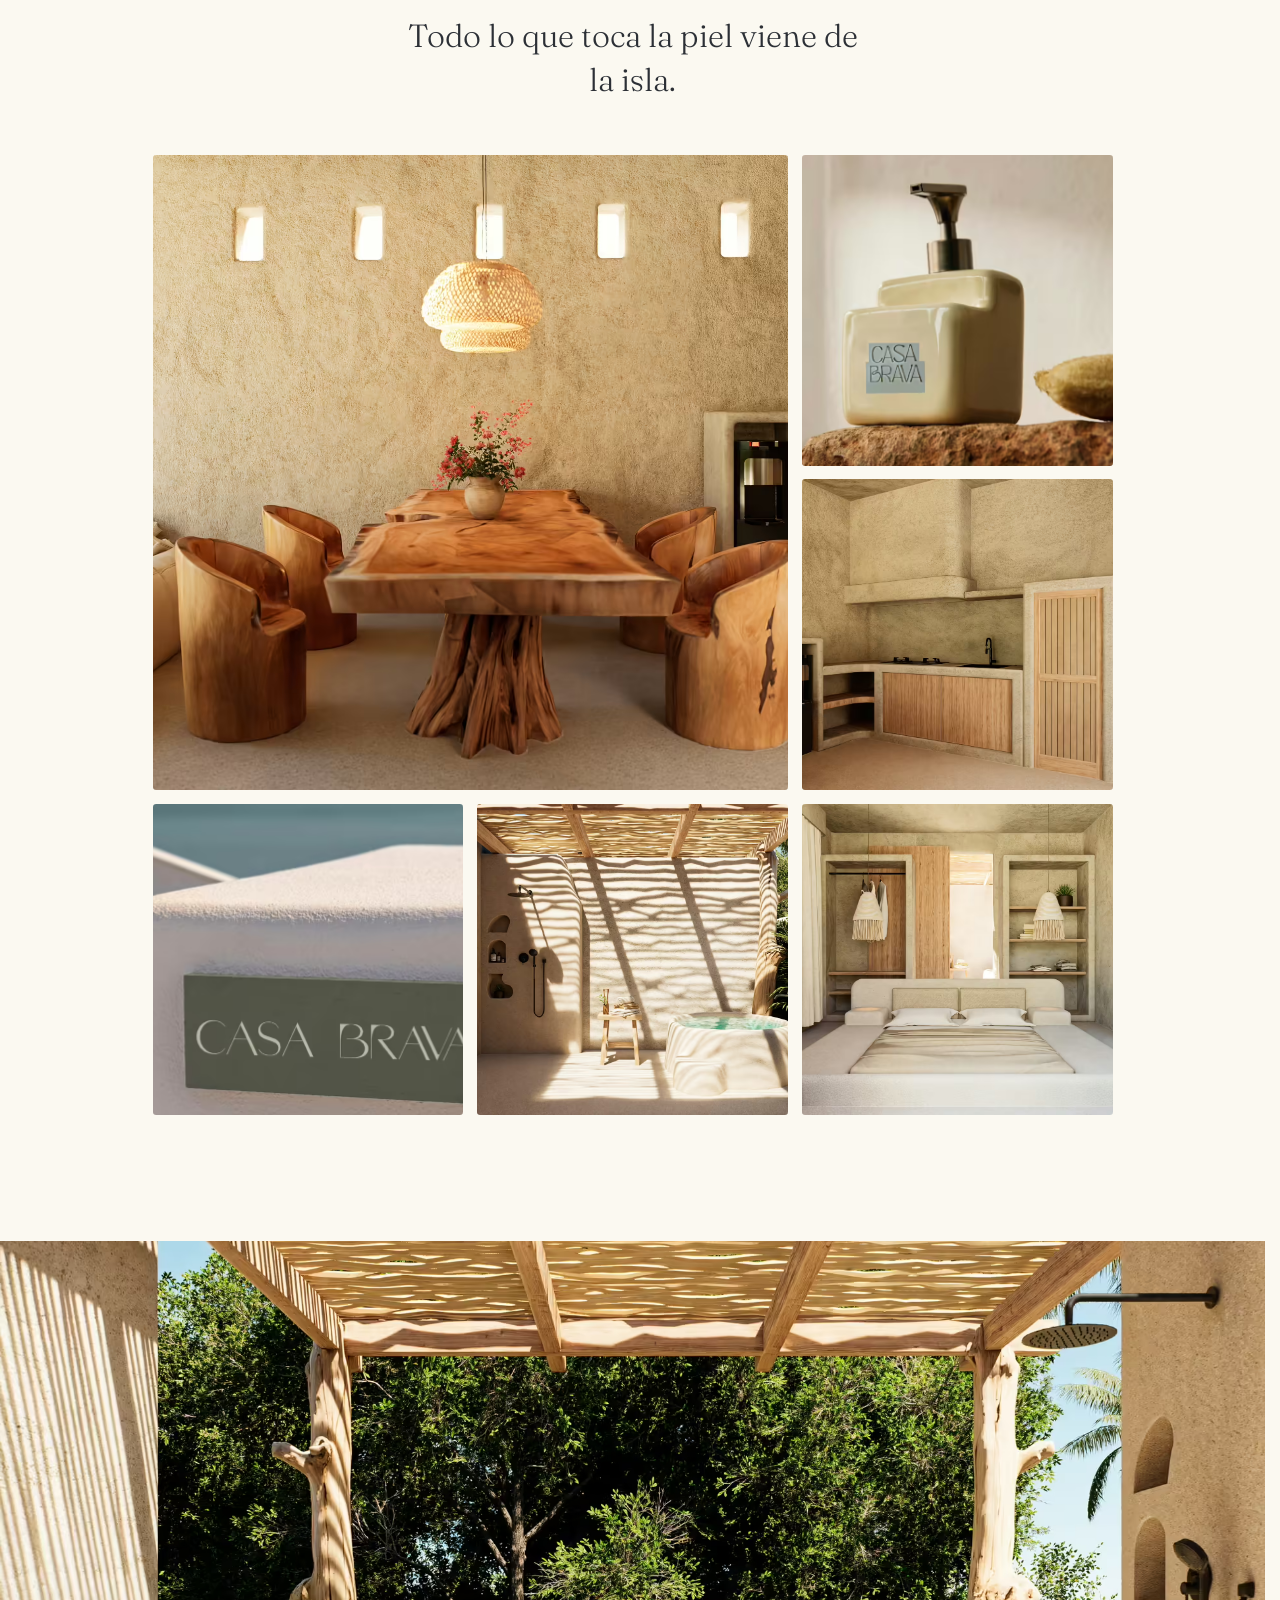
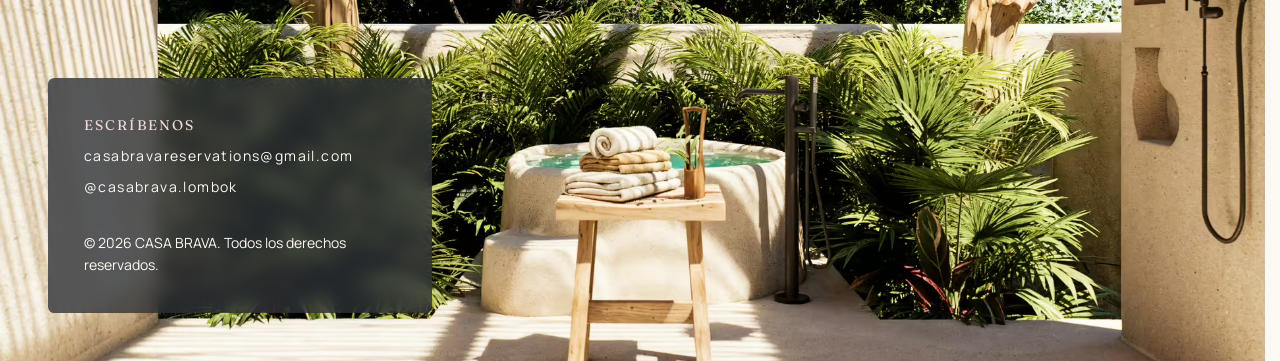
==== commit 112b132a: "Rediseño Alba y Felip: foto vertical con tres apiladas y texto a la izquierda" ====
--- a/html/about.html
+++ b/html/about.html
@@ -157,18 +157,18 @@
             </div>
         </section>
 
-        <!-- FUNDADORES: Alba y Felip. Tres fotografías personales (playa, Raja
+        <!-- FUNDADORES: Alba y Felip. Cuatro fotografías personales (playa, Raja
              Ampat, moto por Lombok) con un texto corto; da cara humana a la
              historia sin convertir la página en una ficha de equipo. -->
         <section class="Founders" aria-labelledby="founders-title">
             <div class="Founders-text">
                 <span class="Founders-eyebrow">Quiénes somos</span>
-                <h2 class="Founders-title" id="founders-title">Alba &amp; Felip</h2>
+                <h2 class="Founders-title" id="founders-title">Alba y Felip</h2>
                 <p class="Founders-body">Llevamos años viajando, viviendo en villas y contando los lugares que más nos han inspirado. Casa Brava reúne lo que nos enamoró de ellos: la arquitectura, la calma y la cercanía del mar.</p>
                 <p class="Founders-body">No nace de una oficina. Nace de haber vivido, una y otra vez, una sensación que ahora queremos compartir.</p>
             </div>
             <ul class="Founders-gallery">
-                <li class="Founders-item">
+                <li class="Founders-item Founders-item--tall">
                     <figure class="Founders-figure">
                         <picture>
                             <source srcset="../assets/images/about/fundadores-playa.avif" type="image/avif">
@@ -206,7 +206,7 @@
                 </li>
             </ul>
 
-            <p class="Founders-signature">Alba Perarnau &amp; Felip Vives</p>
+            <p class="Founders-signature">Alba Perarnau y Felip Vives</p>
         </section>
 
         <!-- MATERIALES Y ENTORNO: mosaico de seis fotos con una pieza ancla en 2×2
--- a/css/about.css
+++ b/css/about.css
@@ -768,20 +768,18 @@
 }
 
 /* ==========================================================
-   FUNDADORES — bloque centrado como Origin y Craft: etiqueta, título,
-   dos párrafos, cuatro fotografías del mismo tamaño (playa, Raja Ampat,
-   la obra y la moto) y la firma. Móvil: cuadrícula 2×2; desde 700px,
-   cuatro en una sola fila.
+   FUNDADORES — texto a la izquierda y, a la derecha, una foto vertical
+   (la de la playa) con las otras tres apiladas a su lado. La cuadrícula
+   tiene proporción 5/6 con columnas 3fr/2fr: la vertical ocupa casi
+   exactamente su proporción original y las tres pequeñas salen
+   cuadradas, de modo que suman la misma altura que la grande. Móvil:
+   texto arriba y fotos debajo; desde 900px, lado a lado.
 ========================================================== */
 .Founders {
+  display: grid;
+  gap: clamp(2rem, 6vh, 3.5rem);
   padding: clamp(4rem, 10vh, 6rem) clamp(1.5rem, 6vw, 5rem);
-  text-align: center;
   background-color: var(--color-bg);
-}
-
-.Founders-text {
-  max-width: 34rem;
-  margin-inline: auto;
 }
 
 .Founders-eyebrow {
@@ -793,19 +791,18 @@
   color: var(--color-accent);
 }
 
-/* Mismo estilo de título que Craft y Origin, para que la sección se lea
-   como parte de la misma página. */
 .Founders-title {
   margin-top: 0.75rem;
   font-family: var(--font-title);
   font-weight: 300;
-  font-size: clamp(1.4rem, 2.8vw, 2rem);
-  line-height: 1.35;
+  font-size: clamp(1.8rem, 3.6vw, 2.75rem);
+  line-height: 1.25;
   color: var(--color-text);
 }
 
 .Founders-body {
   margin-top: 1.25rem;
+  max-width: 30rem;
   font-size: 1.05rem;
   line-height: 1.7;
   color: var(--color-text);
@@ -821,23 +818,32 @@
 
 .Founders-gallery {
   display: grid;
-  grid-template-columns: repeat(2, 1fr);
+  grid-template-columns: 3fr 2fr;
+  grid-template-rows: repeat(3, 1fr);
   gap: 0.75rem;
-  margin-top: clamp(2.5rem, 7vh, 4rem);
+  aspect-ratio: 5 / 6;
   list-style: none;
 }
 
-.Founders-figure {
+.Founders-item {
+  min-height: 0;
+}
+
+.Founders-item--tall {
+  grid-row: 1 / 4;
+}
+
+.Founders-figure,
+.Founders-figure picture {
+  display: block;
+  height: 100%;
   overflow: hidden;
 }
 
-/* Cuatro cuadrados idénticos: ninguna foto destaca sobre otra. Cada una
-   ajusta su encuadre (object-position) para no cortar a las personas. */
 .Founders-img {
   display: block;
   width: 100%;
-  height: auto;
-  aspect-ratio: 1 / 1;
+  height: 100%;
   object-fit: cover;
 }
 
@@ -857,9 +863,14 @@
   object-position: 50% 55%;
 }
 
-@media (min-width: 700px) {
+@media (min-width: 900px) {
+  .Founders {
+    grid-template-columns: minmax(0, 5fr) minmax(0, 7fr);
+    align-items: center;
+    gap: clamp(2rem, 5vw, 5rem);
+  }
+
   .Founders-gallery {
-    grid-template-columns: repeat(4, 1fr);
-    gap: clamp(0.75rem, 1.6vw, 1.5rem);
-  }
-}
+    gap: 1rem;
+  }
+}
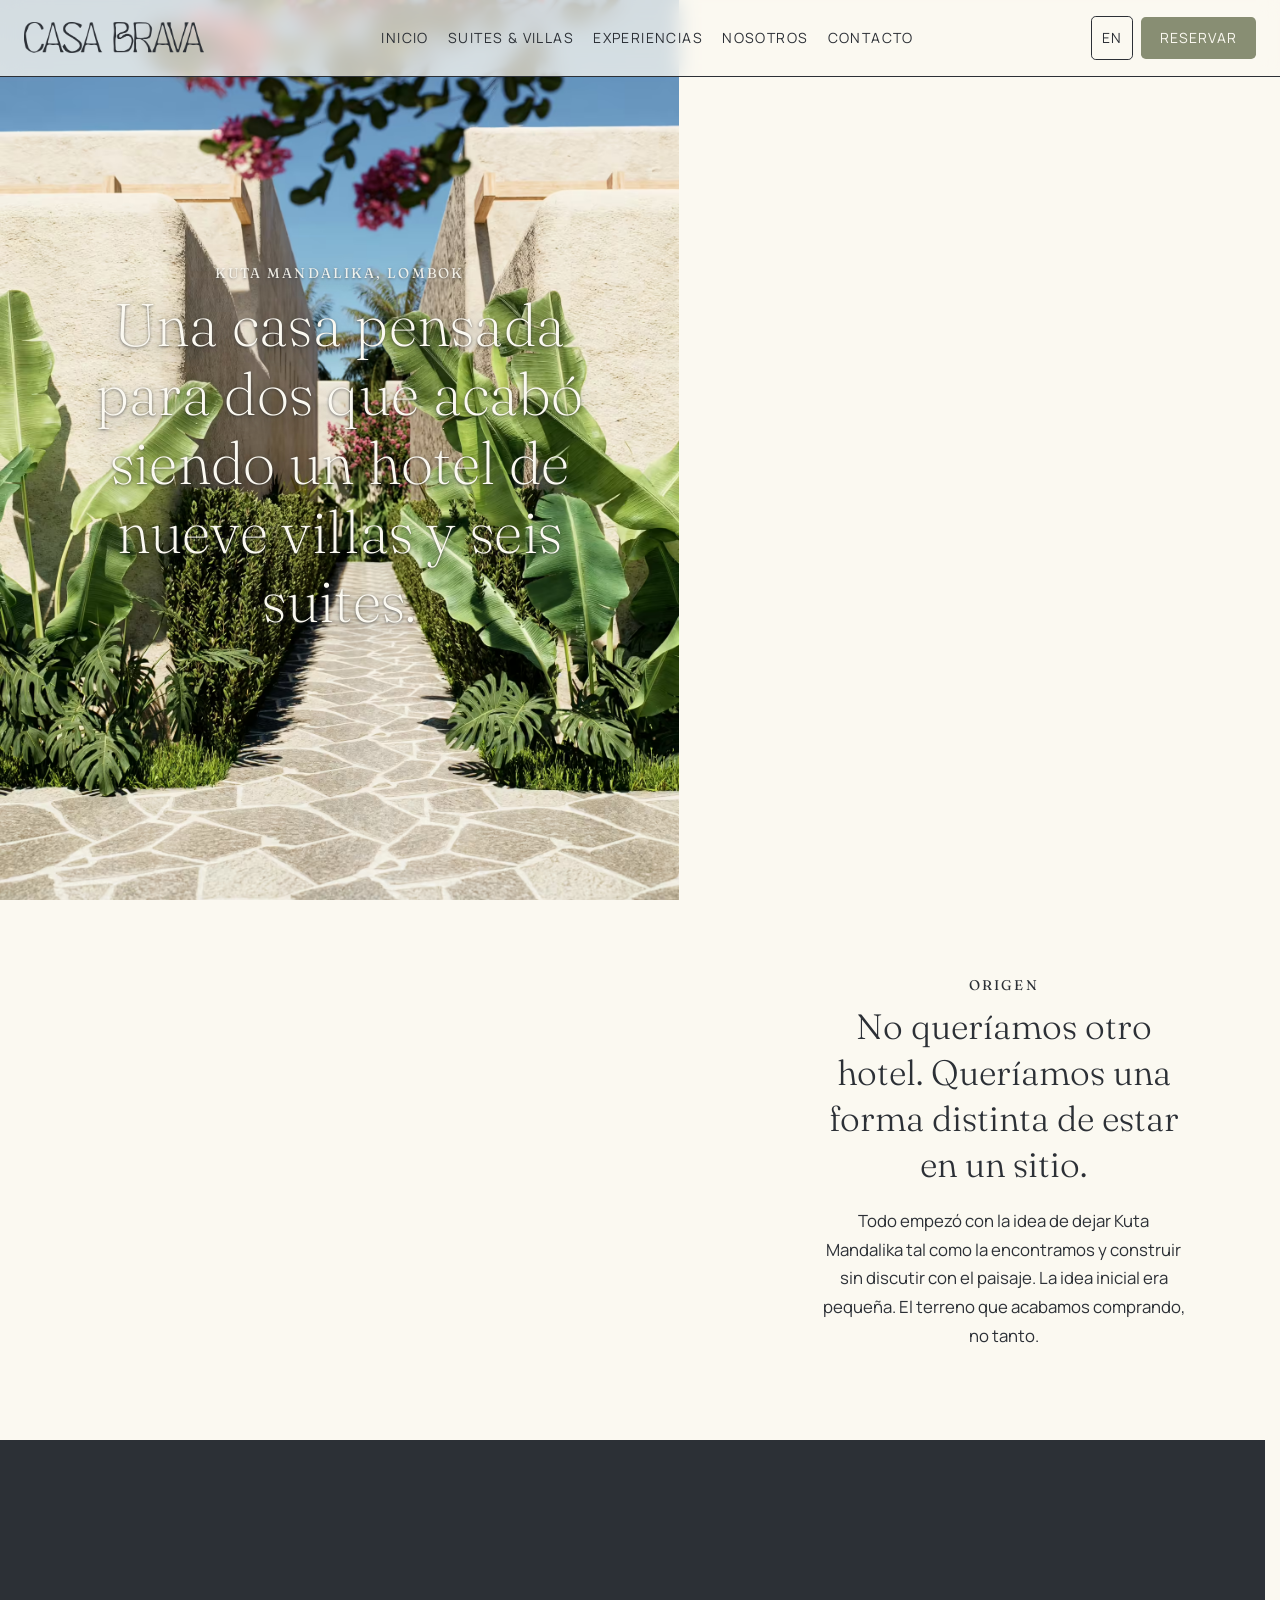
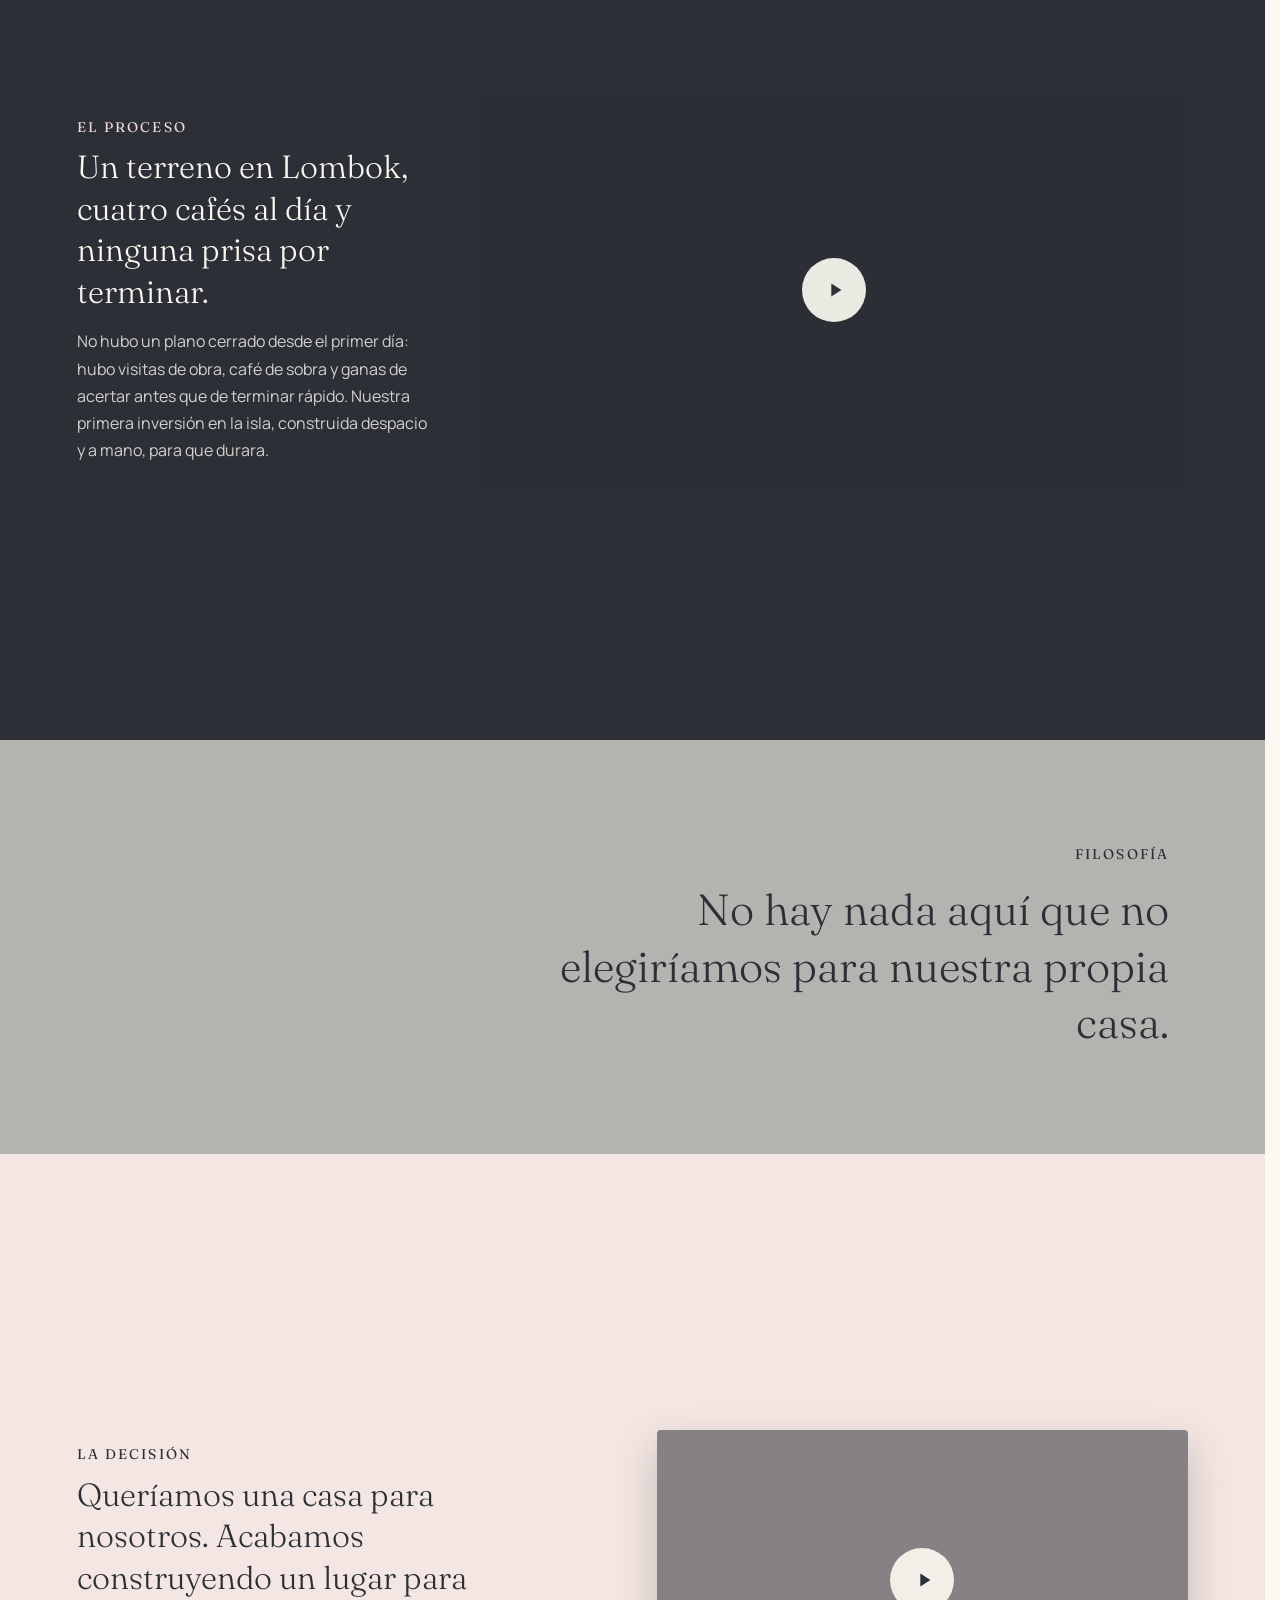
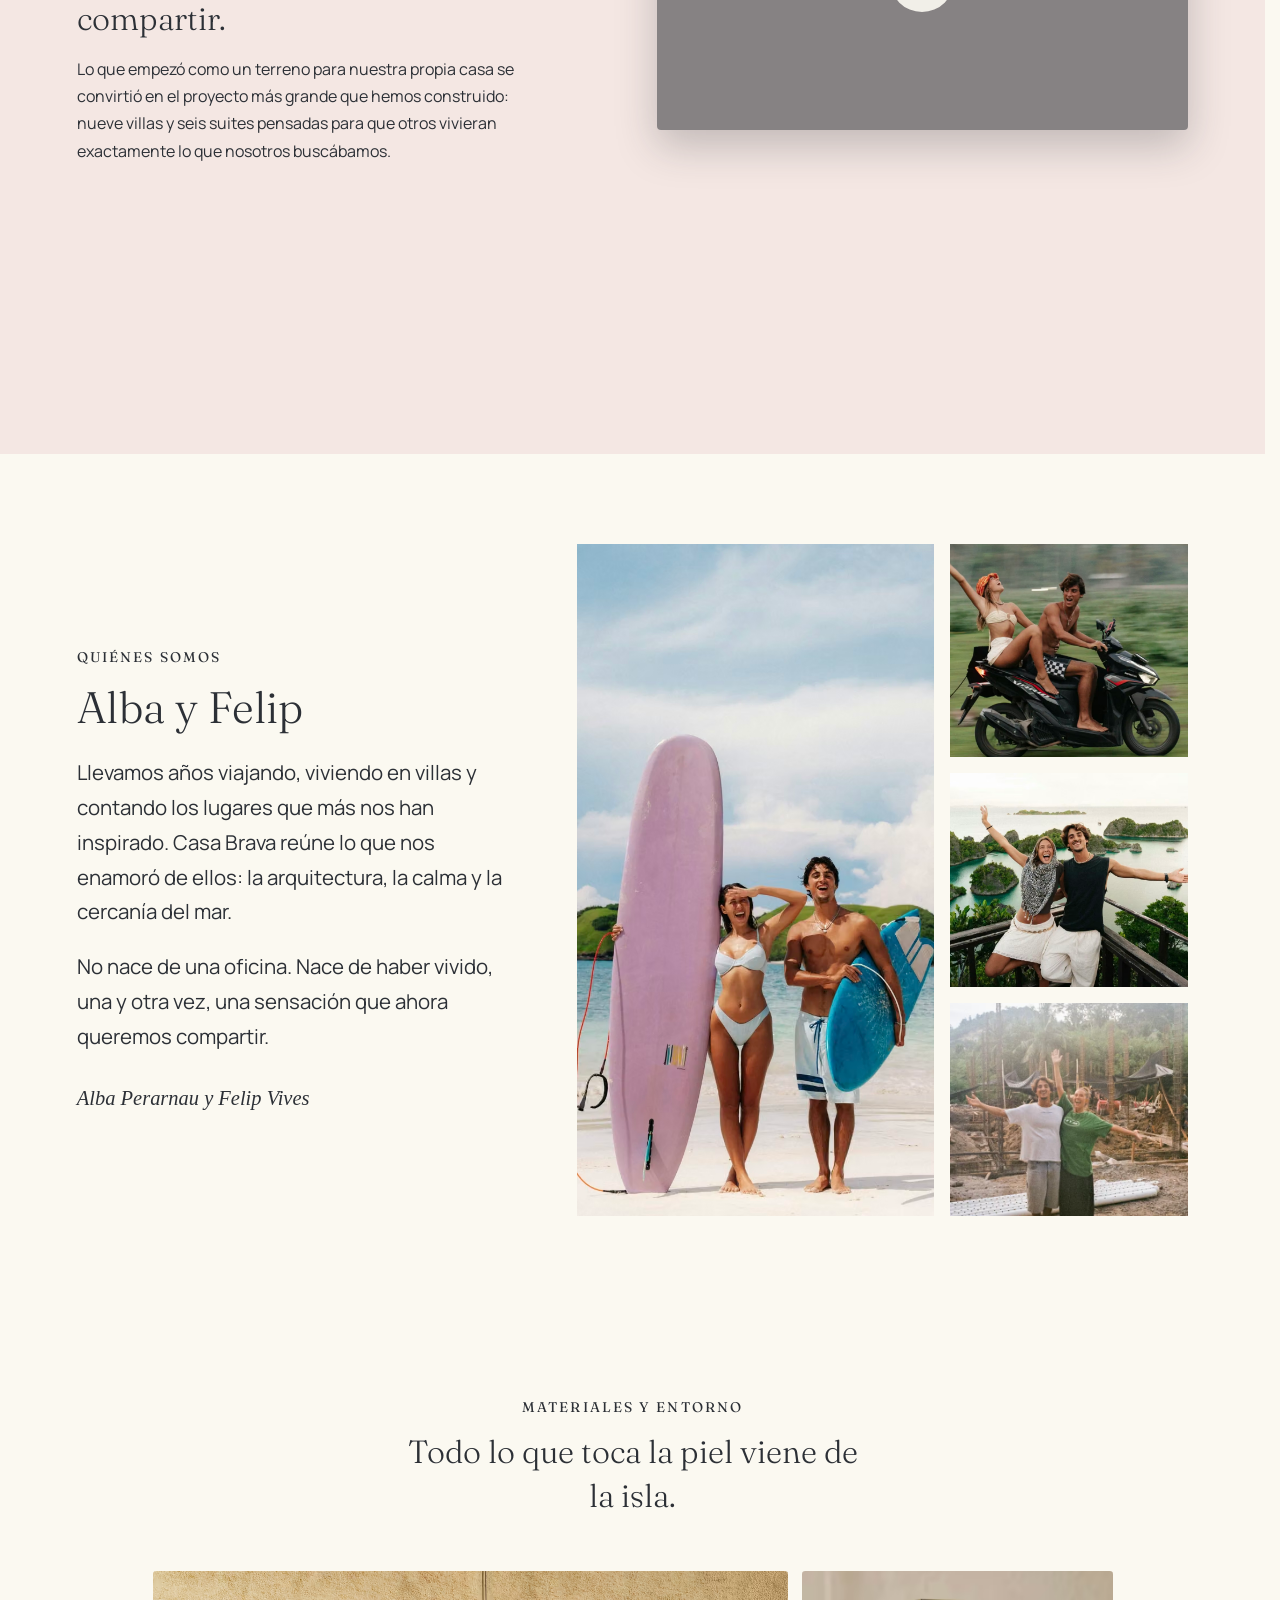
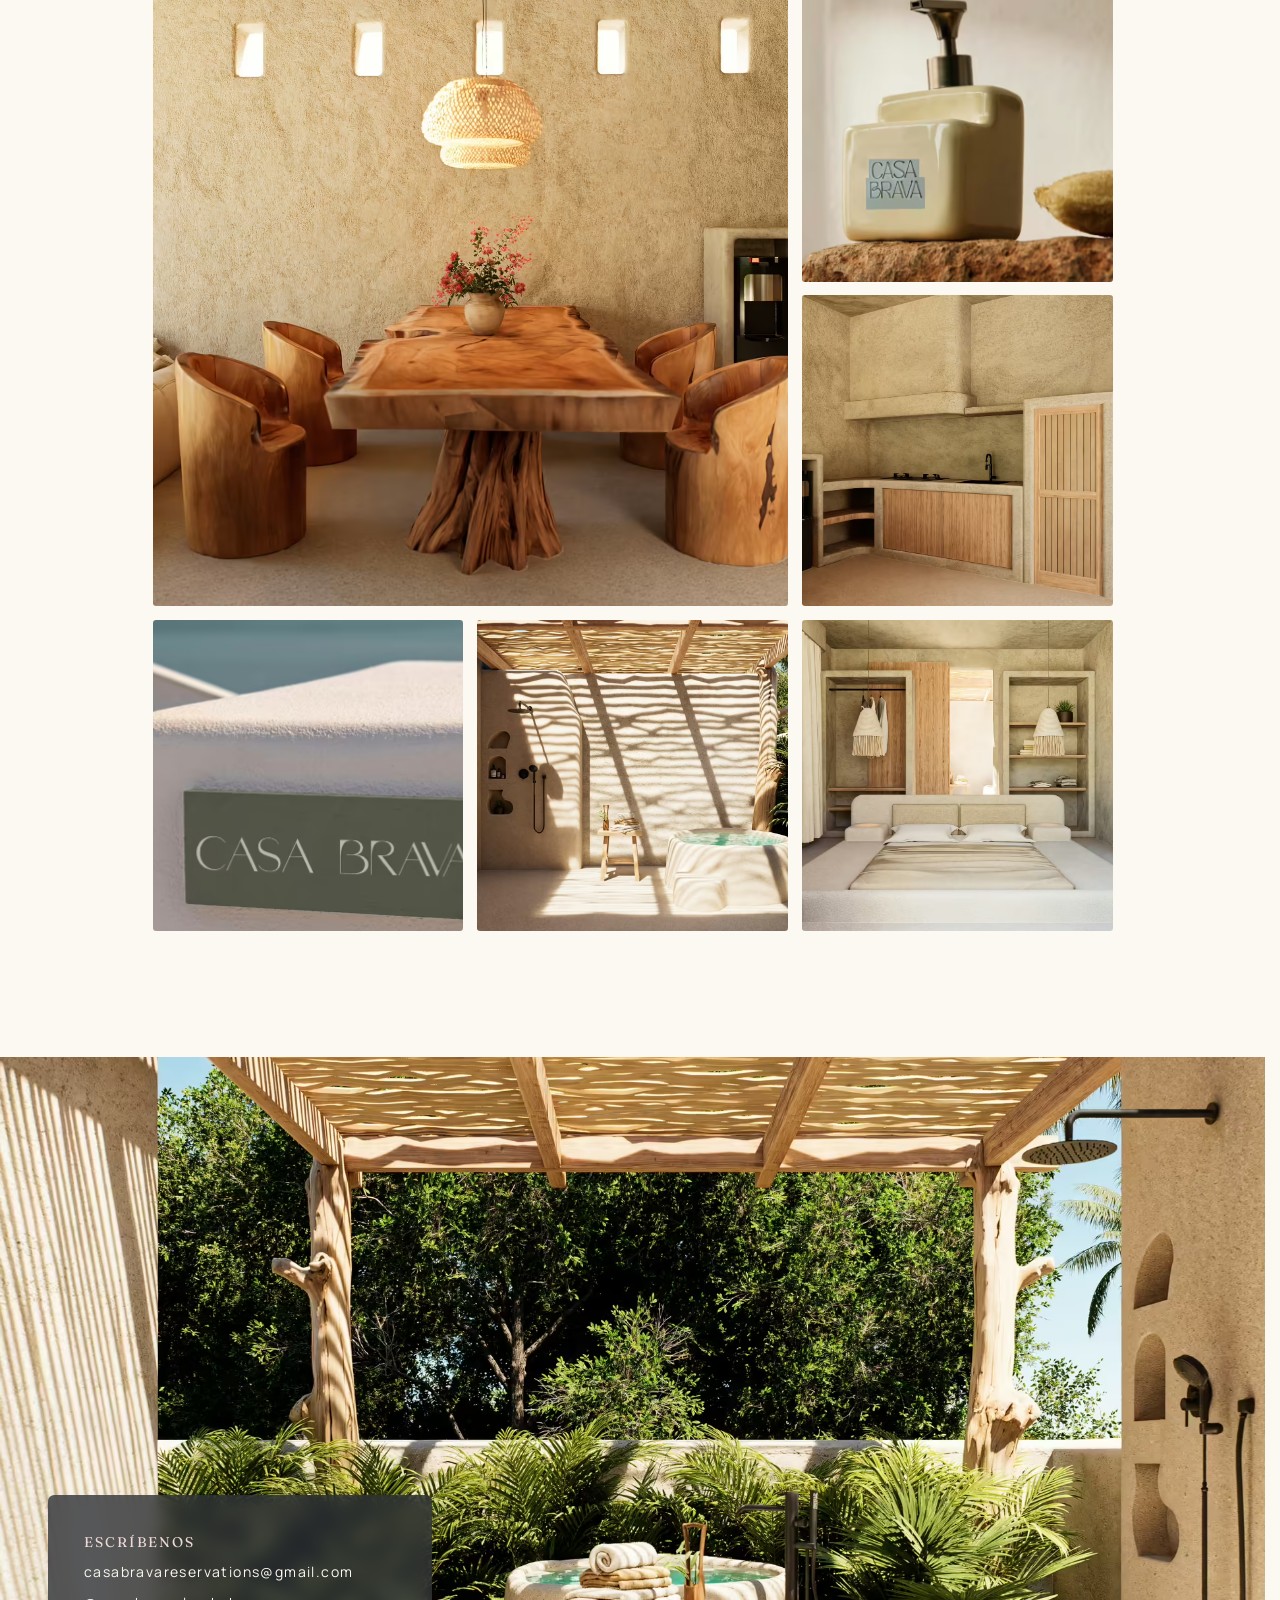
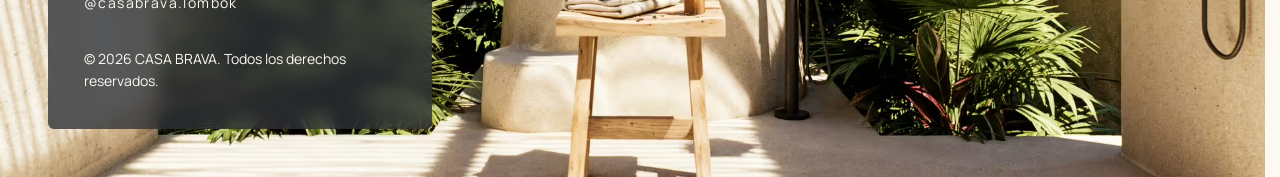
==== commit 46e89e5e: "Alba y Felip: firma bajo el texto, texto mayor, foto menos alargada y nuevo orden" ====
--- a/html/about.html
+++ b/html/about.html
@@ -166,6 +166,7 @@
                 <h2 class="Founders-title" id="founders-title">Alba y Felip</h2>
                 <p class="Founders-body">Llevamos años viajando, viviendo en villas y contando los lugares que más nos han inspirado. Casa Brava reúne lo que nos enamoró de ellos: la arquitectura, la calma y la cercanía del mar.</p>
                 <p class="Founders-body">No nace de una oficina. Nace de haber vivido, una y otra vez, una sensación que ahora queremos compartir.</p>
+                <p class="Founders-signature">Alba Perarnau y Felip Vives</p>
             </div>
             <ul class="Founders-gallery">
                 <li class="Founders-item Founders-item--tall">
@@ -180,6 +181,15 @@
                 <li class="Founders-item">
                     <figure class="Founders-figure">
                         <picture>
+                            <source srcset="../assets/images/about/fundadores-moto.avif" type="image/avif">
+                            <source srcset="../assets/images/about/fundadores-moto.webp" type="image/webp">
+                            <img src="../assets/images/about/fundadores-moto.jpg" alt="Alba y Felip en moto por los campos de Lombok" class="Founders-img Founders-img--moto" width="824" height="1120" loading="lazy" decoding="async">
+                        </picture>
+                    </figure>
+                </li>
+                <li class="Founders-item">
+                    <figure class="Founders-figure">
+                        <picture>
                             <source srcset="../assets/images/about/fundadores-raja-ampat.avif" type="image/avif">
                             <source srcset="../assets/images/about/fundadores-raja-ampat.webp" type="image/webp">
                             <img src="../assets/images/about/fundadores-raja-ampat.jpg" alt="Alba y Felip con los brazos abiertos sobre un mirador frente a las islas de Raja Ampat" class="Founders-img Founders-img--raja" width="834" height="1110" loading="lazy" decoding="async">
@@ -195,18 +205,7 @@
                         </picture>
                     </figure>
                 </li>
-                <li class="Founders-item">
-                    <figure class="Founders-figure">
-                        <picture>
-                            <source srcset="../assets/images/about/fundadores-moto.avif" type="image/avif">
-                            <source srcset="../assets/images/about/fundadores-moto.webp" type="image/webp">
-                            <img src="../assets/images/about/fundadores-moto.jpg" alt="Alba y Felip en moto por los campos de Lombok" class="Founders-img Founders-img--moto" width="824" height="1120" loading="lazy" decoding="async">
-                        </picture>
-                    </figure>
-                </li>
             </ul>
-
-            <p class="Founders-signature">Alba Perarnau y Felip Vives</p>
         </section>
 
         <!-- MATERIALES Y ENTORNO: mosaico de seis fotos con una pieza ancla en 2×2
--- a/css/about.css
+++ b/css/about.css
@@ -770,9 +770,9 @@
 /* ==========================================================
    FUNDADORES — texto a la izquierda y, a la derecha, una foto vertical
    (la de la playa) con las otras tres apiladas a su lado. La cuadrícula
-   tiene proporción 5/6 con columnas 3fr/2fr: la vertical ocupa casi
-   exactamente su proporción original y las tres pequeñas salen
-   cuadradas, de modo que suman la misma altura que la grande. Móvil:
+   tiene proporción 10/11 con columnas 3fr/2fr: la vertical es algo
+   menos alargada que la foto original (se recorta un poco por arriba) y
+   las tres pequeñas suman exactamente su misma altura. Móvil:
    texto arriba y fotos debajo; desde 900px, lado a lado.
 ========================================================== */
 .Founders {
@@ -802,17 +802,17 @@
 
 .Founders-body {
   margin-top: 1.25rem;
-  max-width: 30rem;
-  font-size: 1.05rem;
+  max-width: 32rem;
+  font-size: clamp(1.15rem, 1.6vw, 1.35rem);
   line-height: 1.7;
   color: var(--color-text);
 }
 
 .Founders-signature {
-  margin-top: 2rem;
+  margin-top: 1.75rem;
   font-family: var(--font-title);
   font-style: italic;
-  font-size: 1.05rem;
+  font-size: clamp(1.15rem, 1.6vw, 1.35rem);
   color: var(--color-text);
 }
 
@@ -821,7 +821,7 @@
   grid-template-columns: 3fr 2fr;
   grid-template-rows: repeat(3, 1fr);
   gap: 0.75rem;
-  aspect-ratio: 5 / 6;
+  aspect-ratio: 10 / 11;
   list-style: none;
 }
 
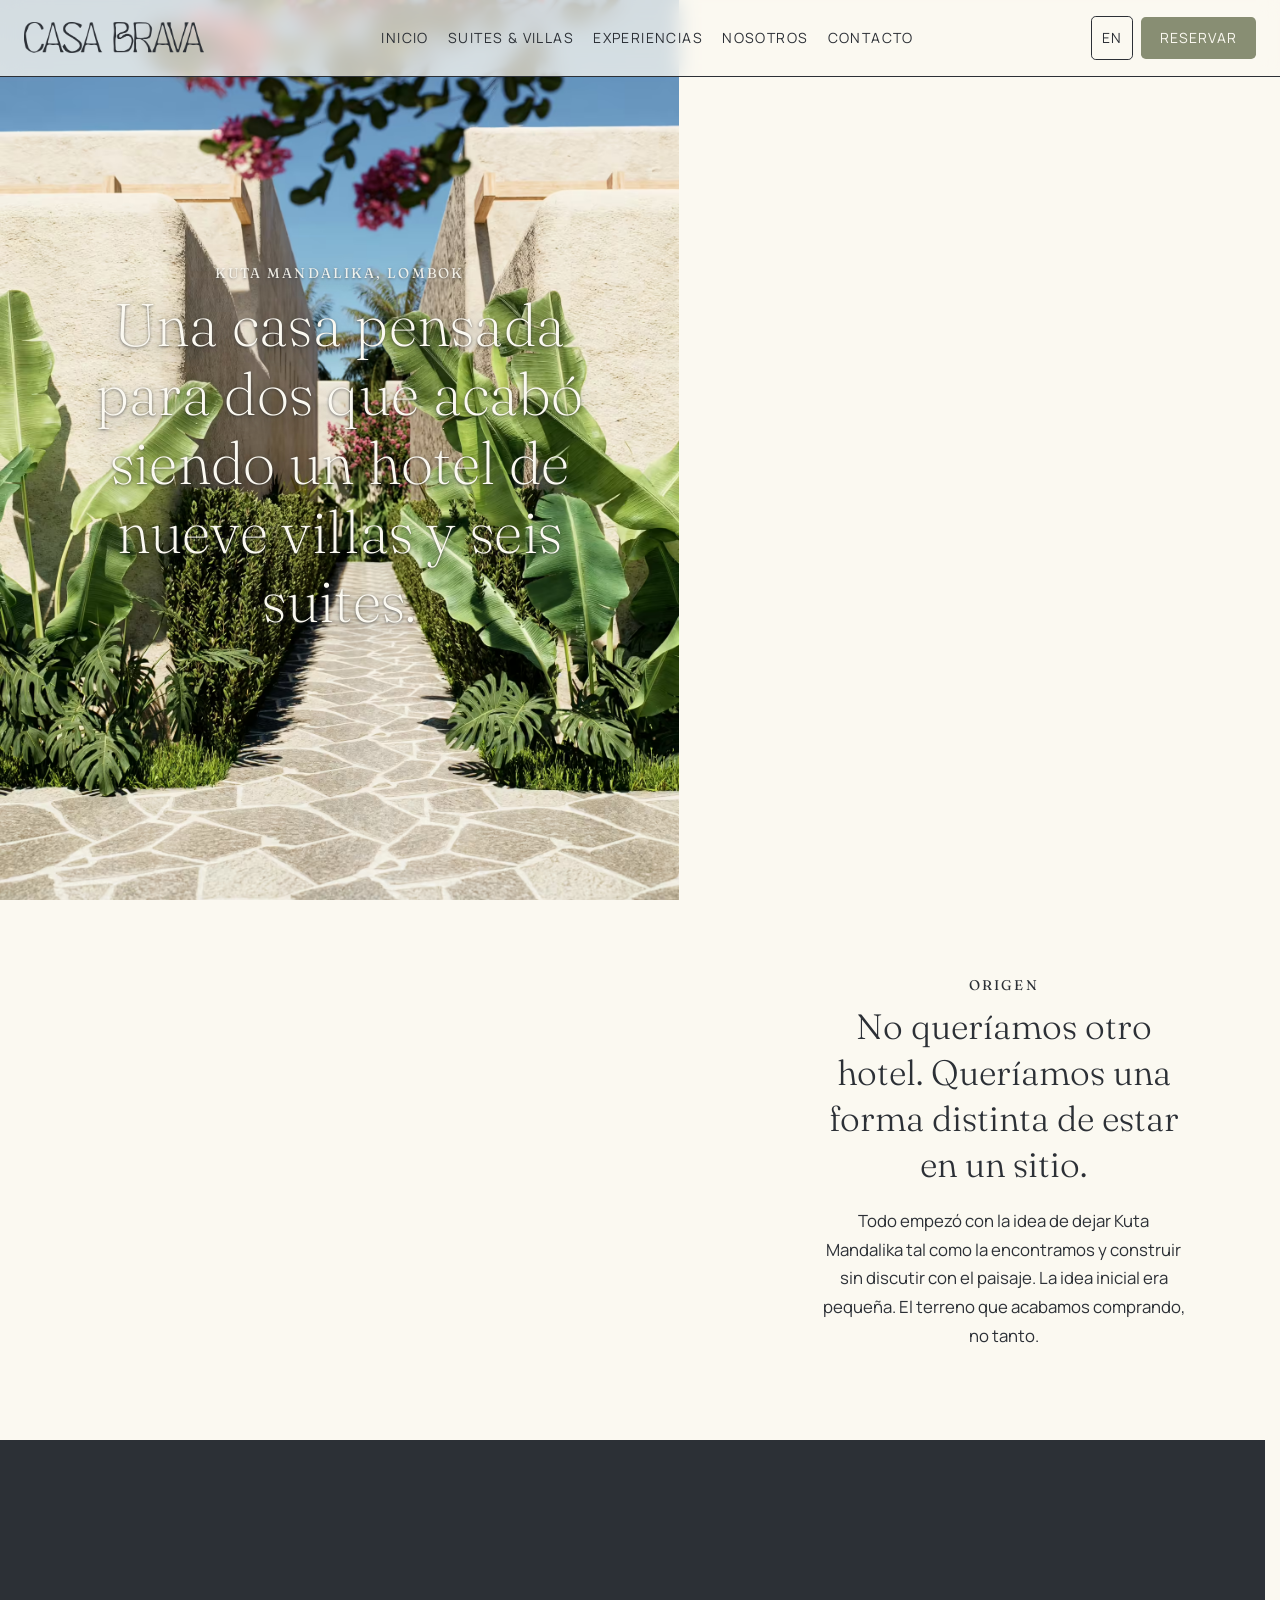
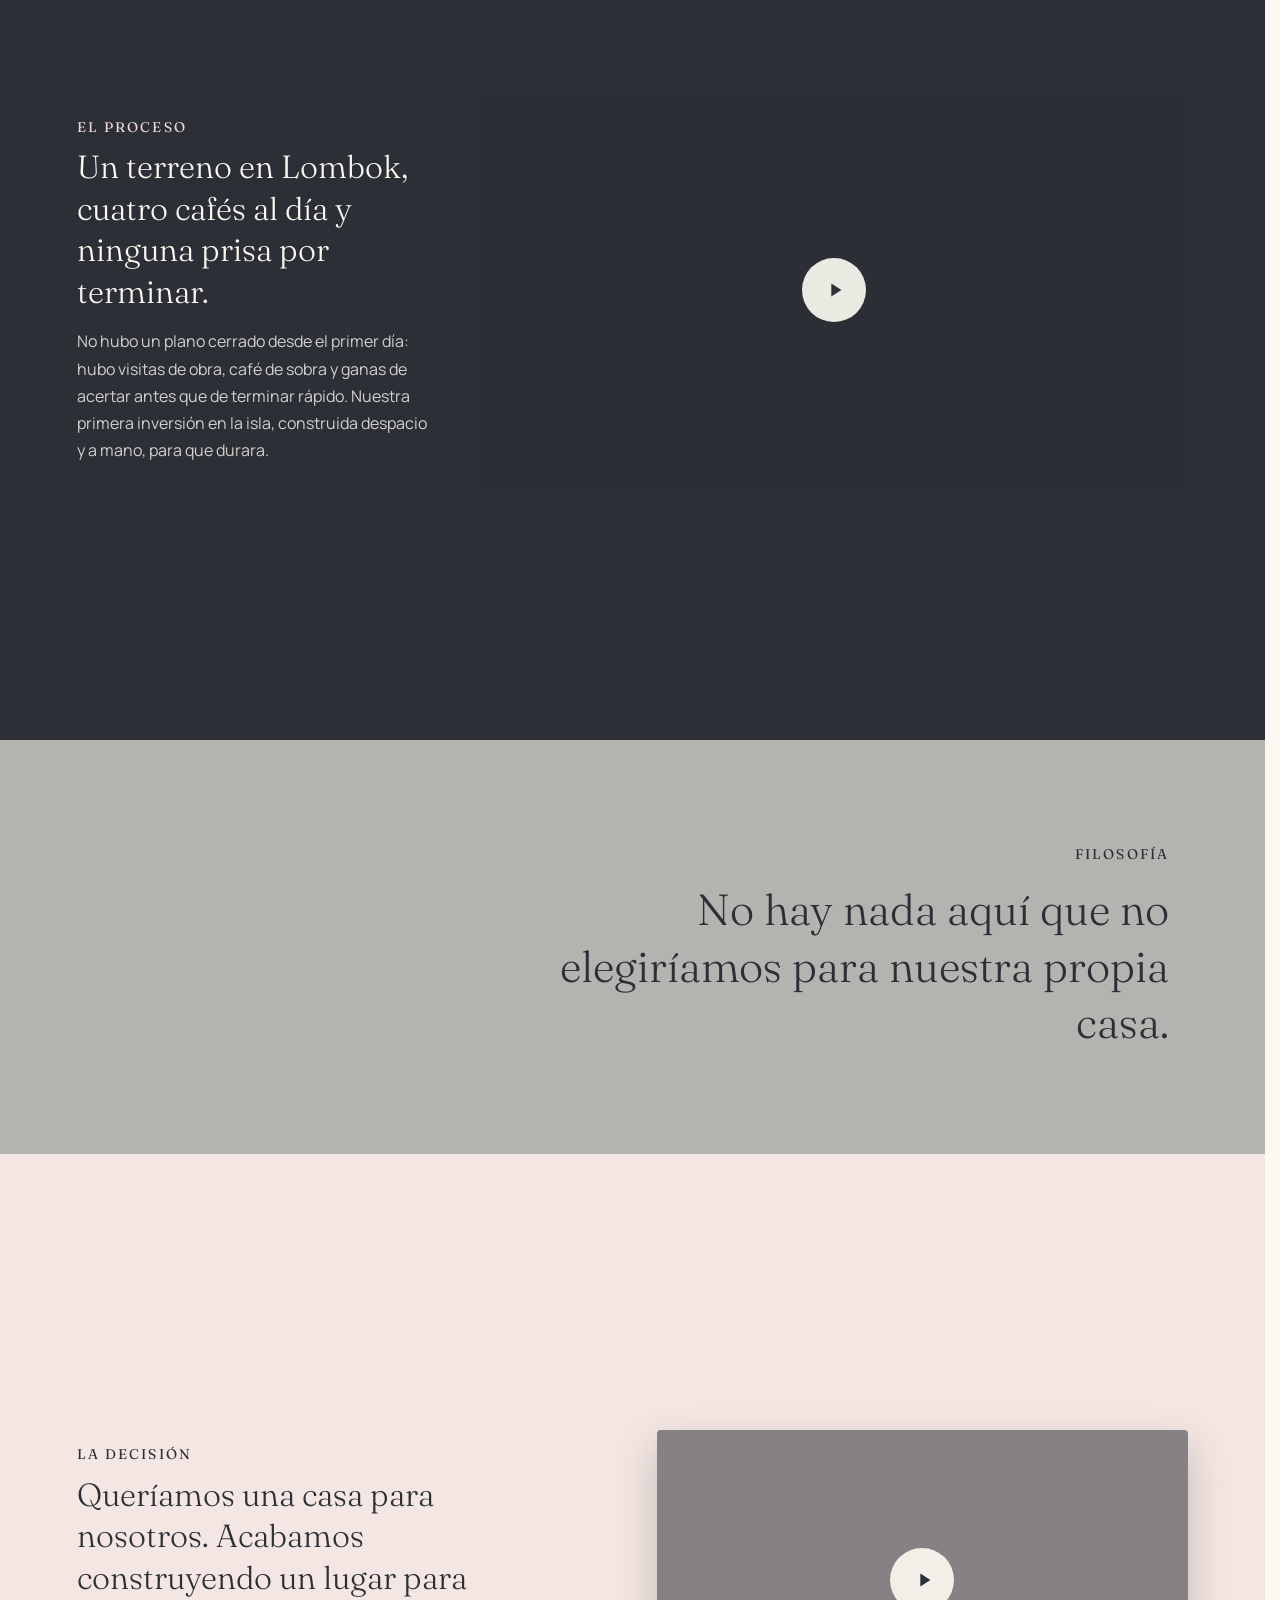
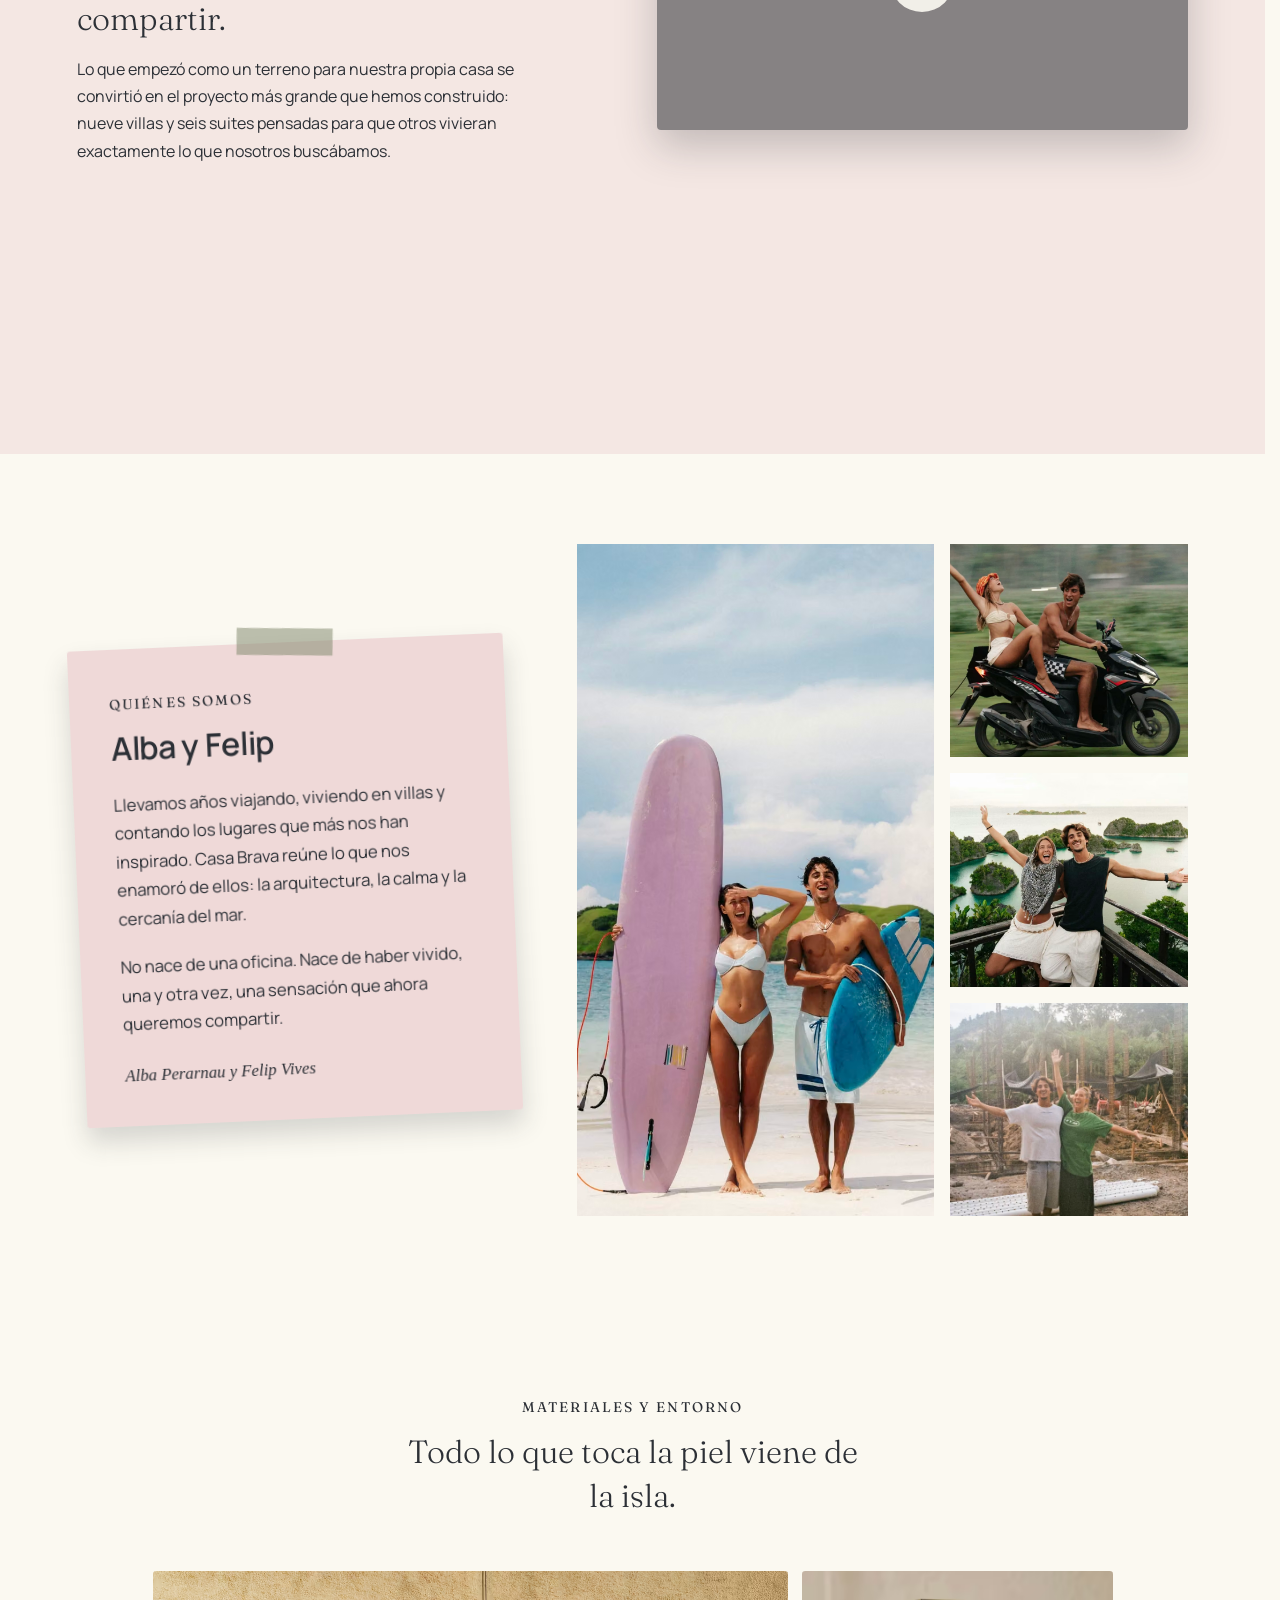
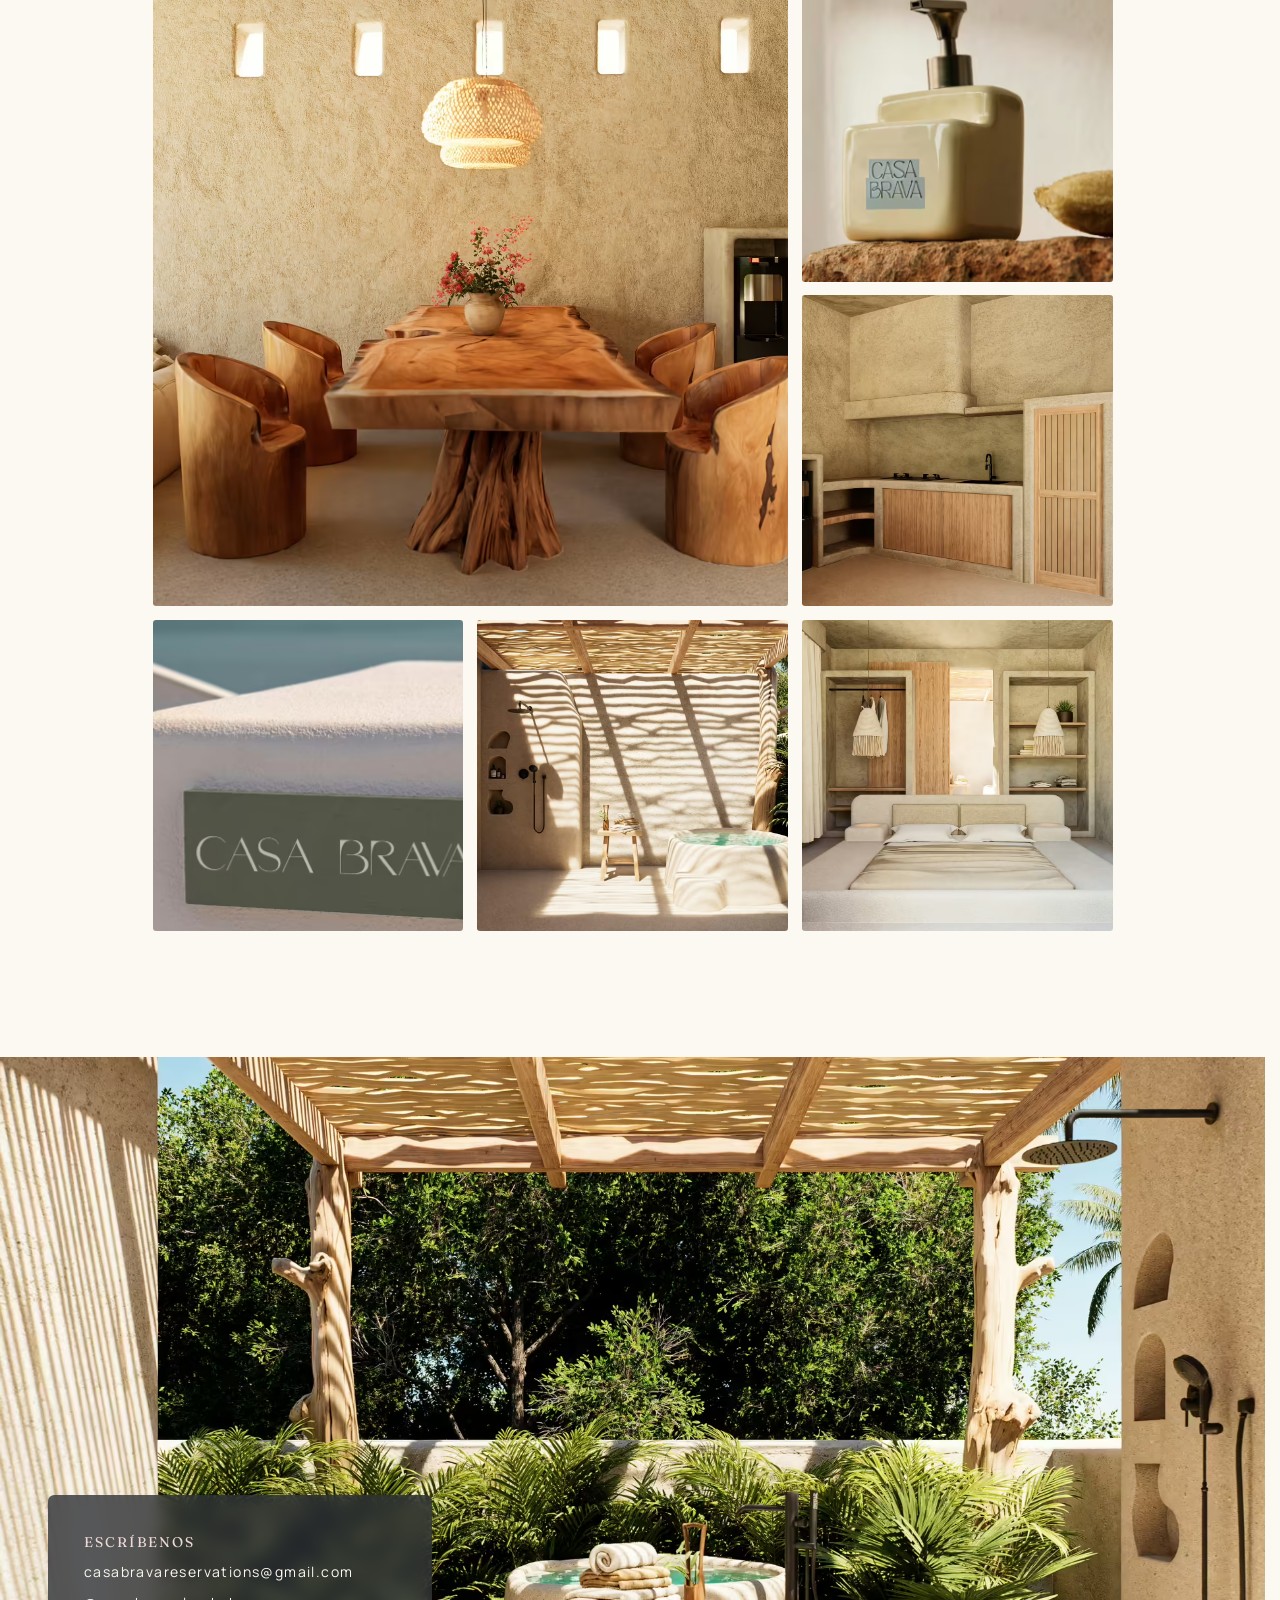
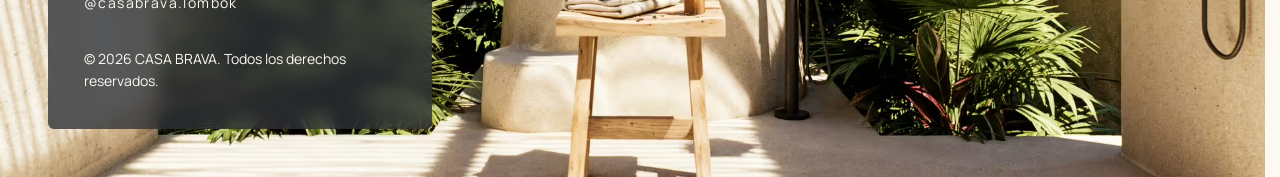
==== commit 84b786c8: "Alba y Felip: texto en formato post-it con animación" ====
--- a/html/about.html
+++ b/html/about.html
@@ -161,7 +161,7 @@
              Ampat, moto por Lombok) con un texto corto; da cara humana a la
              historia sin convertir la página en una ficha de equipo. -->
         <section class="Founders" aria-labelledby="founders-title">
-            <div class="Founders-text">
+            <div class="Founders-text Founders-note">
                 <span class="Founders-eyebrow">Quiénes somos</span>
                 <h2 class="Founders-title" id="founders-title">Alba y Felip</h2>
                 <p class="Founders-body">Llevamos años viajando, viviendo en villas y contando los lugares que más nos han inspirado. Casa Brava reúne lo que nos enamoró de ellos: la arquitectura, la calma y la cercanía del mar.</p>
--- a/css/about.css
+++ b/css/about.css
@@ -793,27 +793,77 @@
 
 .Founders-title {
   margin-top: 0.75rem;
-  font-family: var(--font-title);
-  font-weight: 300;
-  font-size: clamp(1.8rem, 3.6vw, 2.75rem);
-  line-height: 1.25;
+  font-family: var(--font-main);
+  font-weight: 600;
+  font-size: clamp(1.4rem, 2.8vw, 2rem);
+  line-height: 1.35;
+  letter-spacing: -0.01em;
   color: var(--color-text);
 }
 
 .Founders-body {
   margin-top: 1.25rem;
-  max-width: 32rem;
-  font-size: clamp(1.15rem, 1.6vw, 1.35rem);
+  font-size: 1.05rem;
   line-height: 1.7;
   color: var(--color-text);
 }
 
 .Founders-signature {
-  margin-top: 1.75rem;
+  margin-top: 1.5rem;
   font-family: var(--font-title);
   font-style: italic;
-  font-size: clamp(1.15rem, 1.6vw, 1.35rem);
+  font-size: 1.05rem;
   color: var(--color-text);
+}
+
+/* Texto en formato post-it: tarjeta rosa del Brand Book, ligeramente
+   torcida (--note-tilt), con una cinta adhesiva arriba y una sombra suave
+   para que parezca pegada sobre la página. Al pasar el cursor se
+   endereza y se levanta un poco. */
+.Founders-note {
+  --note-tilt: -2.5deg;
+
+  position: relative;
+  max-width: 28rem;
+  padding: clamp(2rem, 4vw, 2.75rem) clamp(1.5rem, 3.5vw, 2.5rem) clamp(1.75rem, 3.5vw, 2.25rem);
+  background-color: var(--color-lg);
+  border-radius: 0.2rem;
+  box-shadow: 0 0.9rem 1.6rem color-mix(in srgb, var(--color-text) 18%, transparent);
+  transform: rotate(var(--note-tilt));
+  transition: transform var(--duration-400) ease, box-shadow var(--duration-400) ease;
+}
+
+.Founders-note::before {
+  content: "";
+  position: absolute;
+  top: -0.85rem;
+  left: 50%;
+  width: 6rem;
+  height: 1.7rem;
+  background-color: color-mix(in srgb, var(--color-brand) 55%, transparent);
+  transform: translateX(-50%) rotate(3deg);
+}
+
+.Founders-note:hover {
+  transform: rotate(0deg) translateY(-0.4rem);
+  box-shadow: 0 1.3rem 2rem color-mix(in srgb, var(--color-text) 22%, transparent);
+}
+
+/* Entrada: la nota llega más girada y más abajo y se "pega" en su sitio.
+   Solo se activa por JS (ver about.js) y solo sin prefers-reduced-motion. */
+.Founders-note--animated {
+  opacity: 0;
+  transform: rotate(calc(var(--note-tilt) - 6deg)) translateY(2rem) scale(0.94);
+  transition: opacity var(--duration-600) ease, transform var(--duration-600) ease, box-shadow var(--duration-400) ease;
+}
+
+.Founders-note--animated.Founders-note--visible {
+  opacity: 1;
+  transform: rotate(var(--note-tilt));
+}
+
+.Founders-note--animated.Founders-note--visible:hover {
+  transform: rotate(0deg) translateY(-0.4rem);
 }
 
 .Founders-gallery {
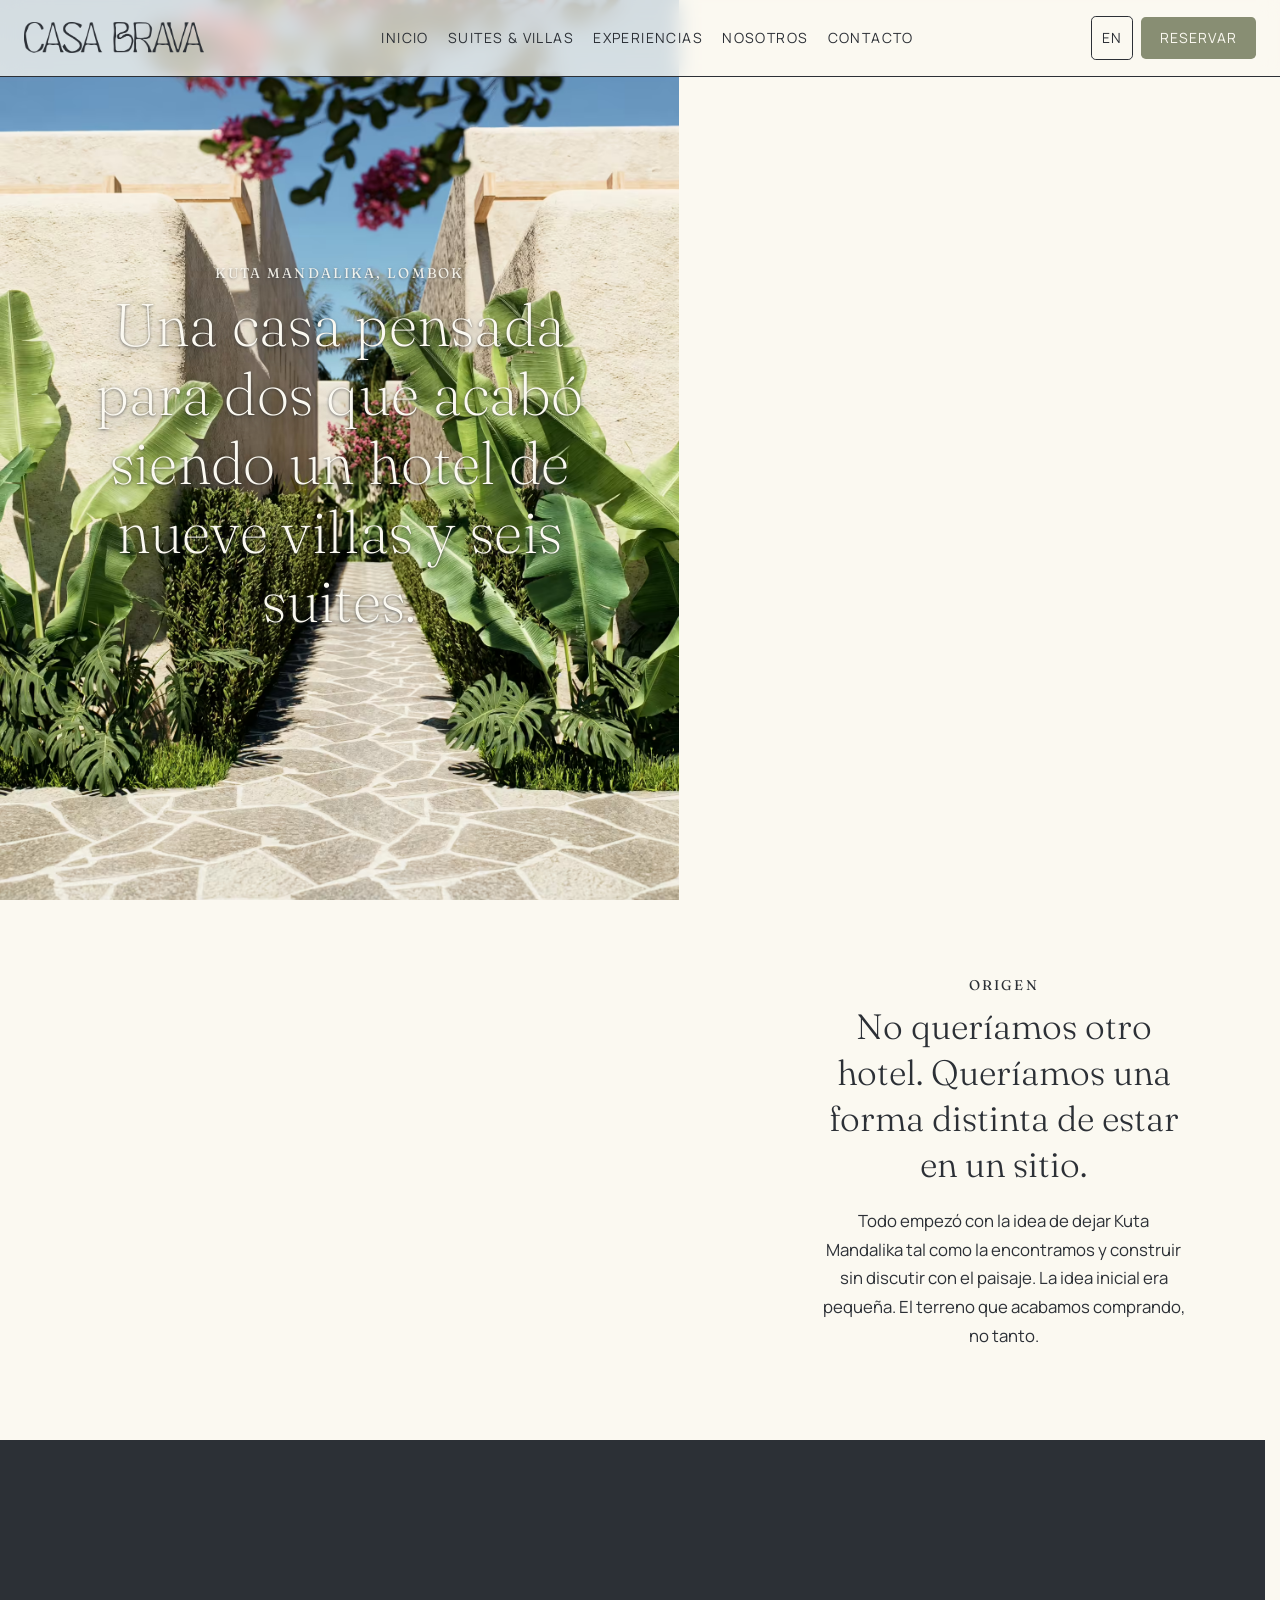
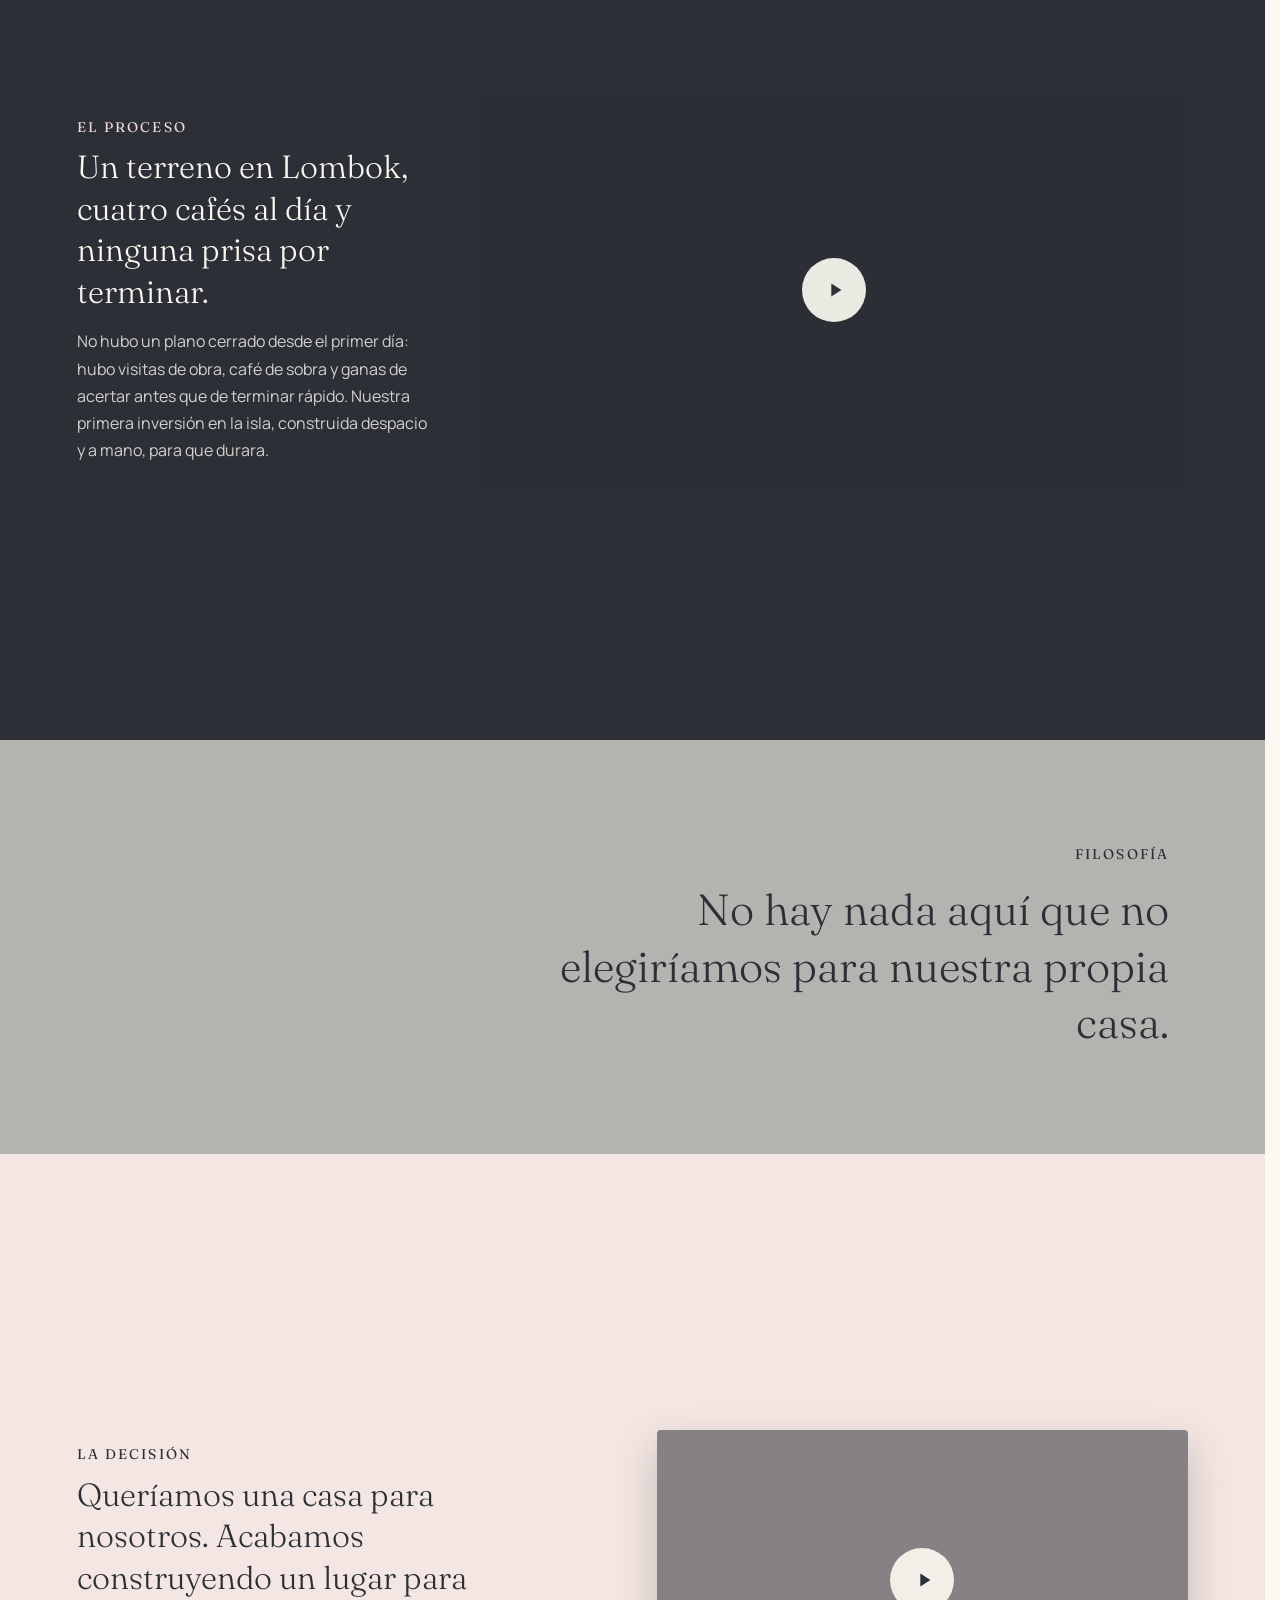
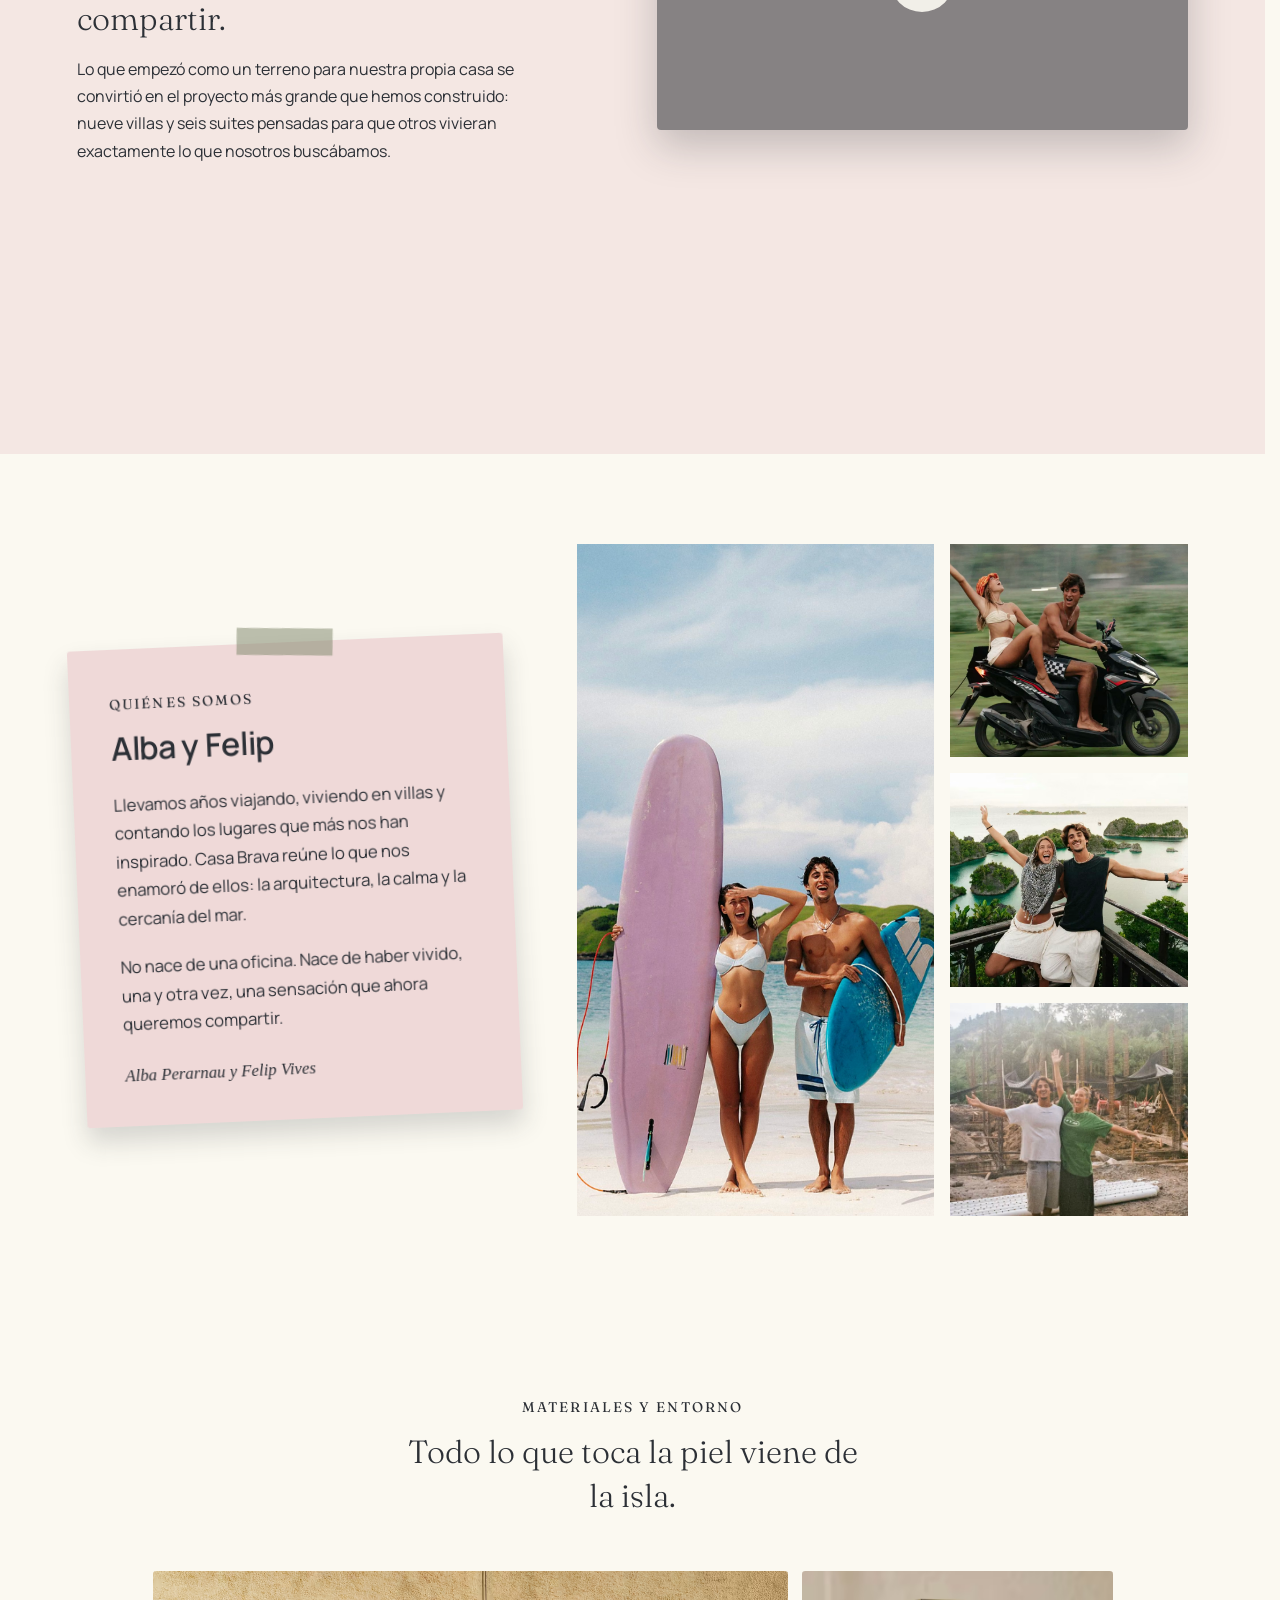
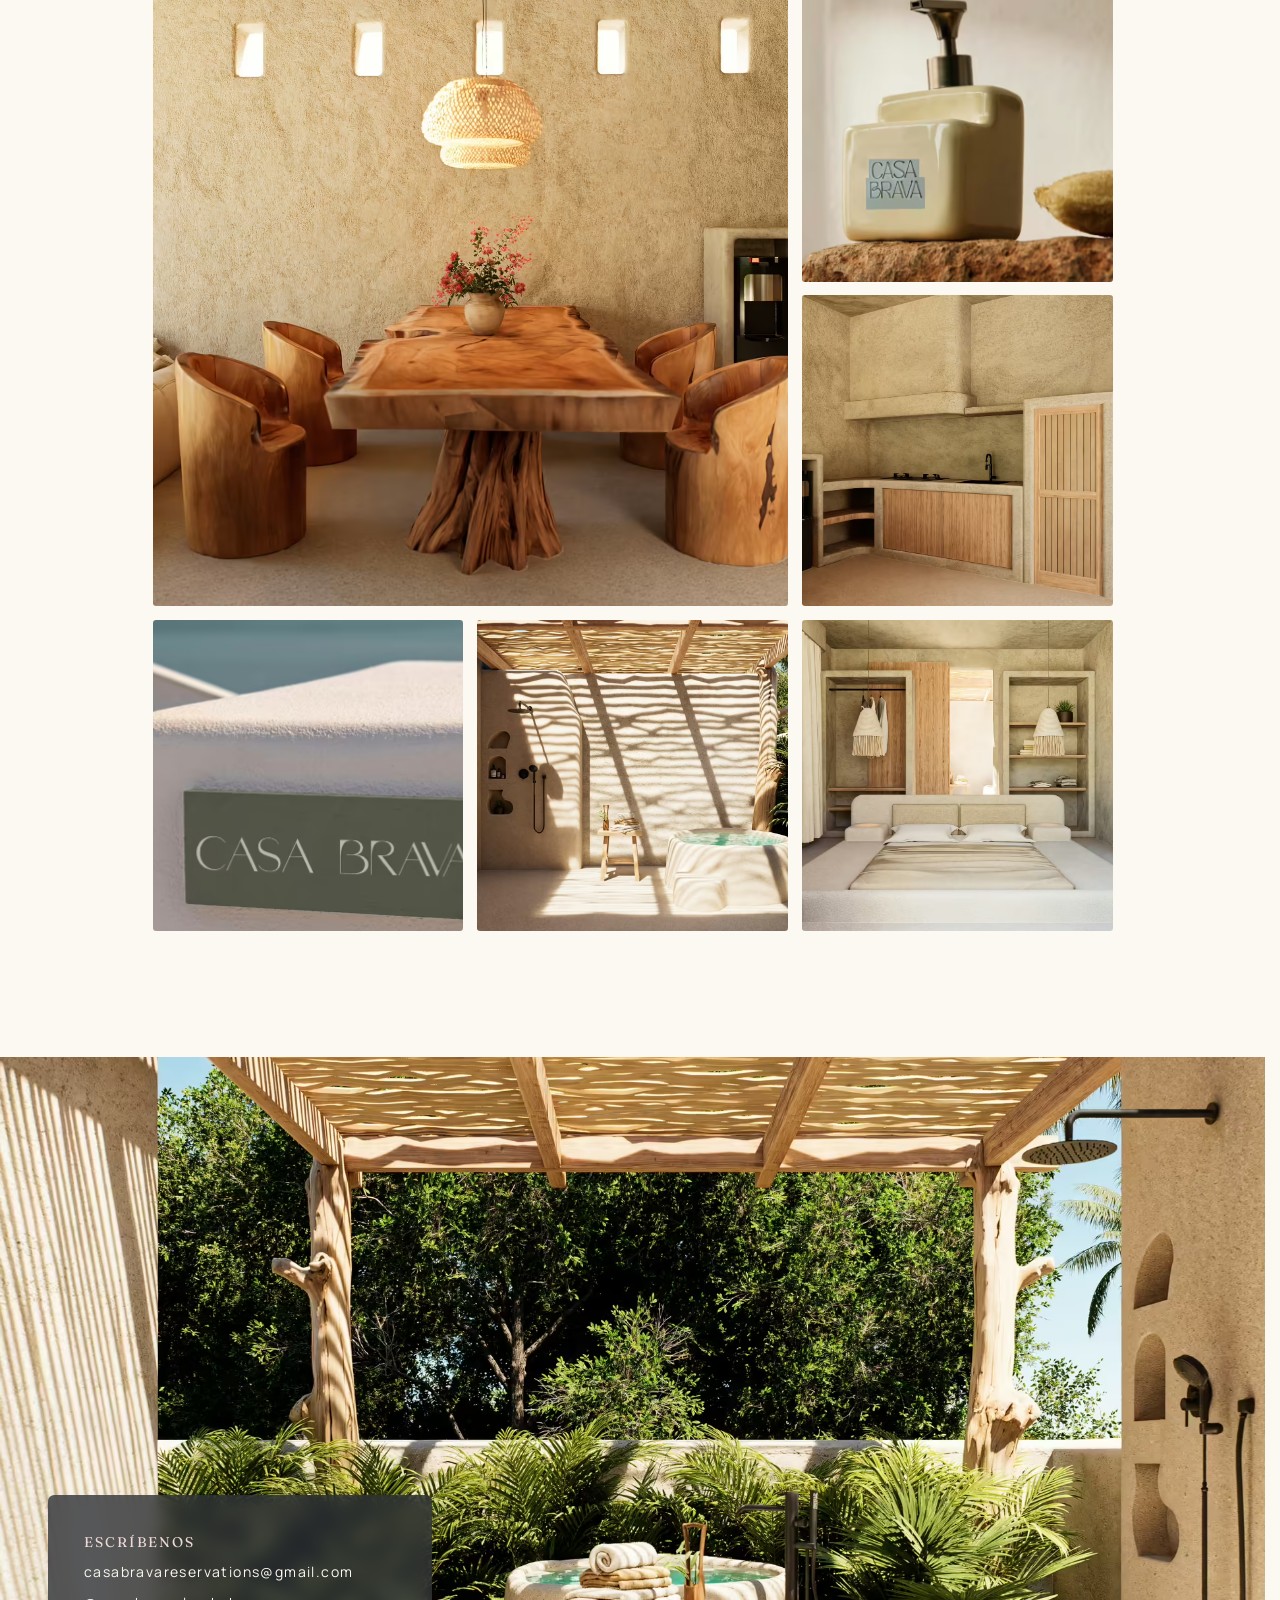
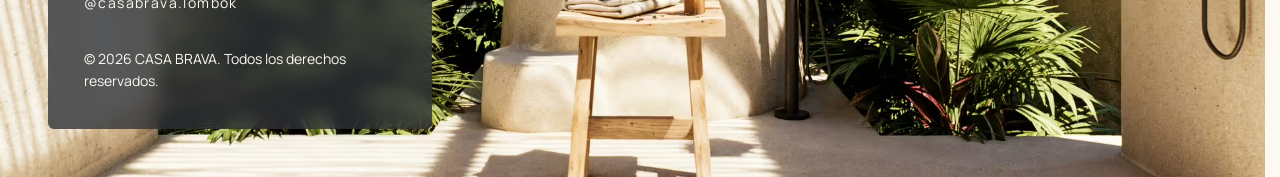
==== commit 76546de3: "Mejor calidad en la foto de Alba con la tabla de surf" ====
--- a/html/about.html
+++ b/html/about.html
@@ -174,7 +174,7 @@
                         <picture>
                             <source srcset="../assets/images/about/fundadores-playa.avif" type="image/avif">
                             <source srcset="../assets/images/about/fundadores-playa.webp" type="image/webp">
-                            <img src="../assets/images/about/fundadores-playa.jpg" alt="Alba y Felip en una playa de Lombok, con dos tablas de surf, riendo" class="Founders-img Founders-img--beach" width="662" height="1408" loading="lazy" decoding="async">
+                            <img src="../assets/images/about/fundadores-playa.jpg" alt="Alba y Felip en una playa de Lombok, con dos tablas de surf, riendo" class="Founders-img Founders-img--beach" width="993" height="2112" loading="lazy" decoding="async">
                         </picture>
                     </figure>
                 </li>
